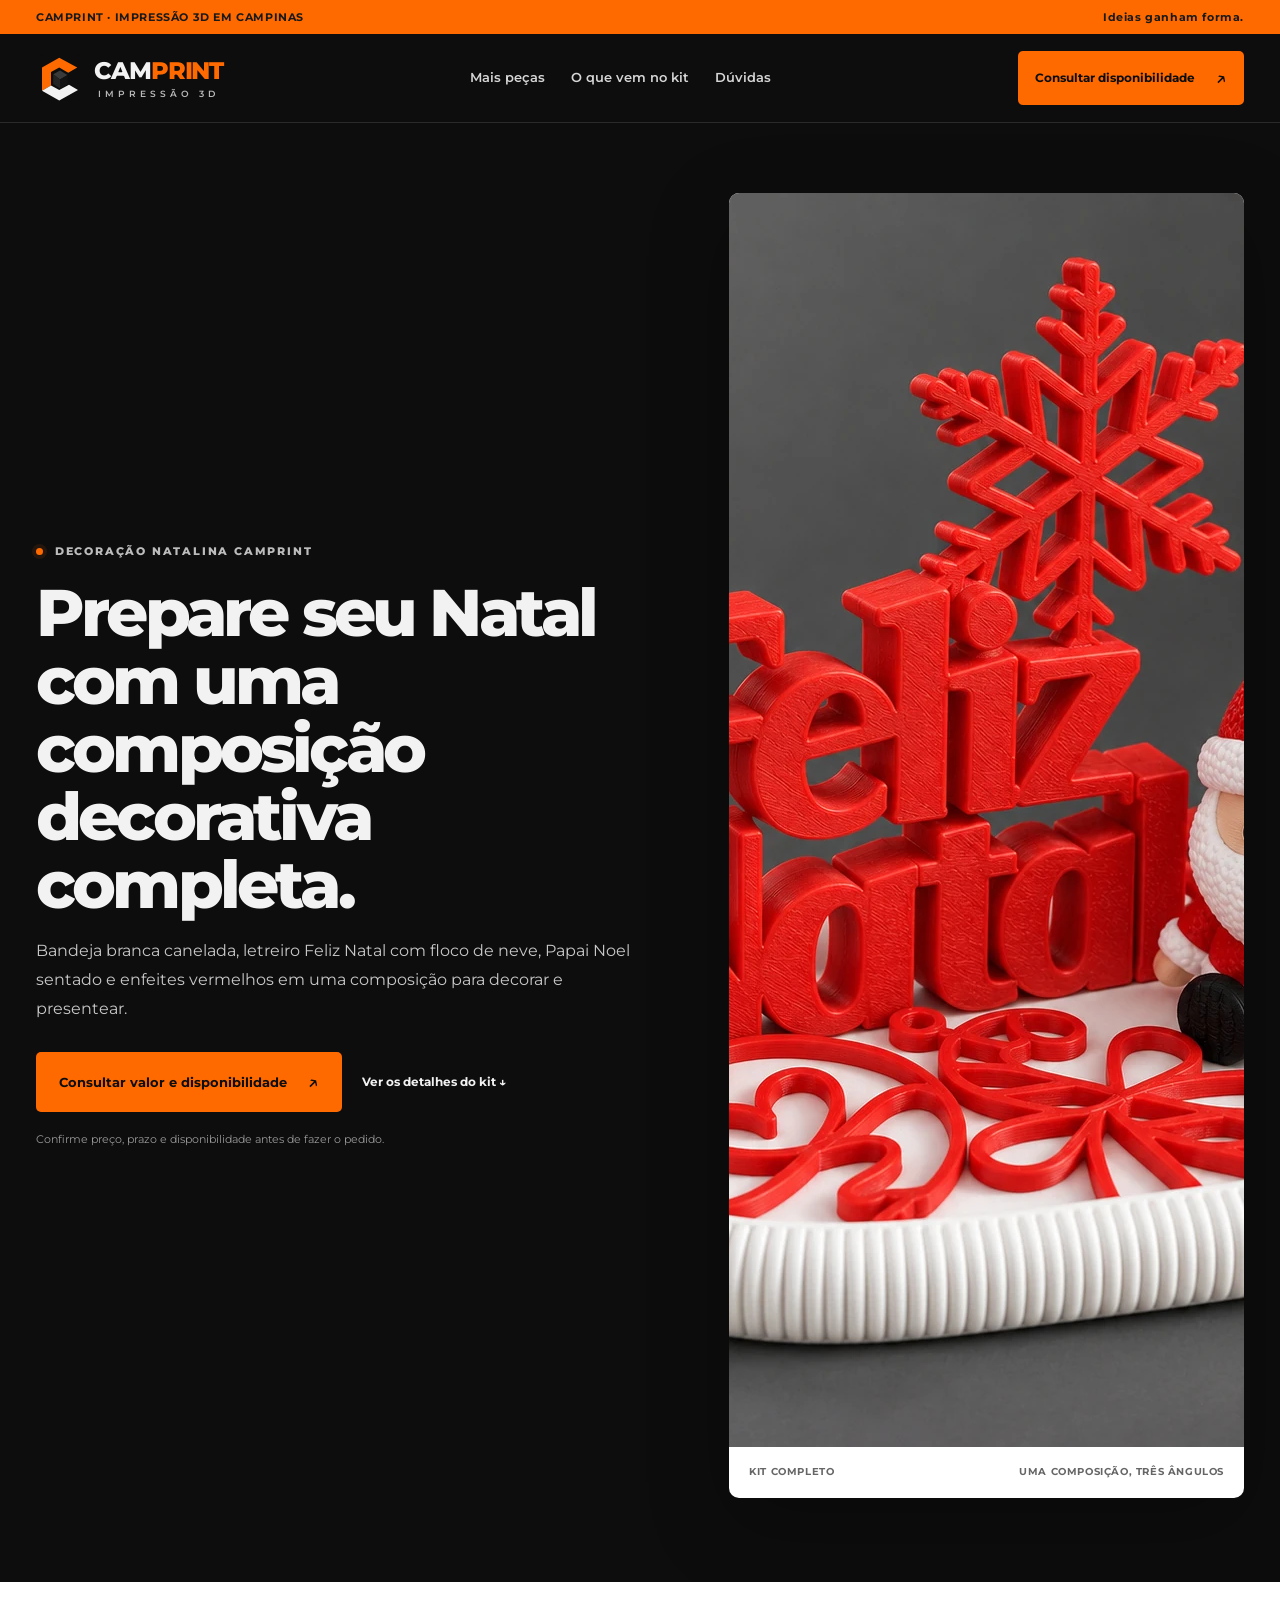
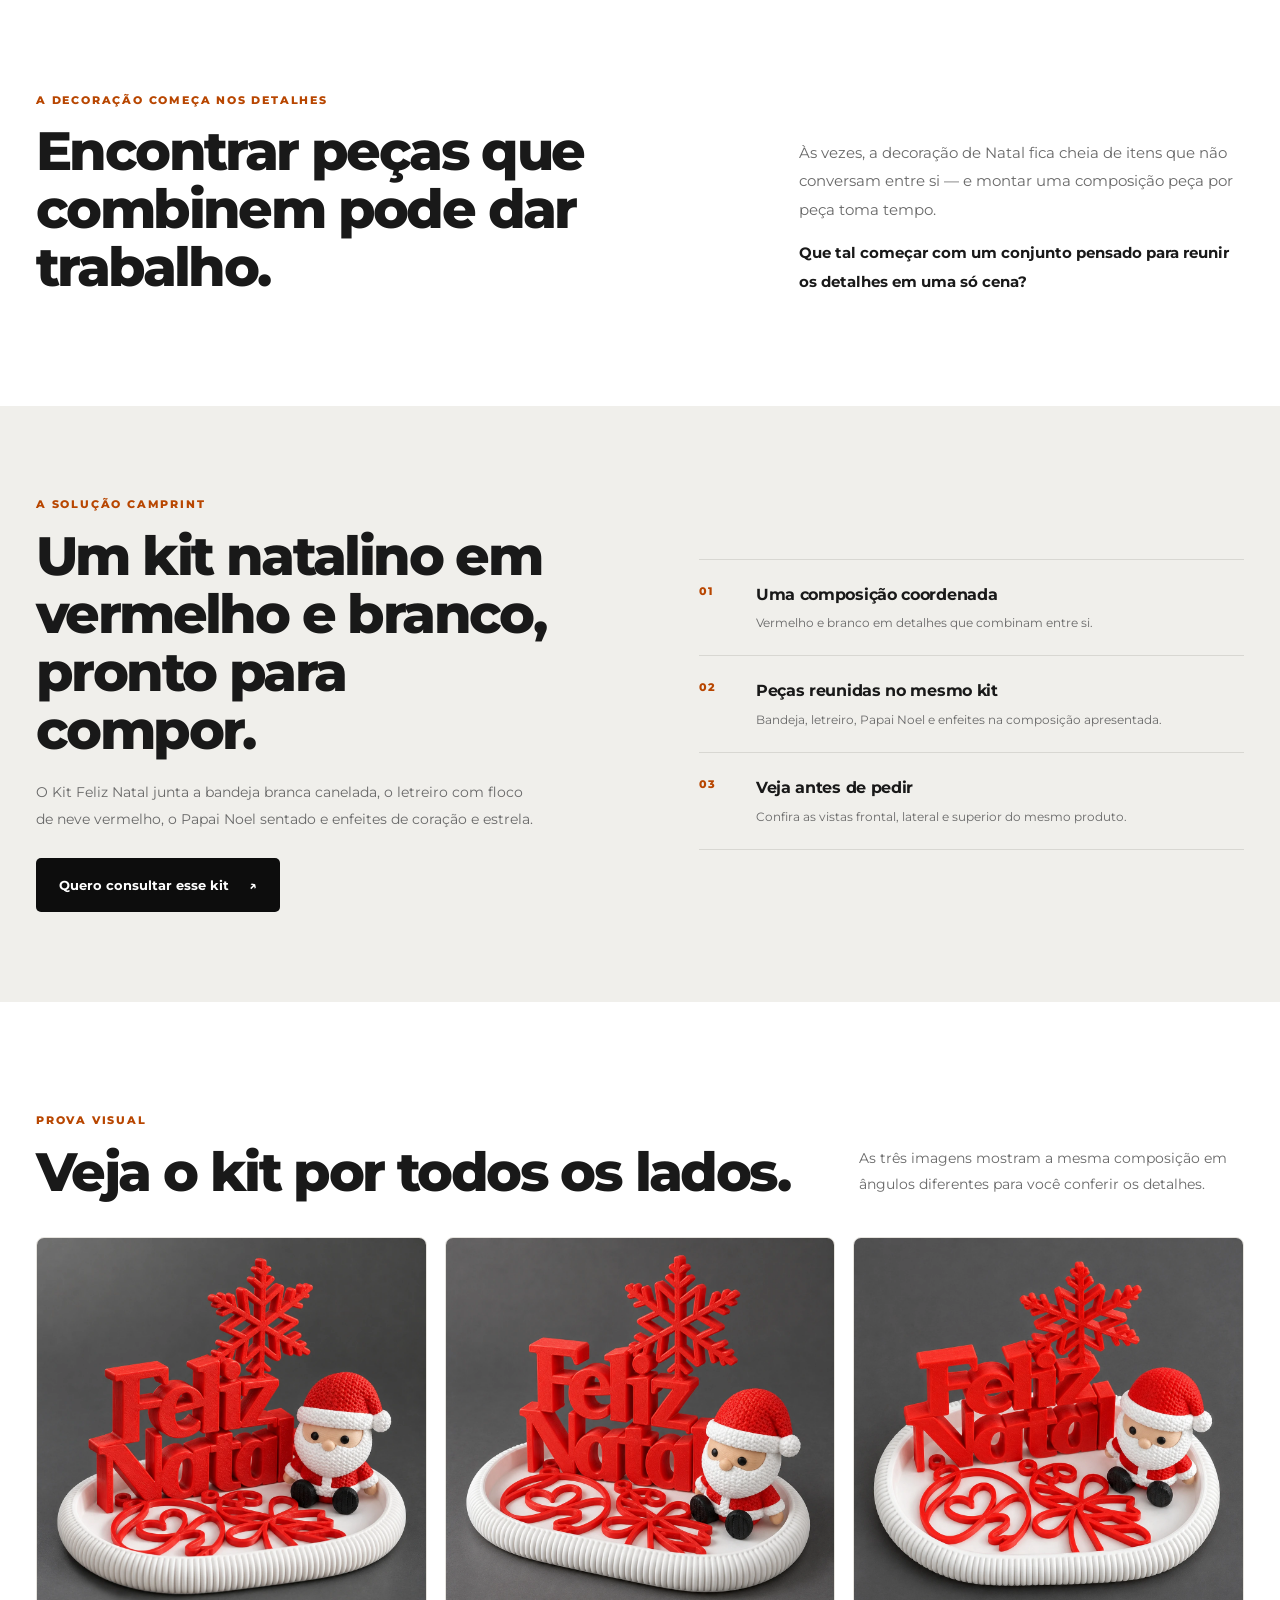
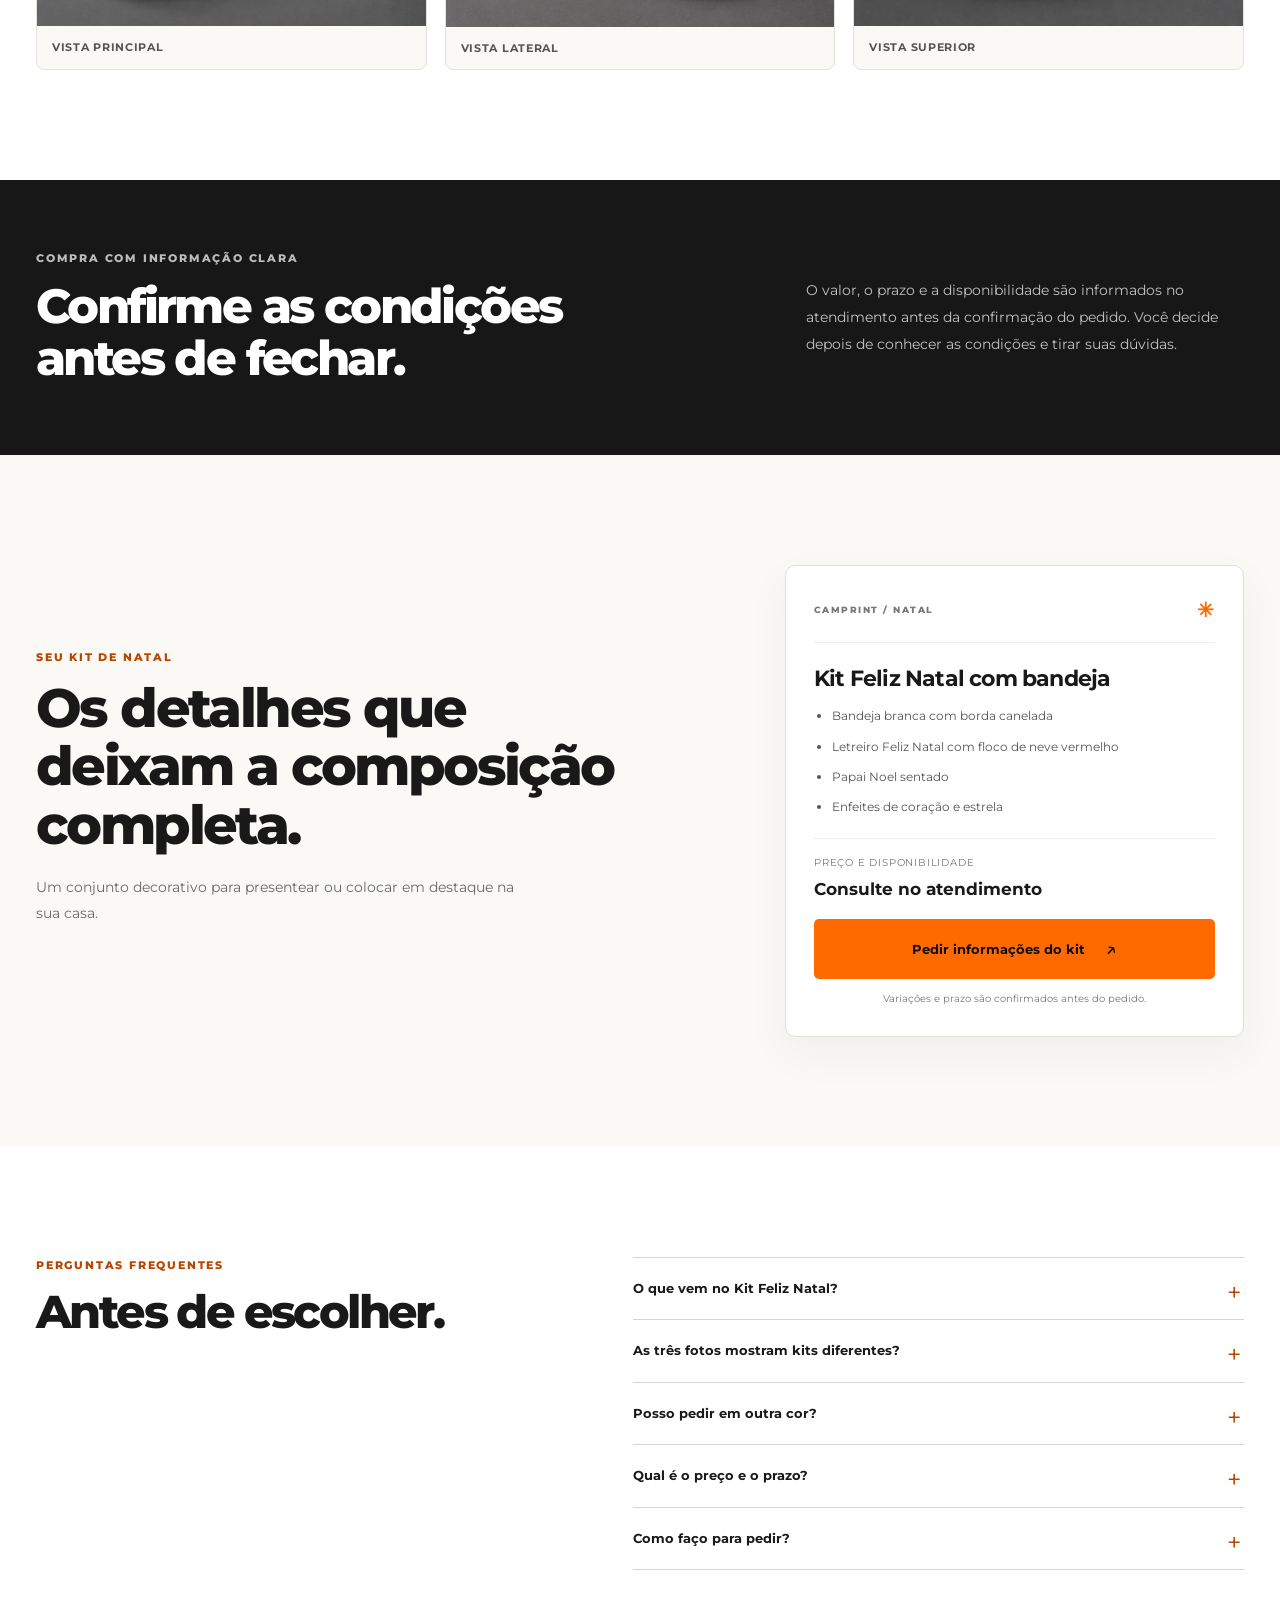
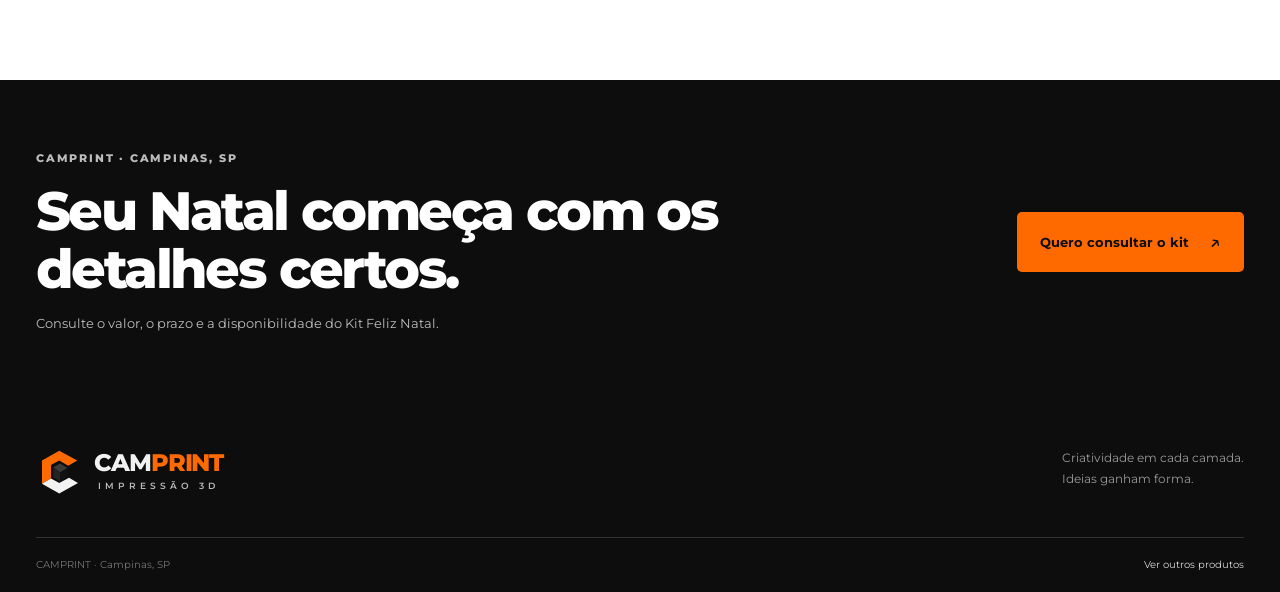
==== public/kit-feliz-natal.html @ c4108ad5 "Add CAMPRINT Christmas sales page" ====
<!doctype html>
<html lang="pt-BR">
<head>
  <meta charset="UTF-8">
  <meta name="viewport" content="width=device-width, initial-scale=1">
  <meta name="theme-color" content="#0D0D0D">
  <title>Kit Feliz Natal com bandeja | CAMPRINT</title>
  <meta name="description" content="Conheça o Kit Feliz Natal da CAMPRINT: bandeja branca canelada, letreiro natalino, Papai Noel e enfeites. Consulte valor e disponibilidade.">
  <meta property="og:title" content="Kit Feliz Natal com bandeja | CAMPRINT">
  <meta property="og:description" content="Uma composição natalina em vermelho e branco para decorar e presentear. Consulte valor e disponibilidade com a CAMPRINT.">
  <meta property="og:image" content="https://printflex-prototipo-jp.gustavodiassn.chatgpt.site/assets/kit-feliz-natal-principal.webp">
  <meta property="og:type" content="product">
  <link rel="icon" type="image/svg+xml" href="camprint-mark.svg">
  <link rel="preload" as="image" href="assets/kit-feliz-natal-principal.webp" fetchpriority="high">
  <link rel="preconnect" href="https://fonts.googleapis.com">
  <link rel="preconnect" href="https://fonts.gstatic.com" crossorigin>
  <link href="https://fonts.googleapis.com/css2?family=Montserrat:wght@400;500;600;700;800&display=swap" rel="stylesheet">
  <link rel="stylesheet" href="style.css">
  <link rel="stylesheet" href="kit-feliz-natal.css">
</head>
<body class="sales-page">
  <a class="skip-link" href="#conteudo">Ir para o conteúdo</a>
  <div class="announcement"><span>CAMPRINT · IMPRESSÃO 3D EM CAMPINAS</span><span>Ideias ganham forma.</span></div>
  <header class="site-header">
    <div class="container sales-header-inner">
      <a class="brand" href="index.html" aria-label="CAMPRINT — voltar à loja"><img src="camprint-mark.svg" alt="" width="48" height="48"><span class="brand-type"><span class="brand-word">CAM<span>PRINT</span></span><small>IMPRESSÃO 3D</small></span></a>
      <nav class="sales-nav" aria-label="Navegação da página"><a href="index.html#modelos">Mais peças</a><a href="#o-kit">O que vem no kit</a><a href="#duvidas">Dúvidas</a></nav>
      <a class="button button-orange header-cta" href="index.html?produto=kit-feliz-natal#personalizar">Consultar disponibilidade <span aria-hidden="true">↗</span></a>
    </div>
  </header>

  <main id="conteudo">
    <section class="sales-hero">
      <div class="container sales-hero-grid">
        <div class="sales-copy">
          <div class="eyebrow light"><span class="signal-dot"></span> DECORAÇÃO NATALINA CAMPRINT</div>
          <h1>Prepare seu Natal com uma composição decorativa completa.</h1>
          <p class="sales-lead">Bandeja branca canelada, letreiro Feliz Natal com floco de neve, Papai Noel sentado e enfeites vermelhos em uma composição para decorar e presentear.</p>
          <div class="sales-actions">
            <a class="button button-orange" href="index.html?produto=kit-feliz-natal#personalizar">Consultar valor e disponibilidade <span aria-hidden="true">↗</span></a>
            <a class="sales-secondary" href="#galeria">Ver os detalhes do kit <span aria-hidden="true">↓</span></a>
          </div>
          <p class="sales-note">Confirme preço, prazo e disponibilidade antes de fazer o pedido.</p>
        </div>
        <figure class="sales-hero-card">
          <img src="assets/kit-feliz-natal-principal.webp" alt="Kit Feliz Natal com bandeja branca canelada, letreiro vermelho, Papai Noel e enfeites" width="1254" height="1254" fetchpriority="high">
          <figcaption><span>Kit completo</span><span>Uma composição, três ângulos</span></figcaption>
        </figure>
      </div>
    </section>

    <section class="sales-intro section-space" id="problema">
      <div class="container sales-intro-grid">
        <div><div class="eyebrow">A DECORAÇÃO COMEÇA NOS DETALHES</div><h2>Encontrar peças que combinem pode dar trabalho.</h2></div>
        <div class="sales-problem-copy"><p>Às vezes, a decoração de Natal fica cheia de itens que não conversam entre si — e montar uma composição peça por peça toma tempo.</p><p>Que tal começar com um conjunto pensado para reunir os detalhes em uma só cena?</p></div>
      </div>
    </section>

    <section class="sales-solution" id="o-kit">
      <div class="container sales-solution-grid">
        <div class="sales-solution-copy">
          <div class="eyebrow">A SOLUÇÃO CAMPRINT</div>
          <h2>Um kit natalino em vermelho e branco, pronto para compor.</h2>
          <p>O Kit Feliz Natal junta a bandeja branca canelada, o letreiro com floco de neve vermelho, o Papai Noel sentado e enfeites de coração e estrela.</p>
          <a class="button button-dark" href="index.html?produto=kit-feliz-natal#personalizar">Quero consultar esse kit <span aria-hidden="true">↗</span></a>
        </div>
        <div class="sales-benefits">
          <article><span>01</span><div><h3>Uma composição coordenada</h3><p>Vermelho e branco em detalhes que combinam entre si.</p></div></article>
          <article><span>02</span><div><h3>Peças reunidas no mesmo kit</h3><p>Bandeja, letreiro, Papai Noel e enfeites na composição apresentada.</p></div></article>
          <article><span>03</span><div><h3>Veja antes de pedir</h3><p>Confira as vistas frontal, lateral e superior do mesmo produto.</p></div></article>
        </div>
      </div>
    </section>

    <section class="sales-gallery section-space" id="galeria">
      <div class="container">
        <div class="section-heading"><div><div class="eyebrow">PROVA VISUAL</div><h2>Veja o kit por todos os lados.</h2></div><p>As três imagens mostram a mesma composição em ângulos diferentes para você conferir os detalhes.</p></div>
        <div class="sales-gallery-grid">
          <figure><img src="assets/kit-feliz-natal-principal.webp" alt="Vista principal do Kit Feliz Natal completo" loading="lazy"><figcaption>Vista principal</figcaption></figure>
          <figure><img src="assets/kit-feliz-natal-direita.webp" alt="Vista lateral direita do mesmo Kit Feliz Natal" loading="lazy"><figcaption>Vista lateral</figcaption></figure>
          <figure><img src="assets/kit-feliz-natal-superior.webp" alt="Vista superior do mesmo Kit Feliz Natal" loading="lazy"><figcaption>Vista superior</figcaption></figure>
        </div>
      </div>
    </section>

    <section class="sales-assurance" id="seguranca">
      <div class="container sales-assurance-inner">
        <div><div class="eyebrow light">COMPRA COM INFORMAÇÃO CLARA</div><h2>Confirme as condições antes de fechar.</h2></div>
        <p>O valor, o prazo e a disponibilidade são informados no atendimento antes da confirmação do pedido. Você decide depois de conhecer as condições e tirar suas dúvidas.</p>
      </div>
    </section>

    <section class="sales-offer section-space" id="oferta">
      <div class="container sales-offer-grid">
        <div><div class="eyebrow">SEU KIT DE NATAL</div><h2>Os detalhes que deixam a composição completa.</h2><p>Um conjunto decorativo para presentear ou colocar em destaque na sua casa.</p></div>
        <div class="offer-card">
          <div class="offer-card-top"><span>CAMPRINT / NATAL</span><span class="offer-dot" aria-hidden="true">✳</span></div>
          <h3>Kit Feliz Natal com bandeja</h3>
          <ul><li>Bandeja branca com borda canelada</li><li>Letreiro Feliz Natal com floco de neve vermelho</li><li>Papai Noel sentado</li><li>Enfeites de coração e estrela</li></ul>
          <div class="offer-price"><span>Preço e disponibilidade</span><strong>Consulte no atendimento</strong></div>
          <a class="button button-orange" href="index.html?produto=kit-feliz-natal#personalizar">Pedir informações do kit <span aria-hidden="true">↗</span></a>
          <small>Variações e prazo são confirmados antes do pedido.</small>
        </div>
      </div>
    </section>

    <section class="sales-faq section-space" id="duvidas">
      <div class="container faq-grid"><div><div class="eyebrow">PERGUNTAS FREQUENTES</div><h2>Antes de escolher.</h2></div><div class="faq-list">
        <details><summary>O que vem no Kit Feliz Natal?</summary><p>O conjunto apresentado reúne a bandeja branca canelada, o letreiro Feliz Natal com floco de neve vermelho, o Papai Noel sentado e enfeites de coração e estrela.</p></details>
        <details><summary>As três fotos mostram kits diferentes?</summary><p>Não. Elas mostram o mesmo Kit Feliz Natal em vistas frontal, lateral e superior.</p></details>
        <details><summary>Posso pedir em outra cor?</summary><p>Informe sua preferência no atendimento. As opções de cor e personalização são confirmadas para esse modelo antes do pedido.</p></details>
        <details><summary>Qual é o preço e o prazo?</summary><p>O valor, a disponibilidade e o prazo são informados no atendimento antes da confirmação da compra.</p></details>
        <details><summary>Como faço para pedir?</summary><p>Toque em “Pedir informações do kit”, confira o produto selecionado e prepare uma mensagem para enviar à CAMPRINT.</p></details>
      </div></div>
    </section>

    <section class="sales-final">
      <div class="container sales-final-inner"><div><div class="eyebrow light">CAMPRINT · CAMPINAS, SP</div><h2>Seu Natal começa com os detalhes certos.</h2><p>Consulte o valor, o prazo e a disponibilidade do Kit Feliz Natal.</p></div><a class="button button-orange" href="index.html?produto=kit-feliz-natal#personalizar">Quero consultar o kit <span aria-hidden="true">↗</span></a></div>
    </section>
  </main>
  <footer class="site-footer sales-footer"><div class="container"><div class="footer-top"><a class="brand" href="index.html" aria-label="CAMPRINT — voltar à loja"><img src="camprint-mark.svg" alt="" width="48" height="48"><span class="brand-type"><span class="brand-word">CAM<span>PRINT</span></span><small>IMPRESSÃO 3D</small></span></a><p>Criatividade em cada camada.<br>Ideias ganham forma.</p></div><div class="footer-bottom"><span>CAMPRINT · Campinas, SP</span><a href="index.html#modelos">Ver outros produtos</a></div></div></footer>
</body>
</html>
---- public/style.css ----
:root{--orange:#ff6a00;--orange-deep:#b84600;--black:#0d0d0d;--ink:#191919;--muted:#696969;--paper:#faf9f6;--line:#deded9;--white:#fff}*{box-sizing:border-box}html{scroll-behavior:smooth;scroll-padding-top:105px}body{margin:0;background:var(--paper);color:var(--ink);font:16px/1.65 Montserrat,Arial,sans-serif;-webkit-font-smoothing:antialiased}body.dialog-open{overflow:hidden}button,input,select,textarea{font:inherit}a,button,select,textarea{touch-action:manipulation}button{cursor:pointer}a{color:inherit}button,a{-webkit-tap-highlight-color:transparent}img,video{max-width:100%}button:focus-visible,a:focus-visible,select:focus-visible,textarea:focus-visible,summary:focus-visible{outline:3px solid var(--orange);outline-offset:5px}.container{width:min(calc(100% - 72px),1320px);margin-inline:auto}.section-space{padding-block:110px}.skip-link{position:fixed;top:-100px;left:20px;z-index:100;background:var(--orange);padding:14px;color:#000;font-weight:700}.skip-link:focus{top:10px}.announcement{display:flex;justify-content:space-between;gap:20px;padding:8px max(36px,calc((100% - 1320px)/2));background:var(--orange);font-size:11px;font-weight:700;letter-spacing:.6px}.site-header{position:sticky;top:0;z-index:30;background:var(--black);color:white;border-bottom:1px solid #ffffff1f}.header-inner{display:flex;align-items:center;justify-content:space-between;gap:28px;min-height:92px}.brand{display:inline-flex;align-items:center;gap:10px;text-decoration:none;flex-shrink:0}.brand img{display:block;width:48px;height:48px}.brand-type{display:block;line-height:1.1}.brand-word{font-size:24px;font-weight:800;letter-spacing:-1.1px;color:#f2f2f2}.brand-word>span{color:var(--orange)}.brand-type small{display:block;margin-top:5px;text-align:center;color:#b9b9b9;font-size:9px;font-weight:600;letter-spacing:4px}.site-header nav{display:flex;gap:28px}.site-header nav a{font-size:13px;font-weight:600;text-decoration:none;color:#d5d5d5;transition:color .2s}.site-header nav a:hover{color:var(--orange)}.button{display:inline-flex;align-items:center;justify-content:center;gap:20px;min-height:54px;padding:15px 22px;border:1px solid transparent;border-radius:5px;font-size:13px;line-height:1.4;font-weight:700;text-decoration:none;transition:background .2s,transform .2s}.button:hover{transform:translateY(-2px)}.button-orange{background:var(--orange);color:var(--black)}.button-orange:hover{background:#ff8533}.button-orange>span{font-size:20px;font-weight:500}.button-dark{background:var(--black);color:#fff}.button-outline{border-color:#aaa;background:white;color:var(--ink)}.header-cta{min-height:46px;padding:12px 16px;font-size:12px}.menu-toggle{display:none}.hero{overflow:hidden;background:var(--black);color:white}.hero-grid{display:grid;grid-template-columns:1fr 1fr;gap:6%;align-items:center;padding-block:48px 48px}.eyebrow{color:var(--orange-deep);font-size:11px;line-height:1.5;font-weight:800;letter-spacing:1.8px;text-transform:uppercase}.eyebrow.light{color:#bcbcbc}.signal-dot{display:inline-block;width:7px;height:7px;margin-right:7px;border-radius:50%;background:var(--orange);box-shadow:0 0 0 4px #ff6a0018}h1,h2,h3,p{margin-top:0}h1{margin-block:22px;font-size:clamp(44px,5vw,68px);line-height:1.025;font-weight:800;letter-spacing:-4px}h1 em,h2 em{color:var(--orange);font-style:normal}.hero-copy>p{max-width:490px;margin:0 0 30px;color:#bcbcbc;font-size:16px;line-height:1.8}.hero-actions{display:flex;gap:24px;align-items:center;flex-wrap:wrap}.hero-secondary{display:inline-flex;align-items:center;gap:10px;color:#fff;font-size:12px;font-weight:600;text-decoration:none}.play-icon{display:grid;place-items:center;width:32px;height:32px;border:1px solid #555;border-radius:50%;font-size:10px}.hero-secondary:hover .play-icon{border-color:var(--orange);color:var(--orange)}.hero-footnote{display:flex;align-items:center;gap:12px;margin-top:52px;color:#888;font-size:9px;letter-spacing:1.1px;font-weight:600}.footnote-line{width:34px;height:1px;background:var(--orange)}.hero-product{position:relative;overflow:hidden;background:white;color:var(--ink);border-radius:10px;box-shadow:0 20px 70px #0002}.hero-product-top{display:flex;align-items:center;justify-content:space-between;padding:15px 22px;border-bottom:1px solid #efefef;font-size:9px;font-weight:700;letter-spacing:1.7px;color:#666}.tiny-cube{font-size:24px;line-height:1;color:var(--orange-deep)}.hero-photo{display:block;width:100%;height:auto;aspect-ratio:1.35;object-fit:cover;object-position:center 53%;background:#fff}.hero-product-bottom{display:flex;align-items:center;justify-content:space-between;padding:20px 24px;background:#f2f2ef;border-top:1px solid #e7e7e4}.hero-product-bottom small{display:block;font-size:9px;font-weight:700;letter-spacing:1.3px;color:#777}.hero-product-bottom strong{display:block;margin-top:4px;font-size:25px;line-height:1.2;font-weight:800;letter-spacing:-1px}.round-arrow{display:grid;place-items:center;width:44px;height:44px;border:1px solid var(--ink);border-radius:50%;background:transparent;font-size:25px;font-weight:400;transition:background .2s}.round-arrow:hover{background:var(--orange);border-color:var(--orange)}.media-label{position:absolute;bottom:115px;left:22px;padding:5px 9px;border-radius:3px;background:#f3f3f3e8;color:#606060;font-size:9px;line-height:1.5;font-weight:600}.category-ribbon{display:flex;justify-content:center;align-items:center;gap:40px;padding:24px 30px;border-top:1px solid #ffffff24;white-space:nowrap;font-size:15px;font-weight:700;letter-spacing:2px;color:#b0b0b0}.category-ribbon b{font-size:24px;font-weight:500;color:var(--orange)}.section-heading{display:flex;justify-content:space-between;align-items:flex-end;gap:45px;margin-bottom:36px}h2{margin:14px 0 0;font-size:clamp(36px,4.2vw,58px);font-weight:800;line-height:1.08;letter-spacing:-2.6px}.section-heading>p{max-width:385px;margin:0 0 4px;color:var(--muted);font-size:14px;line-height:1.8}.catalog-toolbar{display:flex;justify-content:space-between;align-items:center;gap:20px;padding-bottom:24px;border-bottom:1px solid var(--line);margin-bottom:30px}.filter-row{display:flex;gap:8px;overflow-x:auto;scrollbar-width:thin;padding:3px}.filter-chip{flex-shrink:0;padding:10px 15px;border:1px solid #d5d5cf;border-radius:5px;background:transparent;color:#626262;font-size:12px;line-height:1.5;font-weight:600;transition:background .2s,color .2s}.filter-chip:hover{border-color:var(--ink)}.filter-chip.is-active{background:var(--black);color:white;border-color:var(--black)}.product-count{flex-shrink:0;color:#777;font-size:10px;font-weight:600;letter-spacing:1.4px}.product-grid{display:grid;grid-template-columns:repeat(4,minmax(0,1fr));gap:22px}.product-card{min-width:0}.product-visual{position:relative;display:block;width:100%;padding:0;overflow:hidden;aspect-ratio:1;border:1px solid #e5e5e1;border-radius:7px;background:white}.product-visual img{display:block;width:100%;height:100%;object-fit:contain;transition:transform .45s}.product-visual:hover img{transform:scale(1.055)}.product-visual.portrait-photo img{object-fit:cover;object-position:50% 48%}.product-index{position:absolute;top:13px;left:14px;font-size:10px;font-weight:600;color:#6b6b6b}.product-badge{position:absolute;bottom:12px;left:12px;max-width:calc(100% - 24px);padding:6px 8px;border:1px solid #e3e3e3;border-radius:3px;background:#fffffff2;color:#444;font-size:9px;line-height:1.4;font-weight:600;text-align:left}.reference-badge{color:#666}.image-expand{position:absolute;top:10px;right:10px;display:grid;place-items:center;width:31px;height:31px;border:1px solid #ddd;border-radius:50%;background:white;font-size:20px;color:#333;transition:background .2s}.product-visual:hover .image-expand{background:var(--orange);border-color:var(--orange)}.product-info{padding:20px 1px 0}.product-category{color:var(--orange-deep);font-size:9px;font-weight:700;letter-spacing:1.4px;text-transform:uppercase}.product-info h3{margin:8px 0 9px;font-size:18px;font-weight:800;line-height:1.3;letter-spacing:-.6px}.product-info>p{min-height:72px;margin:0;color:#747474;font-size:13px;line-height:1.7}.product-link{display:flex;justify-content:space-between;align-items:center;gap:10px;width:100%;margin-top:17px;padding:13px 0;border:0;border-top:1px solid var(--line);background:none;text-align:left;color:#333;font-size:11px;font-weight:700}.product-link span{color:var(--orange-deep);font-size:21px;transition:transform .2s}.product-link:hover span{transform:translate(3px,-3px)}.catalog-custom{display:flex;align-items:center;gap:20px;margin-top:44px;padding:23px;border:1px solid var(--line);border-radius:7px;text-decoration:none;transition:border-color .2s,background .2s}.catalog-custom:hover{border-color:var(--orange);background:#fff}.custom-plus{display:grid;place-items:center;flex-shrink:0;width:40px;height:40px;border-radius:50%;background:var(--orange);font-size:27px;font-weight:400}.catalog-custom strong,.catalog-custom div>span{display:block}.catalog-custom strong{font-size:15px;font-weight:700;letter-spacing:-.3px}.catalog-custom div>span{margin-top:2px;color:var(--muted);font-size:12px}.catalog-custom-arrow{margin-left:auto;font-size:27px}.motion-section{background:#141414;color:white}.motion-grid{display:grid;grid-template-columns:.9fr 1.1fr;gap:13%;align-items:center}.motion-media{position:relative;width:min(100%,360px);margin-inline:auto;border:1px solid #333;border-radius:9px;overflow:hidden;background:#000;box-shadow:22px 22px 0 -1px #ff6a00}.motion-media video{display:block;width:100%;height:auto;max-height:620px}.video-label{position:absolute;top:14px;left:14px;right:14px;padding:8px 10px;border-radius:4px;background:#0d0d0dd9;color:#fff;font-size:8px;font-weight:600;letter-spacing:.7px;pointer-events:none}.video-label .signal-dot{width:5px;height:5px;margin-right:4px}.motion-copy h2{margin-top:18px;color:#f5f5f5;font-size:clamp(38px,4.1vw,58px)}.motion-copy>p{max-width:480px;margin:22px 0 26px;color:#aaa;font-size:14px;line-height:1.9}.detail-points{margin:0 0 32px}.detail-points>div{display:flex;align-items:flex-start;gap:17px;padding:14px 0;border-bottom:1px solid #333}.detail-points>div>span{padding-top:2px;color:var(--orange);font-size:11px;font-weight:700}.detail-points p{margin:0}.detail-points strong,.detail-points small{display:block}.detail-points strong{font-size:13px;font-weight:600;color:#f1f1f1}.detail-points small{margin-top:2px;color:#909090;font-size:11px}.editorial-section{background:#f0eee8}.editorial-grid{display:grid;grid-template-columns:1.15fr .85fr;gap:8%;align-items:center}.editorial-photo{position:relative;overflow:hidden;aspect-ratio:1.05;border-radius:8px;background:#e5d9c8}.editorial-photo img{width:100%;height:100%;display:block;object-fit:cover}.editorial-photo .media-label{left:18px;bottom:18px;background:#fffdf6e6}.editorial-copy h2{font-size:clamp(38px,4.3vw,62px)}.editorial-copy>p{margin:24px 0 0;color:#595959;font-size:15px;line-height:1.85}.editorial-copy .editorial-note{font-size:12px;color:#777}.text-link{display:inline-flex;align-items:center;justify-content:space-between;gap:35px;padding:15px 0;border:0;border-bottom:1px solid #aaa;background:transparent;color:#252525;font-size:12px;font-weight:700;text-decoration:none;margin-top:23px}.text-link span{font-size:23px;color:var(--orange-deep)}.custom-grid{display:grid;grid-template-columns:1fr 1fr;gap:12%;align-items:center}.custom-copy h2{font-size:clamp(42px,5vw,72px)}.custom-copy>p{max-width:455px;margin-top:24px;color:#6b6b6b;font-size:14px;line-height:1.9}.custom-tags{display:flex;flex-wrap:wrap;gap:8px;margin-top:24px}.custom-tags span{padding:7px 12px;border:1px solid #d5d5d0;border-radius:30px;font-size:10px;color:#666}.request-card{background:#fff;border:1px solid var(--line);border-radius:9px;padding:30px}.request-top{display:flex;justify-content:space-between;align-items:center;color:#757575;font-size:9px;font-weight:700;letter-spacing:1.8px}.request-card h3{margin:15px 0 26px;font-size:25px;font-weight:800;line-height:1.3;letter-spacing:-1px}.request-card label{display:block;margin:18px 0 7px;font-size:11px;font-weight:700}.request-card label span{font-size:10px;font-weight:500;color:#888}.request-card select,.request-card textarea{display:block;width:100%;min-height:48px;padding:11px 12px;border:1px solid #d1d1cc;border-radius:4px;background:#fff;color:#292929;font-size:12px;line-height:1.6}.request-card textarea{resize:vertical;min-height:98px}.request-submit{width:100%;margin-top:21px}.form-note{display:block;margin-top:14px;color:#777;font-size:10px;line-height:1.75}.request-result{margin-top:18px;padding:14px;border-left:3px solid var(--orange);background:#fff6ef}.request-result[hidden]{display:none}.request-result>p{margin:0;font-size:11px;color:#444;white-space:pre-wrap;line-height:1.75}.result-actions{display:flex;gap:8px;flex-wrap:wrap;margin-top:15px}.result-actions .button{min-height:43px;padding:10px 13px;font-size:11px}.request-result .request-status{margin-top:12px;color:var(--orange-deep);font-size:10px;font-weight:600}.process-section{border-block:1px solid var(--line);background:#fff}.steps{display:grid;grid-template-columns:repeat(3,1fr);gap:40px;margin-top:44px}.step{padding-top:20px;border-top:1px solid #ccc}.step-no{color:var(--orange-deep);font-size:13px;font-weight:700;letter-spacing:2px}.step h3{margin:27px 0 12px;font-size:21px;font-weight:800;letter-spacing:-.6px}.step p{max-width:350px;margin:0;color:#757575;font-size:13px;line-height:1.9}.faq-grid{display:grid;grid-template-columns:.9fr 1.1fr;gap:8%}.faq-grid h2{font-size:clamp(34px,3.6vw,49px)}.faq-list details{border-bottom:1px solid #d6d6d0}.faq-list details:first-child{border-top:1px solid #d6d6d0}.faq-list summary{position:relative;list-style:none;padding:20px 30px 20px 0;font-size:13px;font-weight:700;cursor:pointer}.faq-list summary::-webkit-details-marker{display:none}.faq-list summary::after{content:'+';position:absolute;right:3px;top:14px;font-size:25px;font-weight:400;color:var(--orange-deep)}.faq-list details[open] summary::after{content:'−'}.faq-list p{margin:0;padding:0 28px 22px 0;color:#727272;font-size:12px;line-height:1.85}.closing-cta{padding-block:68px;background:var(--black);color:#fff;border-bottom:1px solid #333}.closing-inner{display:flex;align-items:center;justify-content:space-between;gap:40px}.closing-inner h2{font-size:clamp(33px,3.8vw,51px)}.site-footer{padding:42px 0 0;background:var(--black);color:white}.footer-top{display:flex;align-items:flex-start;justify-content:space-between;gap:35px;padding-bottom:42px}.footer-top>p{margin:0;color:#999;font-size:12px;line-height:1.8}.footer-links{display:flex;gap:25px}.footer-links a{font-size:11px;color:#a0a0a0;text-decoration:none}.footer-links a:hover{color:var(--orange)}.footer-bottom{display:flex;align-items:center;justify-content:space-between;gap:20px;padding:19px 0;border-top:1px solid #333;color:#777;font-size:10px}.footer-bottom a{text-decoration:none}.mobile-bar{display:none}.product-dialog{position:fixed;width:min(1120px,calc(100% - 40px));max-height:90dvh;padding:0;border:0;border-radius:10px;background:#fff;color:var(--ink);box-shadow:0 25px 100px #0005;overflow:auto}.product-dialog::backdrop{background:#000b;backdrop-filter:blur(4px)}.dialog-close{position:sticky;float:right;top:12px;right:12px;z-index:3;display:grid;place-items:center;width:38px;height:38px;margin:12px 12px -50px 0;padding:0;border:1px solid #ddd;border-radius:50%;background:#fff;color:#151515;font-size:15px}.dialog-close:hover{background:var(--orange)}#detailBody{display:grid;grid-template-columns:1fr 1fr;min-height:550px}.detail-gallery{padding:34px 24px;background:#f3f3f0;display:flex;flex-direction:column;justify-content:center}.detail-stage{display:grid;place-items:center;aspect-ratio:1;background:#fff;overflow:hidden;border-radius:5px}.detail-stage>img{width:100%;height:100%;object-fit:contain}.detail-stage>video{width:100%;max-height:510px;object-fit:contain}.detail-stage.detail-video{background:#151515}.media-thumbs{display:flex;justify-content:center;gap:10px;margin-top:16px}.media-thumb{position:relative;width:53px;height:53px;border:1px solid #ccc;border-radius:4px;padding:3px;background:white}.media-thumb[aria-pressed=true]{border:2px solid var(--orange)}.media-thumb img{width:100%;height:100%;object-fit:cover}.media-thumb span{position:absolute;inset:0;display:grid;place-items:center;background:#0003;color:#fff;font-size:13px}.detail-copy{display:flex;flex-direction:column;justify-content:center;padding:54px 35px 36px}.detail-copy h2{margin:13px 0 17px;font-size:35px;letter-spacing:-1.4px}.detail-source{align-self:flex-start;padding:5px 8px;border:1px solid #ddd;border-radius:3px;color:#666;font-size:9px;line-height:1.5}.detail-copy>p{margin:24px 0 15px;color:#666;font-size:13px;line-height:1.85}.detail-copy ul{padding-left:18px;margin:0 0 25px;color:#555;font-size:12px;line-height:1.8}.detail-copy li{padding:4px 0}.detail-copy li::marker{color:var(--orange-deep)}.detail-request{gap:10px;text-align:left;font-size:11px}.detail-copy>small{margin-top:12px;color:#888;font-size:10px;line-height:1.7}.sr-only{position:absolute;width:1px;height:1px;padding:0;margin:-1px;overflow:hidden;clip:rect(0,0,0,0);white-space:nowrap;border:0}::selection{background:#ff6a0060;color:var(--ink)}
@media(min-width:1600px){h1{font-size:76px}}
@media(max-width:1120px){.container{width:calc(100% - 56px)}.announcement{padding-inline:28px}.site-header nav{gap:17px}.site-header nav a{font-size:11px}.brand-word{font-size:21px}.brand img{width:42px;height:42px}.hero-grid{gap:5%}h1{letter-spacing:-2.7px}.hero-actions{gap:18px}.hero-actions .button{font-size:11px;padding-inline:16px}.hero-secondary{font-size:10px}.category-ribbon{gap:25px;font-size:12px}.product-grid{gap:15px}.product-info h3{font-size:16px}.product-info>p{font-size:11px;min-height:75px}.motion-grid{gap:9%}.motion-media{max-width:315px}.custom-grid{gap:7%}.footer-links{gap:15px}.footer-links a{font-size:10px}}
@media(max-width:850px){.site-header nav{display:none}.header-inner{min-height:78px}.hero-grid{padding-block:45px;grid-template-columns:1fr 1fr;gap:5%}h1{font-size:46px;letter-spacing:-2.5px}.hero-copy>p{font-size:13px}.hero-secondary{display:none}.hero-footnote{margin-top:30px;font-size:7px}.hero-product-top{padding:12px 15px;font-size:8px}.hero-product-bottom{padding:14px 16px}.hero-product-bottom strong{font-size:20px}.hero-product-bottom small{font-size:8px}.media-label{bottom:97px;left:13px;font-size:8px}.section-space{padding-block:80px}.section-heading>p{font-size:12px;max-width:310px}.product-grid{grid-template-columns:repeat(2,minmax(0,1fr));gap:35px 22px}.product-info>p{min-height:43px;font-size:12px}.product-info h3{font-size:19px}.product-badge{font-size:9px}.motion-grid{gap:8%;grid-template-columns:.85fr 1.15fr}.motion-media{box-shadow:14px 14px 0 -1px var(--orange)}.motion-copy h2{font-size:39px}.motion-copy>p{font-size:12px}.detail-points small{font-size:10px}.detail-points strong{font-size:12px}.motion-copy>.button{font-size:10px;gap:12px}.editorial-grid{gap:6%}.editorial-copy h2{font-size:41px}.editorial-copy>p{font-size:12px}.editorial-copy .editorial-note{font-size:10px}.custom-copy h2{font-size:50px}.custom-copy>p{font-size:12px}.request-card{padding:23px}.request-card h3{font-size:21px}.steps{gap:25px}.step h3{font-size:18px}.step p{font-size:12px}.faq-grid{gap:6%}.faq-list summary{font-size:11px}.faq-list p{font-size:11px}.footer-top{flex-wrap:wrap}.footer-links{width:100%;gap:30px}.footer-links a{font-size:11px}.product-count{display:none}#detailBody{grid-template-columns:1fr 1fr;min-height:auto}.detail-copy{padding:54px 24px 30px}.detail-copy h2{font-size:29px}.detail-copy>p{font-size:11px}.detail-copy ul{font-size:10px}.detail-gallery{padding:25px 15px}}
@media(max-width:600px){html{scroll-padding-top:90px}.container{width:calc(100% - 36px)}.section-space{padding-block:62px}.announcement{padding:7px 18px;font-size:8px;letter-spacing:.4px}.announcement span:last-child{display:none}.header-inner{min-height:73px;gap:12px;position:relative}.brand-word{font-size:21px}.brand img{width:40px;height:40px}.brand-type small{font-size:7px;letter-spacing:3.5px}.header-cta{display:none}.menu-toggle{display:flex;gap:9px;align-items:center;padding:9px 10px;border:1px solid #555;border-radius:4px;background:transparent;color:#eee;font-size:11px}.menu-toggle span{font-size:15px}.site-header nav{position:absolute;right:-18px;left:-18px;top:73px;display:none;flex-direction:column;gap:0;padding:10px 18px 18px;background:var(--black);border-bottom:1px solid #444;box-shadow:0 15px 30px #0002}.site-header nav.is-open{display:flex}.site-header nav a{padding:13px 0;font-size:13px;border-top:1px solid #333}.hero-grid{grid-template-columns:1fr;gap:34px;padding-block:40px 36px}.eyebrow{font-size:9px;letter-spacing:1.5px}h1{font-size:51px;letter-spacing:-2.9px;line-height:1.045;margin:19px 0}.hero-copy>p{max-width:440px;margin-bottom:23px;font-size:14px;line-height:1.8}.hero-actions .button{font-size:12px;padding-inline:18px}.hero-secondary{display:inline-flex;font-size:10px}.hero-actions{gap:18px}.hero-footnote{display:none}.hero-product{max-width:500px;width:100%;margin-inline:auto}.hero-photo{aspect-ratio:1.45;object-position:center 52%}.hero-product-top{padding:10px 16px}.hero-product-bottom{padding:14px 18px}.hero-product-bottom strong{font-size:22px}.hero-product-bottom small{font-size:8px}.hero-product .media-label{left:15px;bottom:93px;font-size:7px;padding:3px 6px}.round-arrow{width:38px;height:38px;font-size:23px}.category-ribbon{justify-content:flex-start;gap:20px;padding:17px 18px;overflow:auto;font-size:10px;letter-spacing:1.1px;scrollbar-width:none}.category-ribbon b{font-size:20px}.section-heading{display:block;margin-bottom:24px}h2{font-size:38px;letter-spacing:-1.9px}.section-heading>p{max-width:100%;margin-top:18px;font-size:13px;line-height:1.8}.catalog-toolbar{margin-bottom:24px;padding-bottom:17px;gap:0}.filter-row{width:calc(100% + 18px);margin-right:-18px;padding-bottom:4px;gap:7px}.filter-chip{font-size:11px;padding:8px 12px;min-height:40px}.product-grid{gap:28px 12px}.product-visual{aspect-ratio:.9}.product-index{left:9px;top:9px;font-size:8px}.product-badge{left:7px;bottom:7px;max-width:calc(100% - 14px);font-size:9px;padding:5px;line-height:1.35}.image-expand{top:7px;right:7px;width:25px;height:25px;font-size:17px}.product-info{padding-top:15px}.product-category{font-size:7px;letter-spacing:1px}.product-info h3{font-size:16px;letter-spacing:-.6px;margin-block:7px}.product-info>p{min-height:64px;font-size:11px;line-height:1.7}.product-link{font-size:10px;margin-top:12px;padding:10px 0}.product-link span{font-size:19px}.catalog-custom{gap:13px;margin-top:32px;padding:17px 14px}.custom-plus{width:32px;height:32px;font-size:23px}.catalog-custom strong{font-size:12px;line-height:1.5}.catalog-custom div>span{font-size:10px;line-height:1.6;margin-top:5px}.catalog-custom-arrow{font-size:23px}.motion-grid{grid-template-columns:1fr;gap:42px}.motion-media{width:70%;max-width:300px;box-shadow:14px 14px 0 -1px var(--orange)}.motion-media video{max-height:490px}.video-label{font-size:6px;padding:7px;left:10px;right:10px;top:10px}.motion-copy h2{font-size:42px}.motion-copy>p{font-size:13px}.detail-points strong{font-size:13px}.detail-points small{font-size:11px}.motion-copy>.button{font-size:11px}.editorial-grid{grid-template-columns:1fr;gap:32px}.editorial-photo{aspect-ratio:1.1}.editorial-photo .media-label{left:12px;bottom:12px;font-size:8px}.editorial-copy h2{font-size:42px}.editorial-copy>p{font-size:14px;margin-top:20px}.editorial-copy .editorial-note{font-size:11px}.text-link{font-size:12px}.custom-grid{grid-template-columns:1fr;gap:31px}.custom-copy h2{font-size:49px}.custom-copy>p{font-size:13px}.custom-tags{margin-top:18px}.request-card{padding:23px 20px}.request-card h3{font-size:24px;margin-bottom:22px}.request-card label{font-size:12px}.request-card select,.request-card textarea{font-size:13px}.request-submit{font-size:12px}.form-note{font-size:10px}.request-result>p{font-size:12px}.steps{grid-template-columns:1fr;gap:28px;margin-top:30px}.step{padding-top:15px}.step h3{margin:15px 0 10px;font-size:22px}.step p{max-width:100%;font-size:13px}.faq-grid{grid-template-columns:1fr;gap:28px}.faq-grid h2{font-size:36px}.faq-list summary{font-size:13px;padding-block:19px}.faq-list p{font-size:12px}.closing-cta{padding-block:43px}.closing-inner{align-items:flex-start;flex-direction:column;gap:26px}.closing-inner h2{font-size:38px}.closing-inner .button{font-size:12px}.footer-top{gap:28px;padding-bottom:30px}.footer-top>p{font-size:11px}.footer-links{gap:25px}.footer-links a{font-size:11px}.footer-bottom{font-size:9px}.site-footer{padding-bottom:82px}.mobile-bar{position:fixed;right:0;bottom:0;left:0;z-index:25;display:grid;grid-template-columns:1fr 1fr;gap:8px;padding:9px 12px calc(9px + env(safe-area-inset-bottom));border-top:1px solid #333;background:var(--black)}.mobile-bar>a{display:flex;justify-content:center;align-items:center;gap:15px;min-height:44px;padding:10px 7px;border:1px solid #555;border-radius:4px;color:#fff;text-decoration:none;font-size:11px;font-weight:600}.mobile-bar>a:last-child{background:var(--orange);border-color:var(--orange);color:var(--black)}.mobile-bar>a>span{font-size:18px}.product-dialog{width:calc(100% - 22px);max-height:92dvh;border-radius:8px}.dialog-close{top:9px;right:9px;margin:9px 9px -47px 0}#detailBody{grid-template-columns:1fr}.detail-gallery{padding:20px 15px 15px}.detail-stage{aspect-ratio:1.1;max-height:380px}.detail-stage>video{max-height:370px}.detail-copy{padding:25px 22px}.detail-copy h2{font-size:31px}.detail-copy>p{font-size:13px;margin-top:18px}.detail-copy ul{font-size:12px;margin-bottom:20px}.detail-source{font-size:9px}.detail-request{font-size:11px}.detail-copy>small{font-size:10px}.media-thumbs{margin-top:12px}.media-thumb{width:46px;height:46px}}
@media(max-width:370px){h1{font-size:43px}.hero-actions{gap:13px}.hero-secondary{font-size:9px}.hero-actions .button{padding:13px;font-size:11px}.brand-word{font-size:19px}.product-info h3{font-size:14px}.product-info>p{font-size:10px}.hero-product .media-label{bottom:95px}}
@media(prefers-reduced-motion:reduce){html{scroll-behavior:auto}*,*::before,*::after{animation:none!important;transition:none!important}}
@media(min-width:851px){.hero-copy{align-self:start;padding-top:28px}}

/* Galleries keep all photos of a kit together, including on narrow screens. */
.detail-gallery{min-width:0}.media-thumbs{justify-content:flex-start;overflow-x:auto;max-width:100%;padding:3px 3px 9px;scrollbar-width:thin}.media-thumb{flex:0 0 auto}.gallery-controls{display:flex;align-items:center;justify-content:space-between;gap:12px;margin-top:14px}.gallery-controls[hidden]{display:none}.gallery-controls button{width:40px;height:36px;border:1px solid #ccc;border-radius:4px;background:#fff;color:#222;font-size:20px}.gallery-controls button:hover{border-color:var(--orange);color:var(--orange-deep)}.gallery-controls span{font-size:11px;color:#666;font-weight:600}.gallery-caption{min-height:36px;margin:12px 0 0;font-size:11px;line-height:1.6;color:#666}.hero-product:has([data-detail="kit-feliz-natal"]) .hero-photo{object-fit:contain;aspect-ratio:1;background:#454545}
---- public/kit-feliz-natal.css ----
.sales-page{background:var(--paper)}
.sales-page .site-header .sales-nav{display:flex;align-items:center;gap:26px}
.sales-header-inner{display:flex;align-items:center;justify-content:space-between;gap:24px;min-height:88px}
.sales-nav{display:flex;align-items:center;gap:26px}
.sales-nav a{color:#ddd;text-decoration:none;font-size:12px;font-weight:600}
.sales-nav a:hover{color:var(--orange)}
.sales-hero{overflow:hidden;background:var(--black);color:#f2f2f2}
.sales-hero-grid{display:grid;grid-template-columns:1.02fr .88fr;align-items:center;gap:8%;padding-block:70px 84px}
.sales-copy h1{max-width:690px;margin:20px 0 18px;font-size:clamp(42px,5.2vw,66px);line-height:1.03;letter-spacing:-3.8px}
.sales-lead{max-width:600px;margin:0;color:#c8c8c8;font-size:16px;line-height:1.8}
.sales-actions{display:flex;align-items:center;flex-wrap:wrap;gap:20px;margin-top:28px}
.sales-secondary{color:#f2f2f2;font-size:12px;font-weight:700;text-decoration:none}
.sales-secondary:hover{color:var(--orange)}
.sales-note{margin:18px 0 0;color:#999;font-size:11px}
.sales-hero-card{margin:0;overflow:hidden;border-radius:10px;background:#fff;color:var(--ink);box-shadow:0 24px 80px #0004}
.sales-hero-card img{display:block;width:100%;aspect-ratio:1 / 1;object-fit:cover}
.sales-hero-card figcaption{display:flex;justify-content:space-between;gap:15px;padding:17px 20px;color:#666;font-size:10px;font-weight:700;letter-spacing:.6px;text-transform:uppercase}
.sales-intro{background:#fff}
.sales-intro-grid{display:grid;grid-template-columns:1fr .72fr;gap:12%;align-items:end}
.sales-intro h2,.sales-solution h2,.sales-offer h2,.sales-faq h2{max-width:650px}
.sales-problem-copy{color:var(--muted);font-size:15px;line-height:1.9}
.sales-problem-copy p:last-child{margin-bottom:0;color:var(--ink);font-weight:700}
.sales-solution{padding-block:90px;background:#f0efeb}
.sales-solution-grid{display:grid;grid-template-columns:.95fr 1fr;gap:12%;align-items:center}
.sales-solution-copy>p,.sales-offer-grid>div:first-child>p{max-width:500px;margin:20px 0 26px;color:var(--muted);font-size:14px;line-height:1.9}
.sales-benefits{border-top:1px solid #d8d7d2}
.sales-benefits article{display:grid;grid-template-columns:42px 1fr;gap:15px;padding:22px 0;border-bottom:1px solid #d8d7d2}
.sales-benefits article>span{color:var(--orange-deep);font-size:11px;font-weight:800;letter-spacing:1px}
.sales-benefits h3{margin:0 0 5px;font-size:16px;letter-spacing:-.3px}
.sales-benefits p{margin:0;color:var(--muted);font-size:12px;line-height:1.7}
.sales-gallery{background:#fff}
.sales-gallery-grid{display:grid;grid-template-columns:repeat(3,minmax(0,1fr));gap:18px}
.sales-gallery-grid figure{margin:0;overflow:hidden;border:1px solid #e5e3de;border-radius:8px;background:#faf9f6}
.sales-gallery-grid img{display:block;width:100%;aspect-ratio:1 / 1;object-fit:cover}
.sales-gallery-grid figcaption{padding:12px 15px;color:#555;font-size:11px;font-weight:700;letter-spacing:.7px;text-transform:uppercase}
.sales-assurance{padding-block:70px;background:#171717;color:white}
.sales-assurance-inner{display:grid;grid-template-columns:1fr .7fr;gap:12%;align-items:center}
.sales-assurance h2{max-width:600px;margin-top:15px;font-size:clamp(32px,4vw,48px)}
.sales-assurance-inner>p{margin:0;color:#c3c3c3;font-size:14px;line-height:1.9}
.sales-offer{background:var(--paper)}
.sales-offer-grid{display:grid;grid-template-columns:1fr .76fr;gap:12%;align-items:center}
.offer-card{padding:28px;border:1px solid #e3e0d9;border-radius:10px;background:#fff;box-shadow:0 16px 45px #1515150c}
.offer-card-top{display:flex;align-items:center;justify-content:space-between;padding-bottom:15px;border-bottom:1px solid #eee;color:#777;font-size:9px;font-weight:800;letter-spacing:1.5px}
.offer-dot{color:var(--orange);font-size:20px}
.offer-card h3{margin:22px 0 14px;font-size:22px;line-height:1.25;letter-spacing:-.8px}
.offer-card ul{display:grid;gap:10px;margin:0;padding:0 0 20px 18px;color:#555;font-size:12px;line-height:1.7}
.offer-price{display:grid;gap:4px;padding:16px 0;border-top:1px solid #eee}
.offer-price span{color:#777;font-size:10px;text-transform:uppercase;letter-spacing:.8px}
.offer-price strong{font-size:17px}
.offer-card .button{width:100%}
.offer-card>small{display:block;margin-top:12px;color:#777;font-size:10px;text-align:center}
.sales-faq{background:#fff}
.sales-final{padding-block:70px;background:var(--black);color:#fff}
.sales-final-inner{display:flex;align-items:center;justify-content:space-between;gap:30px}
.sales-final h2{max-width:720px;margin:15px 0;font-size:clamp(34px,4.3vw,54px)}
.sales-final p{margin:0;color:#bcbcbc;font-size:13px}
.sales-final .button{flex-shrink:0}
.sales-footer .footer-bottom a{color:#d8d8d8}
@media(max-width:900px){
  .sales-header-inner{min-height:78px}
  .sales-nav{gap:14px}
  .sales-nav a{font-size:10px}
  .sales-hero-grid{grid-template-columns:1fr 1fr;gap:5%;padding-block:54px 64px}
  .sales-copy h1{font-size:clamp(38px,6vw,54px);letter-spacing:-2.8px}
  .sales-intro-grid,.sales-solution-grid,.sales-assurance-inner,.sales-offer-grid{gap:7%}
  .sales-gallery{padding-block:78px}
}
@media(max-width:680px){
  .sales-header-inner{flex-wrap:wrap;padding-block:14px}
  .sales-page .site-header .sales-nav{order:3;width:100%;justify-content:space-between;gap:10px;padding:4px 0}
  .sales-page .site-header .sales-nav a{font-size:11px}
  .sales-header-inner>.header-cta{min-height:40px;padding:9px 11px;font-size:10px}
  .sales-hero-grid,.sales-intro-grid,.sales-solution-grid,.sales-assurance-inner,.sales-offer-grid{grid-template-columns:1fr;gap:34px}
  .sales-hero-grid{padding-block:46px 54px}
  .sales-copy h1{max-width:520px;font-size:clamp(38px,11vw,52px);letter-spacing:-2.5px}
  .sales-lead{font-size:14px}
  .sales-hero-card{max-width:520px}
  .sales-intro-grid,.sales-gallery{padding-block:66px}
  .sales-solution{padding-block:66px}
  .sales-gallery-grid{grid-template-columns:1fr 1fr;gap:10px}
  .sales-gallery-grid figure:first-child{grid-column:1 / -1}
  .sales-gallery-grid figure:first-child img{aspect-ratio:1.25 / 1}
  .sales-gallery-grid figcaption{padding:10px;font-size:9px}
  .sales-assurance{padding-block:56px}
  .sales-offer{padding-block:66px}
  .offer-card{padding:22px}
  .sales-final{padding-block:58px}
  .sales-final-inner{align-items:flex-start;flex-direction:column}
  .sales-final .button{width:100%}
}
@media(prefers-reduced-motion:reduce){.sales-page{scroll-behavior:auto}.sales-page *{transition:none!important}}
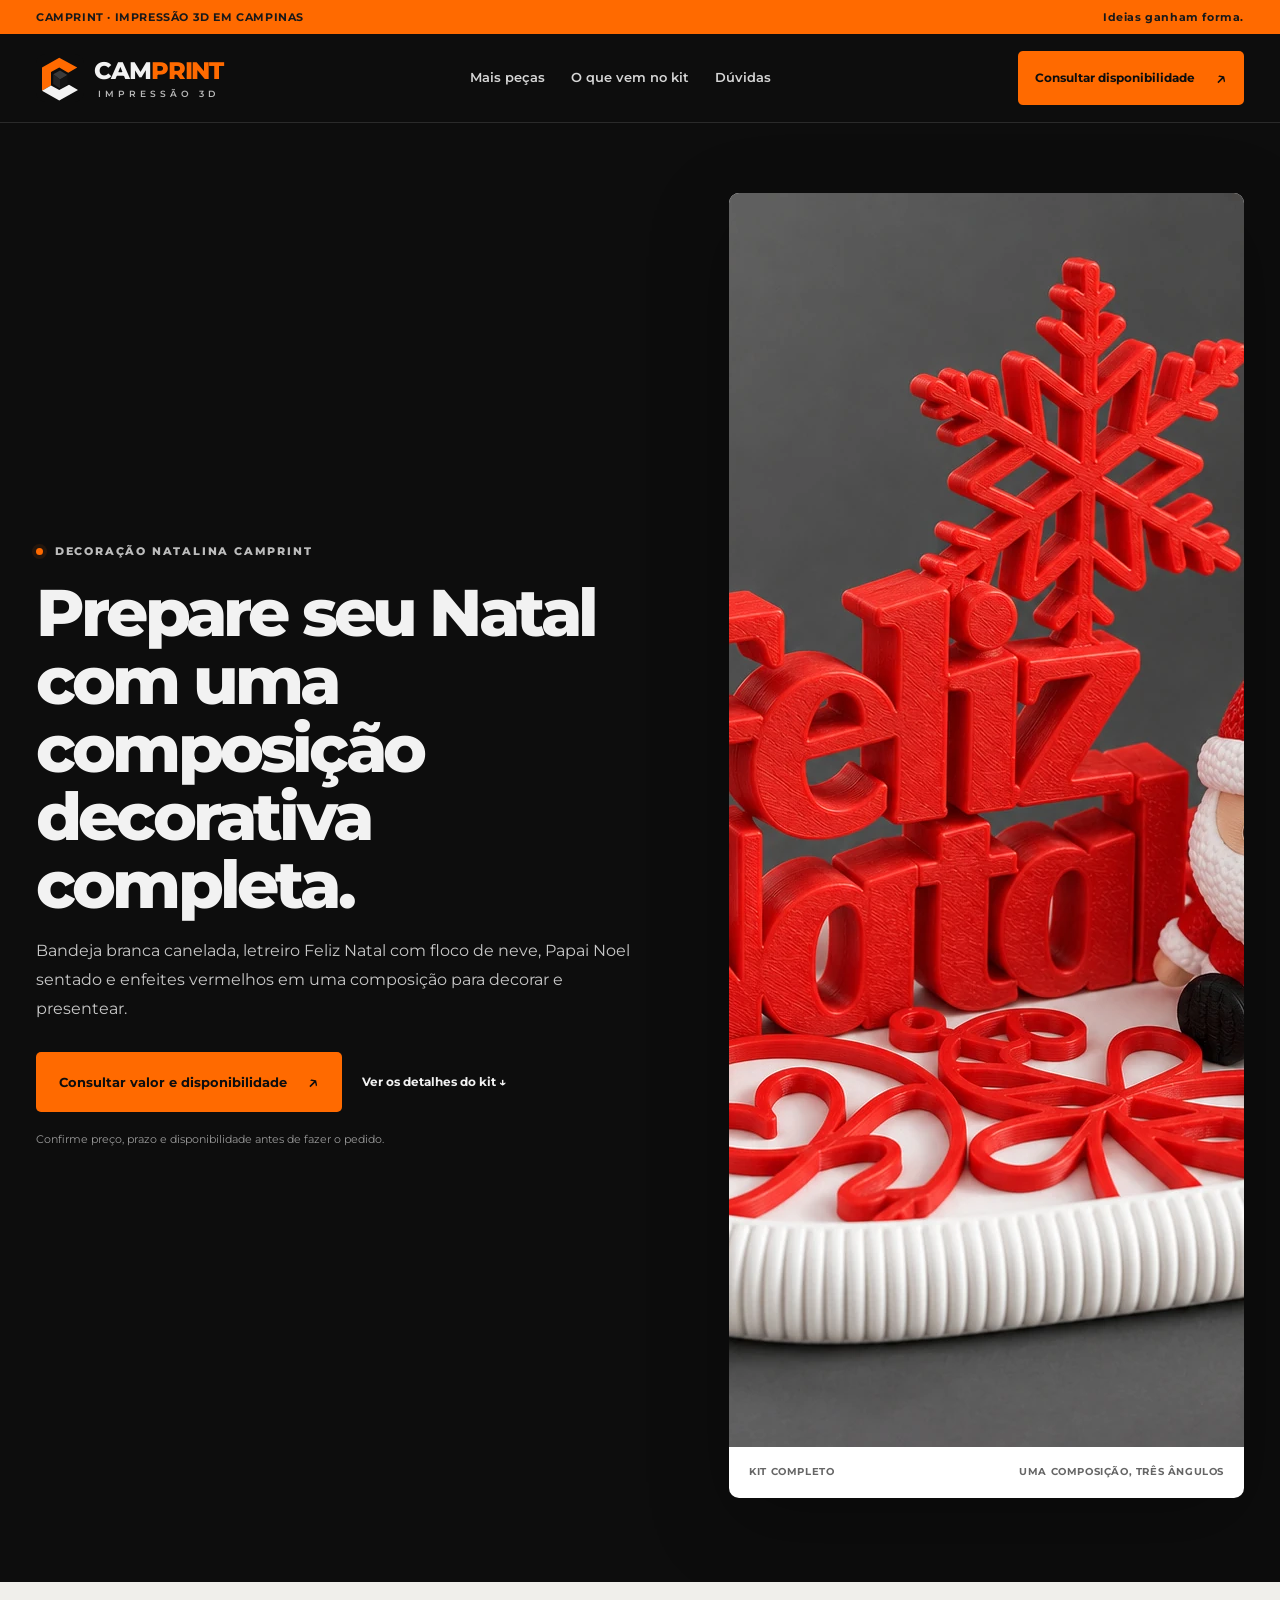
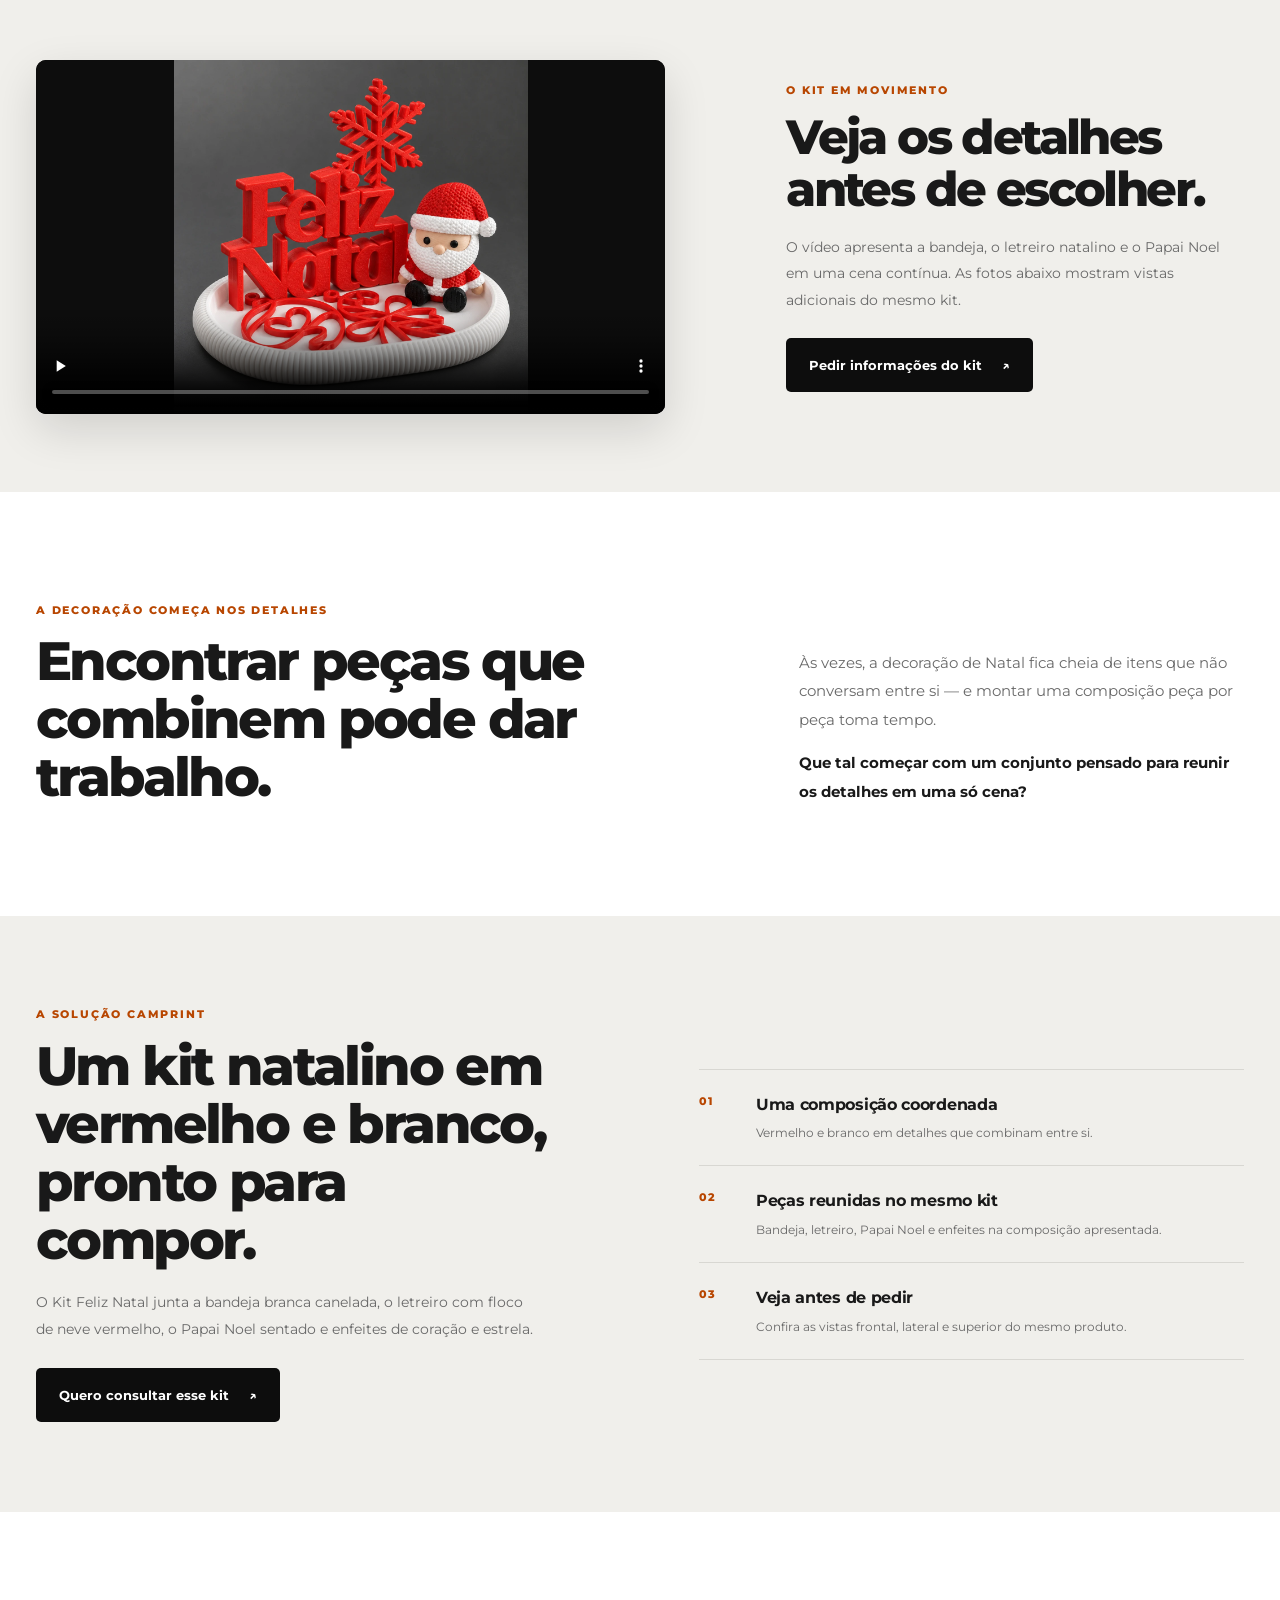
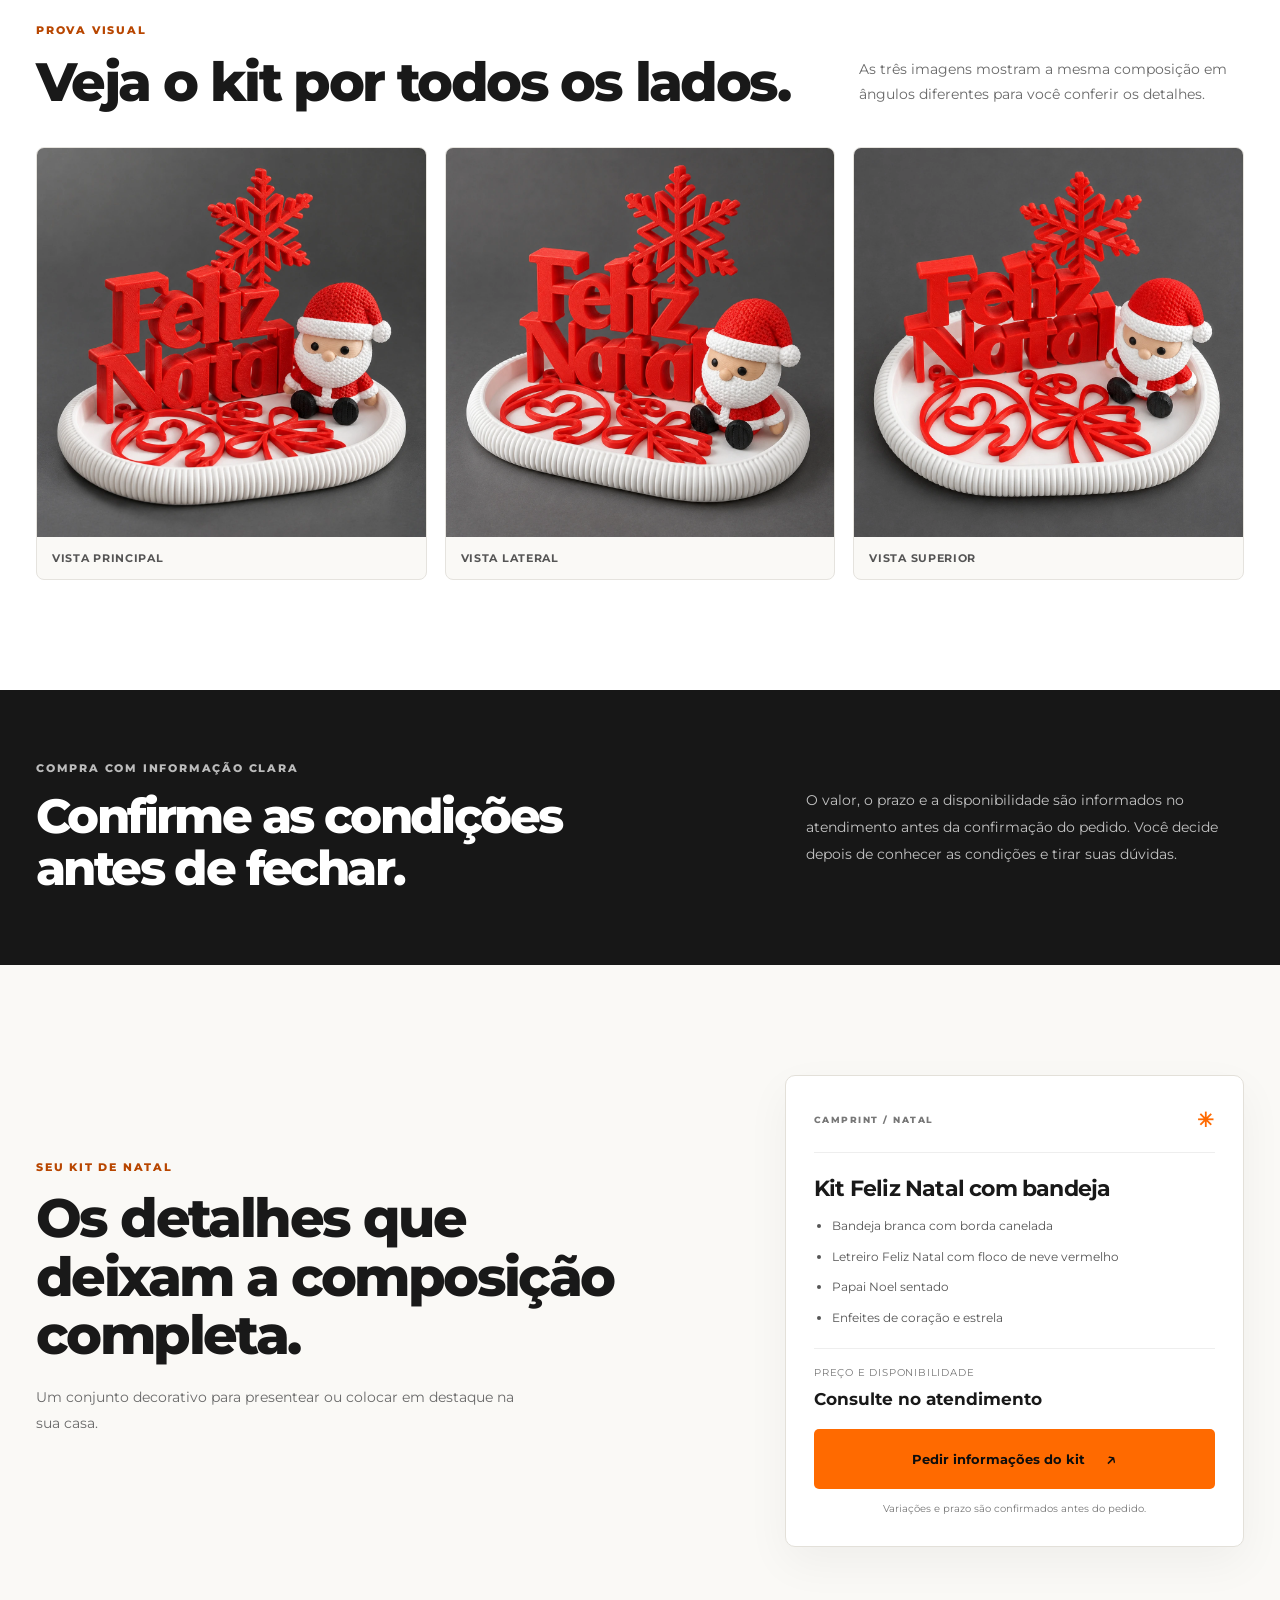
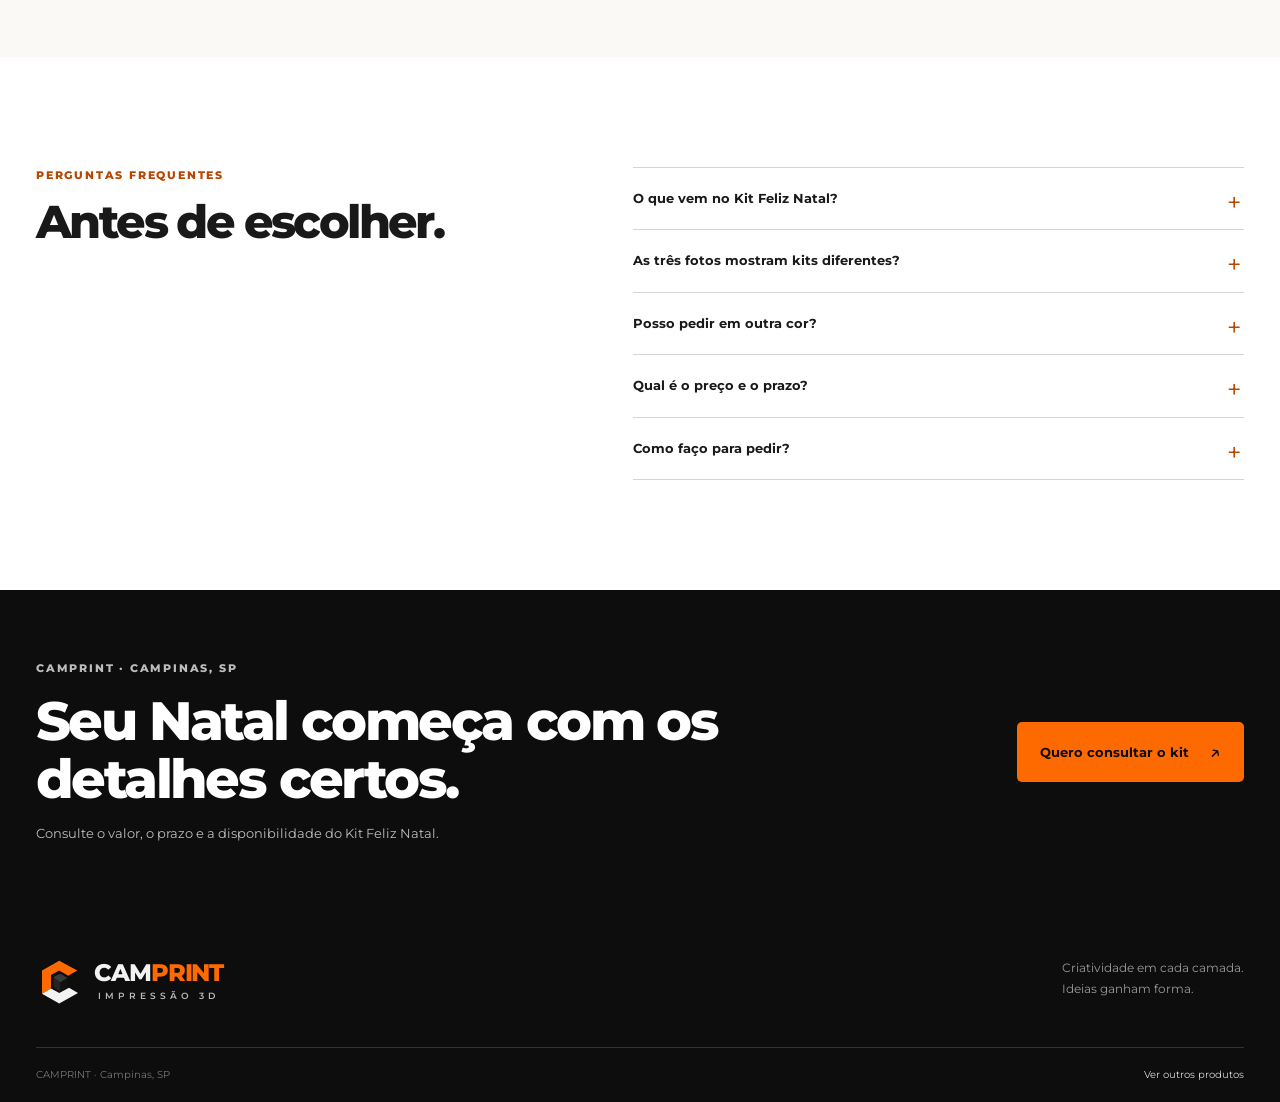
==== commit d35e43e0: "Add product videos to CAMPRINT site" ====
--- a/public/kit-feliz-natal.html
+++ b/public/kit-feliz-natal.html
@@ -46,6 +46,13 @@
           <img src="assets/kit-feliz-natal-principal.webp" alt="Kit Feliz Natal com bandeja branca canelada, letreiro vermelho, Papai Noel e enfeites" width="1254" height="1254" fetchpriority="high">
           <figcaption><span>Kit completo</span><span>Uma composição, três ângulos</span></figcaption>
         </figure>
+      </div>
+    </section>
+
+    <section class="sales-video-section" id="video-do-kit">
+      <div class="container sales-video-grid">
+        <div class="sales-video-frame"><video controls playsinline preload="none" poster="assets/kit-feliz-natal-principal.webp" width="640" height="360" aria-label="Vídeo do Kit Feliz Natal com bandeja em movimento"><source src="assets/video-kit-feliz-natal.mp4" type="video/mp4">Seu navegador não reproduz este vídeo.</video></div>
+        <div class="sales-video-copy"><div class="eyebrow">O KIT EM MOVIMENTO</div><h2>Veja os detalhes antes de escolher.</h2><p>O vídeo apresenta a bandeja, o letreiro natalino e o Papai Noel em uma cena contínua. As fotos abaixo mostram vistas adicionais do mesmo kit.</p><a class="button button-dark" href="index.html?produto=kit-feliz-natal#personalizar">Pedir informações do kit <span aria-hidden="true">↗</span></a></div>
       </div>
     </section>
 
--- a/public/kit-feliz-natal.css
+++ b/public/kit-feliz-natal.css
@@ -15,6 +15,12 @@
 .sales-hero-card{margin:0;overflow:hidden;border-radius:10px;background:#fff;color:var(--ink);box-shadow:0 24px 80px #0004}
 .sales-hero-card img{display:block;width:100%;aspect-ratio:1 / 1;object-fit:cover}
 .sales-hero-card figcaption{display:flex;justify-content:space-between;gap:15px;padding:17px 20px;color:#666;font-size:10px;font-weight:700;letter-spacing:.6px;text-transform:uppercase}
+.sales-video-section{padding-block:78px;background:#f0efeb}
+.sales-video-grid{display:grid;grid-template-columns:1.1fr .8fr;gap:10%;align-items:center}
+.sales-video-frame{overflow:hidden;border-radius:10px;background:#0d0d0d;box-shadow:0 16px 45px #0002}
+.sales-video-frame video{display:block;width:100%;height:auto;aspect-ratio:16 / 9;background:#0d0d0d}
+.sales-video-copy h2{max-width:530px;margin:14px 0 18px;font-size:clamp(34px,4vw,48px)}
+.sales-video-copy p{max-width:500px;margin:0 0 24px;color:var(--muted);font-size:14px;line-height:1.9}
 .sales-intro{background:#fff}
 .sales-intro-grid{display:grid;grid-template-columns:1fr .72fr;gap:12%;align-items:end}
 .sales-intro h2,.sales-solution h2,.sales-offer h2,.sales-faq h2{max-width:650px}
@@ -70,11 +76,12 @@
   .sales-page .site-header .sales-nav{order:3;width:100%;justify-content:space-between;gap:10px;padding:4px 0}
   .sales-page .site-header .sales-nav a{font-size:11px}
   .sales-header-inner>.header-cta{min-height:40px;padding:9px 11px;font-size:10px}
-  .sales-hero-grid,.sales-intro-grid,.sales-solution-grid,.sales-assurance-inner,.sales-offer-grid{grid-template-columns:1fr;gap:34px}
+  .sales-hero-grid,.sales-video-grid,.sales-intro-grid,.sales-solution-grid,.sales-assurance-inner,.sales-offer-grid{grid-template-columns:1fr;gap:34px}
   .sales-hero-grid{padding-block:46px 54px}
   .sales-copy h1{max-width:520px;font-size:clamp(38px,11vw,52px);letter-spacing:-2.5px}
   .sales-lead{font-size:14px}
   .sales-hero-card{max-width:520px}
+  .sales-video-section{padding-block:58px}
   .sales-intro-grid,.sales-gallery{padding-block:66px}
   .sales-solution{padding-block:66px}
   .sales-gallery-grid{grid-template-columns:1fr 1fr;gap:10px}
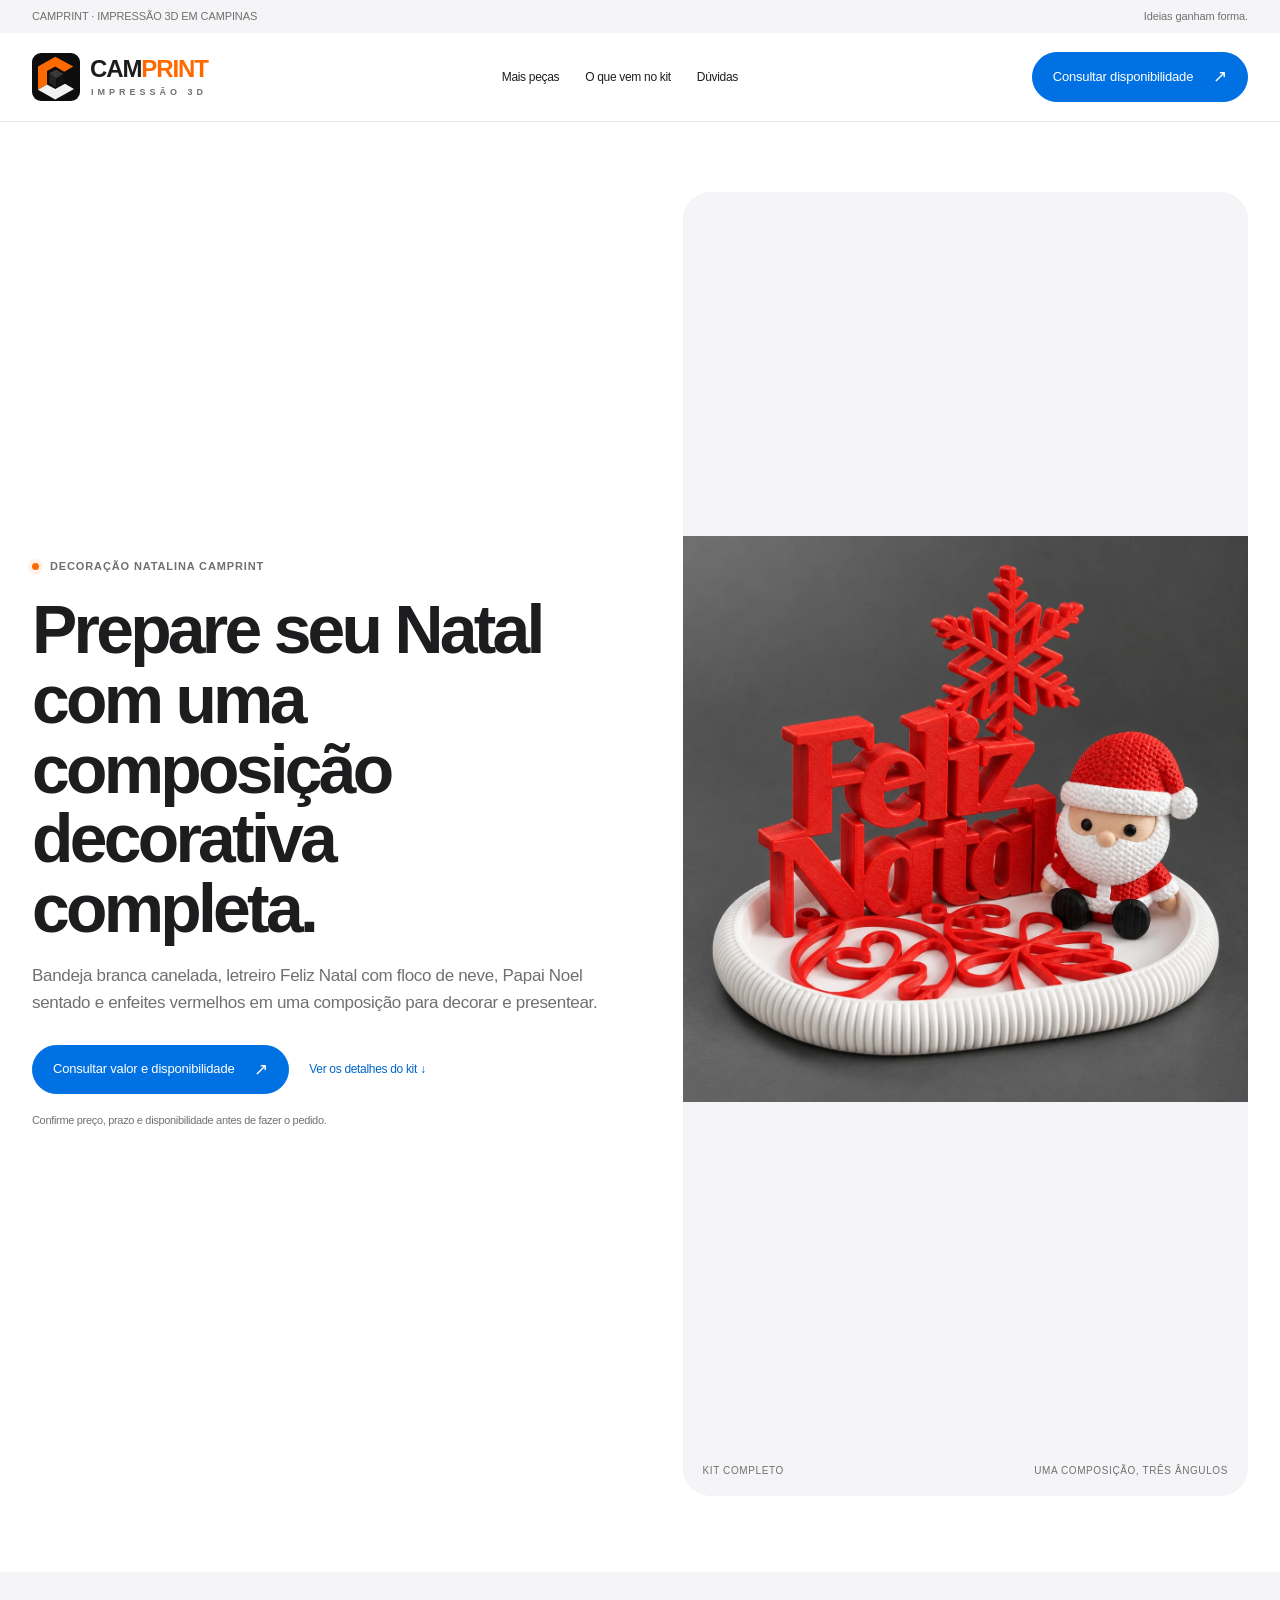
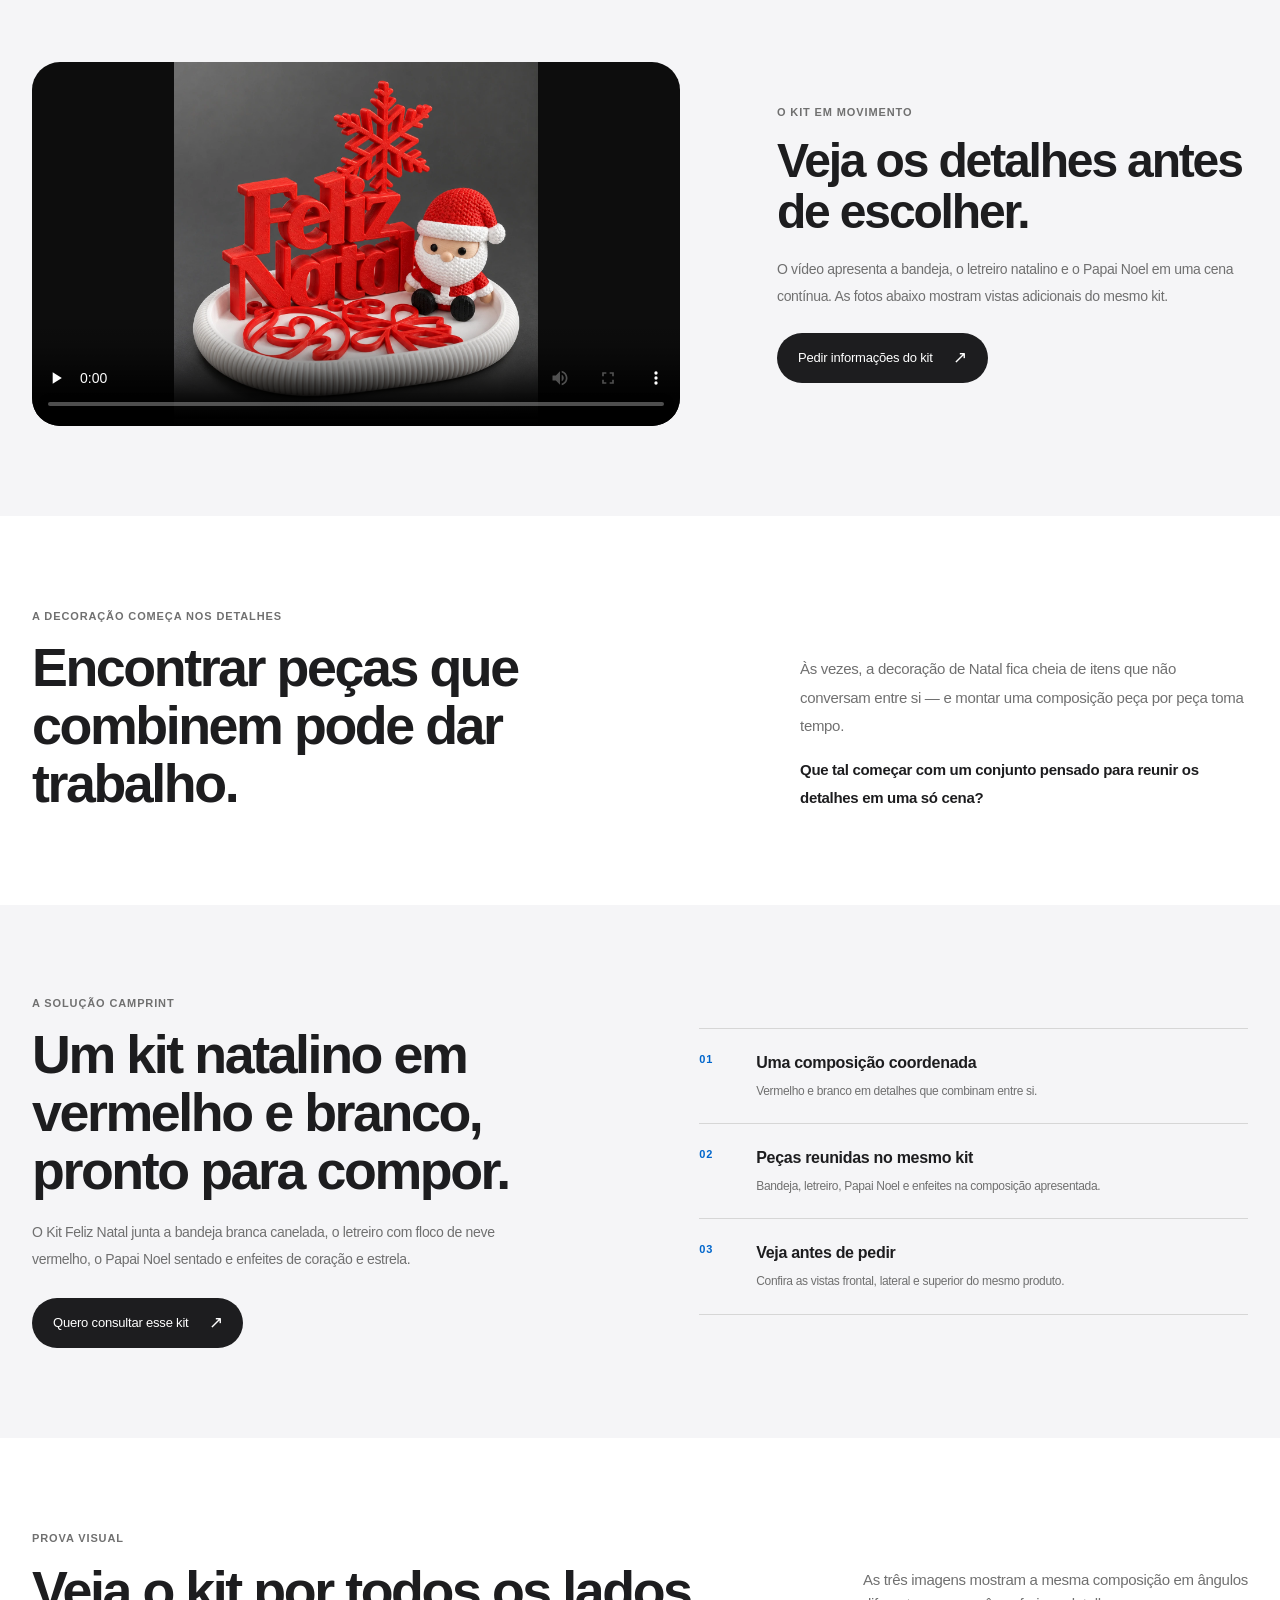
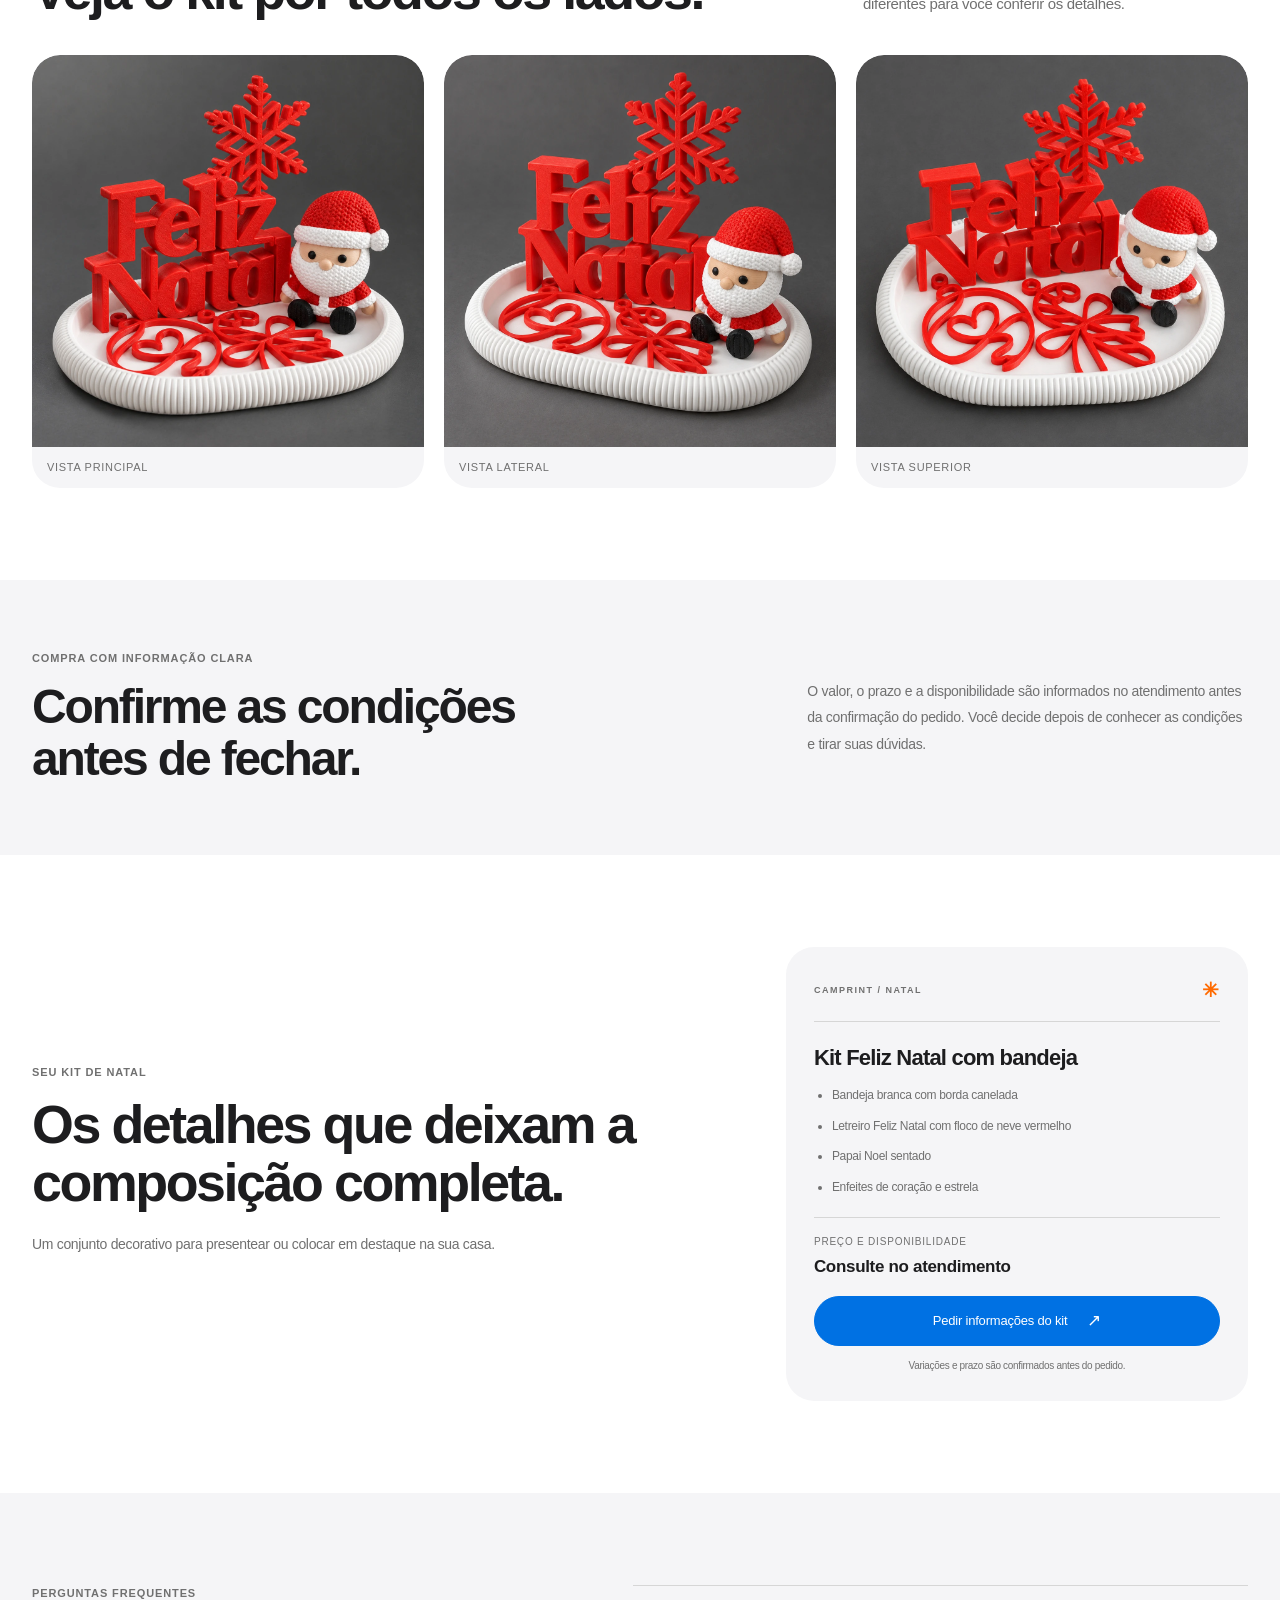
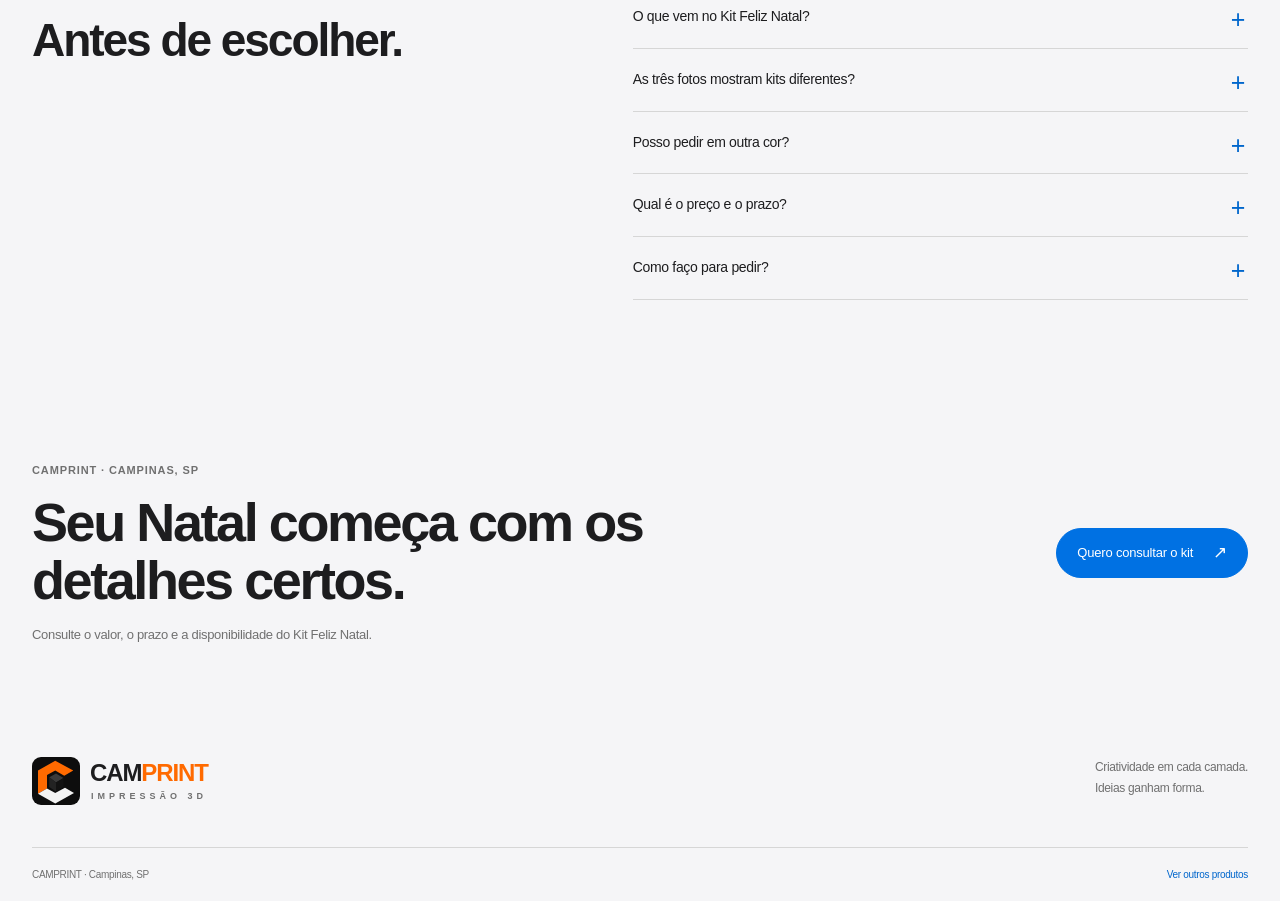
==== commit 036303c6: "Apply CAMPRINT light showroom design" ====
--- a/public/kit-feliz-natal.html
+++ b/public/kit-feliz-natal.html
@@ -3,7 +3,7 @@
 <head>
   <meta charset="UTF-8">
   <meta name="viewport" content="width=device-width, initial-scale=1">
-  <meta name="theme-color" content="#0D0D0D">
+  <meta name="theme-color" content="#ffffff">
   <title>Kit Feliz Natal com bandeja | CAMPRINT</title>
   <meta name="description" content="Conheça o Kit Feliz Natal da CAMPRINT: bandeja branca canelada, letreiro natalino, Papai Noel e enfeites. Consulte valor e disponibilidade.">
   <meta property="og:title" content="Kit Feliz Natal com bandeja | CAMPRINT">
@@ -12,11 +12,9 @@
   <meta property="og:type" content="product">
   <link rel="icon" type="image/svg+xml" href="camprint-mark.svg">
   <link rel="preload" as="image" href="assets/kit-feliz-natal-principal.webp" fetchpriority="high">
-  <link rel="preconnect" href="https://fonts.googleapis.com">
-  <link rel="preconnect" href="https://fonts.gstatic.com" crossorigin>
-  <link href="https://fonts.googleapis.com/css2?family=Montserrat:wght@400;500;600;700;800&display=swap" rel="stylesheet">
   <link rel="stylesheet" href="style.css">
   <link rel="stylesheet" href="kit-feliz-natal.css">
+  <link rel="stylesheet" href="design-refresh.css">
 </head>
 <body class="sales-page">
   <a class="skip-link" href="#conteudo">Ir para o conteúdo</a>
--- a/public/design-refresh.css
+++ b/public/design-refresh.css
@@ -0,0 +1,456 @@
+/* CAMPRINT showroom refresh — quiet surfaces, large product imagery, clear actions. */
+:root {
+  --gallery-white: #fff;
+  --studio-mist: #f5f5f7;
+  --paper-frost: #fafafc;
+  --hairline-silver: #d6d6d6;
+  --control-gray: #e6e6e8;
+  --ink: #1d1d1f;
+  --muted: #707070;
+  --steel: #86868b;
+  --link-blue: #0066cc;
+  --action-blue: #0071e3;
+  --orange: #ff6a00;
+  --orange-deep: #b84600;
+  --black: #1d1d1f;
+  --paper: #fff;
+  --line: #d6d6d6;
+  --white: #fff;
+  --radius-card: 28px;
+  --font-display: -apple-system, BlinkMacSystemFont, "Segoe UI", Roboto, Helvetica, Arial, sans-serif;
+}
+
+html { scroll-padding-top: 100px; }
+body,
+.sales-page {
+  background: var(--gallery-white);
+  color: var(--ink);
+  font-family: var(--font-display);
+  letter-spacing: -0.02em;
+}
+body { font-size: 16px; line-height: 1.55; }
+button, input, select, textarea { font-family: inherit; }
+button:focus-visible, a:focus-visible, select:focus-visible, textarea:focus-visible {
+  outline: 3px solid #0071e366;
+  outline-offset: 3px;
+}
+
+.container { width: min(calc(100% - 64px), 1240px); }
+.announcement {
+  padding: 8px max(32px, calc((100% - 1240px) / 2));
+  background: var(--studio-mist);
+  color: var(--muted);
+  font-size: 11px;
+  font-weight: 500;
+  letter-spacing: -0.01em;
+}
+.site-header {
+  color: var(--ink);
+  background: #ffffffed;
+  border-bottom: 1px solid #d6d6d680;
+  backdrop-filter: saturate(180%) blur(20px);
+  -webkit-backdrop-filter: saturate(180%) blur(20px);
+}
+.brand-word { color: var(--ink); }
+.brand-word > span { color: var(--orange); }
+.brand-type small { color: var(--muted); }
+.site-header nav a,
+.sales-nav a { color: var(--ink); font-size: 12px; font-weight: 500; }
+.site-header nav a:hover,
+.sales-nav a:hover,
+.text-link:hover,
+.video-card-link:hover { color: var(--link-blue); }
+.header-cta { min-height: 40px; padding: 10px 17px; font-size: 12px; }
+.menu-toggle {
+  border-color: var(--hairline-silver);
+  border-radius: 9999px;
+  color: var(--ink);
+}
+
+.button {
+  min-height: 46px;
+  padding: 12px 20px;
+  border-radius: 9999px;
+  font-size: 13px;
+  font-weight: 500;
+  letter-spacing: -0.015em;
+  transition: background .18s ease, color .18s ease, transform .18s ease;
+}
+.button-orange,
+.mobile-bar > a:last-child {
+  border-color: var(--action-blue);
+  background: var(--action-blue);
+  color: #fff;
+}
+.button-orange:hover,
+.mobile-bar > a:last-child:hover { background: #0066cc; }
+.button-dark { background: var(--ink); color: #fff; }
+.button-dark:hover { background: #333336; }
+.button-outline { border-color: var(--steel); border-radius: 9999px; }
+.button-orange > span,
+.button-dark > span { font-size: 17px; }
+
+h1, h2, h3 { color: var(--ink); font-family: var(--font-display); }
+h1 { font-weight: 600; letter-spacing: -0.055em; line-height: 1.04; }
+h2 { font-weight: 600; letter-spacing: -0.045em; line-height: 1.08; }
+h1 em, h2 em { color: var(--ink); font-weight: 500; }
+.eyebrow,
+.eyebrow.light { color: var(--muted); font-size: 11px; font-weight: 600; letter-spacing: .08em; }
+.section-space { padding-block: 92px; }
+.section-heading { align-items: flex-end; margin-bottom: 36px; }
+.section-heading > p { color: var(--muted); font-size: 15px; line-height: 1.55; }
+
+.hero { overflow: hidden; background: var(--gallery-white); color: var(--ink); }
+.hero-grid {
+  grid-template-columns: .92fr 1.08fr;
+  gap: 7%;
+  align-items: center;
+  padding-block: 64px 58px;
+}
+.hero-copy > p { max-width: 500px; color: var(--muted); font-size: 17px; line-height: 1.55; }
+.hero-secondary { color: var(--link-blue); font-size: 13px; font-weight: 500; }
+.hero-secondary:hover .play-icon { border-color: var(--link-blue); color: var(--link-blue); }
+.play-icon { border-color: var(--hairline-silver); color: var(--link-blue); }
+.hero-footnote { color: var(--muted); }
+.footnote-line { background: var(--hairline-silver); }
+.hero-product {
+  border-radius: var(--radius-card);
+  background: var(--studio-mist);
+  box-shadow: none;
+}
+.hero-product-top { display: none; }
+.hero-photo {
+  aspect-ratio: 1.18 / 1;
+  object-fit: contain;
+  background: var(--studio-mist);
+}
+.hero-product-bottom {
+  padding: 18px 24px;
+  border-color: transparent;
+  background: var(--studio-mist);
+}
+.hero-product-bottom small { color: var(--muted); font-size: 10px; letter-spacing: .04em; }
+.hero-product-bottom strong { color: var(--ink); font-size: 21px; font-weight: 600; letter-spacing: -.04em; }
+.round-arrow { border-color: var(--hairline-silver); color: var(--link-blue); }
+.round-arrow:hover { border-color: var(--action-blue); background: var(--action-blue); color: #fff; }
+.media-label {
+  border: 1px solid #d6d6d680;
+  border-radius: 9999px;
+  background: #ffffffeb;
+  color: var(--muted);
+  font-size: 10px;
+}
+.category-ribbon {
+  justify-content: center;
+  gap: clamp(20px, 4vw, 58px);
+  border-color: var(--hairline-silver);
+  color: var(--muted);
+  font-size: 11px;
+  letter-spacing: .07em;
+}
+.category-ribbon b { color: var(--steel); }
+
+.process-section { border-color: var(--hairline-silver); background: var(--gallery-white); }
+.step { border-color: var(--hairline-silver); }
+.step-no { color: var(--link-blue); }
+.step h3 { font-size: 20px; font-weight: 600; letter-spacing: -.03em; }
+.step p { color: var(--muted); }
+.catalog-section,
+.product-videos,
+.custom-section,
+.sales-video-section,
+.sales-solution,
+.sales-assurance,
+.sales-final { background: var(--studio-mist); }
+.catalog-toolbar { border-color: var(--hairline-silver); }
+.filter-chip {
+  border-color: transparent;
+  border-radius: 9999px;
+  background: transparent;
+  color: var(--ink);
+}
+.filter-chip:hover { border-color: var(--hairline-silver); background: #fff; }
+.filter-chip.is-active { border-color: var(--action-blue); background: var(--action-blue); color: #fff; }
+.product-grid { gap: 28px 22px; }
+.product-visual {
+  border: 0;
+  border-radius: var(--radius-card);
+  background: #fff;
+}
+.product-visual img { border-radius: inherit; }
+.product-visual:hover img { transform: scale(1.035); }
+.image-expand { border: 1px solid var(--hairline-silver); border-radius: 50%; background: #ffffffed; color: var(--ink); }
+.product-visual:hover .image-expand { border-color: var(--action-blue); background: var(--action-blue); }
+.product-info { padding: 19px 4px 0; }
+.product-category { color: var(--muted); }
+.product-info h3 { font-size: 18px; font-weight: 600; letter-spacing: -.035em; }
+.product-info > p { color: var(--muted); }
+.product-link,
+.text-link,
+.video-card-link { color: var(--link-blue); font-size: 12px; font-weight: 500; }
+.product-link { border-color: var(--hairline-silver); }
+.product-link span,
+.text-link span,
+.video-card-link span { color: var(--link-blue); }
+.product-badge { border-radius: 9999px; background: #ffffffed; color: var(--ink); }
+.catalog-custom {
+  border: 0;
+  border-radius: var(--radius-card);
+  background: #fff;
+}
+.catalog-custom:hover { background: #fafafc; }
+.custom-plus { border-radius: 50%; background: var(--studio-mist); color: var(--link-blue); }
+.catalog-custom strong { font-weight: 600; }
+.catalog-custom div > span { color: var(--muted); }
+.catalog-custom-arrow { color: var(--link-blue); }
+
+.product-videos { padding-block: 90px; }
+.product-video-grid { grid-template-columns: repeat(2, minmax(0, 1fr)); gap: 22px; }
+.product-video-card { border: 0; border-radius: var(--radius-card); background: #fff; }
+.product-video-frame { aspect-ratio: 16 / 9; background: #1d1d1f; }
+.product-video-frame:first-child { border-radius: var(--radius-card) var(--radius-card) 0 0; }
+.product-video-copy { padding: 22px 24px 24px; }
+.video-kicker { color: var(--muted); font-size: 10px; letter-spacing: .07em; }
+.product-video-copy h3 { font-size: 19px; font-weight: 600; letter-spacing: -.035em; }
+.product-video-copy p { color: var(--muted); font-size: 13px; }
+
+.motion-section { background: var(--studio-mist); color: var(--ink); }
+.motion-grid { align-items: center; }
+.motion-media { overflow: hidden; border-radius: var(--radius-card); background: #1d1d1f; box-shadow: none; }
+.motion-media video { display: block; }
+.video-label { border-radius: 9999px; background: #ffffffed; color: var(--ink); }
+.motion-copy h2 { color: var(--ink); font-size: clamp(40px, 4.4vw, 58px); }
+.motion-copy > p { color: var(--muted); }
+.detail-points > div { border-color: var(--hairline-silver); }
+.detail-points > div > span { color: var(--link-blue); }
+.detail-points strong { color: var(--ink); }
+.detail-points small { color: var(--muted); }
+
+.editorial-section { background: var(--gallery-white); }
+.editorial-grid { gap: 8%; }
+.editorial-photo { border-radius: var(--radius-card); background: var(--studio-mist); }
+.editorial-copy > p { color: var(--muted); }
+.editorial-copy .editorial-note { color: var(--muted); }
+.custom-grid { gap: 8%; }
+.custom-copy > p { color: var(--muted); }
+.custom-tags span { border-color: var(--hairline-silver); border-radius: 9999px; color: var(--muted); }
+.request-card { border: 0; border-radius: var(--radius-card); background: #fff; padding: 32px; }
+.request-card h3 { font-size: 26px; font-weight: 600; letter-spacing: -.04em; }
+.request-card label { font-size: 12px; font-weight: 500; }
+.request-card select,
+.request-card textarea { border-color: var(--hairline-silver); border-radius: 14px; color: var(--ink); font-size: 14px; }
+.request-card select { border-radius: 9999px; }
+.request-card select:focus,
+.request-card textarea:focus { border-color: var(--action-blue); outline: 3px solid #0071e333; }
+.request-result { border: 0; border-radius: 16px; background: var(--studio-mist); }
+.request-result .request-status { color: var(--link-blue); }
+.form-note { color: var(--muted); font-size: 11px; }
+
+.faq-section { background: var(--gallery-white); }
+.faq-list details,
+.faq-list details:first-child { border-color: var(--hairline-silver); }
+.faq-list summary { font-size: 14px; font-weight: 500; }
+.faq-list summary::after { color: var(--link-blue); }
+.faq-list p { color: var(--muted); font-size: 13px; }
+.closing-cta { border: 0; background: var(--studio-mist); color: var(--ink); }
+.closing-inner h2 { color: var(--ink); }
+.site-footer { background: var(--studio-mist); color: var(--ink); }
+.footer-top > p,
+.footer-links a { color: var(--muted); }
+.footer-bottom { border-color: var(--hairline-silver); color: var(--muted); }
+.footer-bottom a { color: var(--link-blue); }
+.mobile-bar {
+  border-color: var(--hairline-silver);
+  background: #ffffffed;
+  backdrop-filter: saturate(180%) blur(20px);
+  -webkit-backdrop-filter: saturate(180%) blur(20px);
+}
+.mobile-bar > a { border-color: var(--hairline-silver); border-radius: 9999px; color: var(--ink); }
+.product-dialog { border-radius: var(--radius-card); box-shadow: 0 16px 60px #0002; }
+.product-dialog::backdrop { background: #1d1d1f88; backdrop-filter: blur(8px); }
+.dialog-close { border-color: var(--hairline-silver); border-radius: 50%; }
+.detail-gallery { background: var(--studio-mist); }
+.detail-stage { border-radius: 20px; }
+.media-thumb { border-color: var(--hairline-silver); border-radius: 12px; }
+.media-thumb[aria-pressed=true] { border-color: var(--action-blue); }
+.gallery-controls button { border-color: var(--hairline-silver); border-radius: 9999px; }
+.gallery-controls button:hover { border-color: var(--action-blue); color: var(--link-blue); }
+.detail-copy h2 { font-weight: 600; letter-spacing: -.04em; }
+.detail-copy > p,
+.detail-copy ul,
+.detail-copy > small { color: var(--muted); }
+.detail-copy li::marker { color: var(--link-blue); }
+
+/* The product page follows the same white-gallery language. */
+.sales-page .site-header { color: var(--ink); }
+.sales-page .sales-hero { background: var(--gallery-white); color: var(--ink); }
+.sales-hero-grid { grid-template-columns: 1fr 1fr; gap: 7%; padding-block: 70px 76px; }
+.sales-copy h1 { color: var(--ink); font-size: clamp(44px, 5.3vw, 68px); font-weight: 600; letter-spacing: -.055em; }
+.sales-lead { color: var(--muted); font-size: 17px; line-height: 1.6; }
+.sales-secondary { color: var(--link-blue); font-weight: 500; }
+.sales-note { color: var(--muted); }
+.sales-hero-card { border-radius: var(--radius-card); background: var(--studio-mist); box-shadow: none; }
+.sales-hero-card img { aspect-ratio: 1 / 1; object-fit: contain; background: var(--studio-mist); }
+.sales-hero-card figcaption { background: var(--studio-mist); color: var(--muted); font-size: 10px; font-weight: 500; }
+.sales-video-section { padding-block: 90px; }
+.sales-video-grid { gap: 8%; }
+.sales-video-frame { border-radius: var(--radius-card); box-shadow: none; }
+.sales-video-frame video { display: block; }
+.sales-video-copy h2 { font-size: clamp(36px, 4vw, 48px); }
+.sales-video-copy p,
+.sales-problem-copy,
+.sales-solution-copy > p,
+.sales-offer-grid > div:first-child > p { color: var(--muted); }
+.sales-intro { background: var(--gallery-white); }
+.sales-solution { padding-block: 90px; }
+.sales-benefits { border-color: var(--hairline-silver); }
+.sales-benefits article { border-color: var(--hairline-silver); }
+.sales-benefits article > span { color: var(--link-blue); }
+.sales-benefits p { color: var(--muted); }
+.sales-gallery { background: var(--gallery-white); }
+.sales-gallery-grid { gap: 20px; }
+.sales-gallery-grid figure { border: 0; border-radius: var(--radius-card); background: var(--studio-mist); }
+.sales-gallery-grid img { object-fit: contain; border-radius: var(--radius-card) var(--radius-card) 0 0; background: var(--studio-mist); }
+.sales-gallery-grid figcaption { color: var(--muted); font-size: 11px; font-weight: 500; }
+.sales-assurance { color: var(--ink); }
+.sales-assurance-inner > p { color: var(--muted); }
+.sales-offer { background: var(--gallery-white); }
+.offer-card { border: 0; border-radius: var(--radius-card); background: var(--studio-mist); box-shadow: none; }
+.offer-card-top { border-color: var(--hairline-silver); color: var(--muted); }
+.offer-dot { color: var(--orange); }
+.offer-card h3 { font-weight: 600; }
+.offer-card ul { color: var(--muted); }
+.offer-price { border-color: var(--hairline-silver); }
+.offer-price span,
+.offer-card > small { color: var(--muted); }
+.sales-faq { background: var(--studio-mist); }
+.sales-final { color: var(--ink); }
+.sales-final h2 { color: var(--ink); }
+.sales-final p { color: var(--muted); }
+.sales-footer { background: var(--studio-mist); }
+.sales-footer .footer-bottom a { color: var(--link-blue); }
+
+@media (max-width: 900px) {
+  .container { width: calc(100% - 48px); }
+  .hero-grid { gap: 5%; }
+  .product-grid { gap: 26px 18px; }
+  .sales-header-inner { min-height: 76px; }
+  .sales-hero-grid { grid-template-columns: 1fr 1fr; gap: 5%; padding-block: 54px 60px; }
+  .sales-copy h1 { font-size: clamp(38px, 5.8vw, 54px); }
+  .sales-page .site-header .sales-nav { order: initial; width: auto; padding: 0; }
+}
+@media (max-width: 760px) {
+  .section-space { padding-block: 72px; }
+  .site-header .menu-toggle { display: inline-flex; }
+  .site-header nav { display: none; }
+  .sales-header-inner { flex-wrap: wrap; padding-block: 12px; }
+  .sales-page .site-header .sales-nav {
+    order: 3;
+    width: 100%;
+    justify-content: space-between;
+    gap: 10px;
+    padding: 8px 0 2px;
+  }
+  .hero-grid { grid-template-columns: 1fr 1fr; padding-block: 48px; }
+  .hero-copy > p { font-size: 15px; }
+  .product-grid { grid-template-columns: repeat(2, minmax(0, 1fr)); }
+  .motion-grid { gap: 7%; }
+  .sales-hero-grid,
+  .sales-video-grid,
+  .sales-intro-grid,
+  .sales-solution-grid,
+  .sales-assurance-inner,
+  .sales-offer-grid { grid-template-columns: 1fr; gap: 30px; }
+  .sales-hero-grid { padding-block: 48px 56px; }
+  .sales-copy h1 { max-width: 620px; font-size: clamp(40px, 8vw, 58px); }
+  .sales-hero-card { max-width: 620px; }
+  .sales-video-section,
+  .sales-solution { padding-block: 70px; }
+  .sales-gallery { padding-block: 70px; }
+}
+@media (max-width: 600px) {
+  html { scroll-padding-top: 88px; }
+  .container { width: calc(100% - 36px); }
+  .announcement { padding: 7px 18px; font-size: 9px; }
+  .site-header .header-inner { min-height: 70px; }
+  .site-header nav {
+    position: absolute;
+    top: 70px;
+    right: -18px;
+    left: -18px;
+    display: none;
+    flex-direction: column;
+    gap: 0;
+    padding: 10px 18px 18px;
+    border-bottom: 1px solid var(--hairline-silver);
+    background: #fff;
+    box-shadow: 0 14px 28px #0000000d;
+  }
+  .site-header nav.is-open { display: flex; }
+  .site-header nav a { padding: 13px 0; border-top: 1px solid var(--hairline-silver); font-size: 14px; }
+  .sales-header-inner { gap: 10px; }
+  .sales-page .site-header .sales-nav a { font-size: 10px; }
+  .header-cta { font-size: 11px; }
+  .section-space { padding-block: 62px; }
+  .hero-grid { grid-template-columns: 1fr; gap: 30px; padding-block: 40px 34px; }
+  .hero-copy { padding-top: 0; }
+  h1 { font-size: clamp(42px, 11vw, 52px); }
+  .hero-copy > p { font-size: 15px; }
+  .hero-product { max-width: 520px; }
+  .hero-photo { aspect-ratio: 1 / 1; }
+  .hero-product-bottom { padding: 14px 17px; }
+  .hero-product-bottom strong { font-size: 20px; }
+  .hero-product .media-label { bottom: 84px; left: 14px; }
+  .category-ribbon { justify-content: flex-start; gap: 20px; padding: 17px 18px; overflow-x: auto; scrollbar-width: none; }
+  .category-ribbon::-webkit-scrollbar { display: none; }
+  .section-heading { display: block; margin-bottom: 26px; }
+  h2 { font-size: clamp(34px, 9vw, 42px); }
+  .section-heading > p { max-width: 100%; margin-top: 16px; font-size: 14px; }
+  .catalog-toolbar { margin-bottom: 24px; }
+  .filter-row { width: calc(100% + 18px); margin-right: -18px; padding-bottom: 4px; }
+  .product-grid { gap: 27px 12px; }
+  .product-visual { aspect-ratio: .92; }
+  .product-info { padding: 14px 2px 0; }
+  .product-info h3 { font-size: 15px; }
+  .product-info > p { min-height: 58px; font-size: 11px; }
+  .product-videos { padding-block: 62px; }
+  .product-video-grid { grid-template-columns: 1fr; gap: 16px; }
+  .product-video-copy { padding: 18px 18px 20px; }
+  .motion-grid,
+  .editorial-grid,
+  .custom-grid { grid-template-columns: 1fr; gap: 34px; }
+  .motion-media { width: min(76%, 310px); margin-inline: auto; }
+  .motion-copy h2 { font-size: 42px; }
+  .request-card { padding: 25px 21px; }
+  .steps { grid-template-columns: 1fr; gap: 26px; }
+  .step h3 { margin: 15px 0 9px; font-size: 21px; }
+  .faq-grid { grid-template-columns: 1fr; gap: 26px; }
+  .closing-inner { align-items: flex-start; flex-direction: column; gap: 26px; }
+  .closing-inner h2 { font-size: 37px; }
+  .mobile-bar { padding: 8px 12px calc(8px + env(safe-area-inset-bottom)); }
+  .mobile-bar > a { min-height: 44px; font-size: 11px; }
+  .sales-header-inner { min-height: auto; }
+  .sales-hero-grid { padding-block: 40px 48px; }
+  .sales-copy h1 { font-size: clamp(39px, 10.5vw, 50px); }
+  .sales-lead { font-size: 15px; }
+  .sales-actions { gap: 16px; }
+  .sales-actions .button { width: 100%; }
+  .sales-hero-card figcaption { padding: 14px 15px; font-size: 9px; }
+  .sales-video-section,
+  .sales-solution,
+  .sales-gallery,
+  .sales-assurance,
+  .sales-offer { padding-block: 62px; }
+  .sales-gallery-grid { grid-template-columns: 1fr 1fr; gap: 10px; }
+  .sales-gallery-grid figure:first-child { grid-column: 1 / -1; }
+  .sales-gallery-grid figure:first-child img { aspect-ratio: 1.15 / 1; }
+  .sales-gallery-grid figcaption { padding: 10px; font-size: 9px; }
+  .offer-card { padding: 23px 19px; }
+  .sales-final { padding-block: 54px; }
+  .sales-final-inner { align-items: flex-start; flex-direction: column; gap: 24px; }
+  .sales-final .button { width: 100%; }
+}
+
+@media (prefers-reduced-motion: reduce) {
+  *, *::before, *::after { scroll-behavior: auto !important; transition-duration: .01ms !important; }
+}
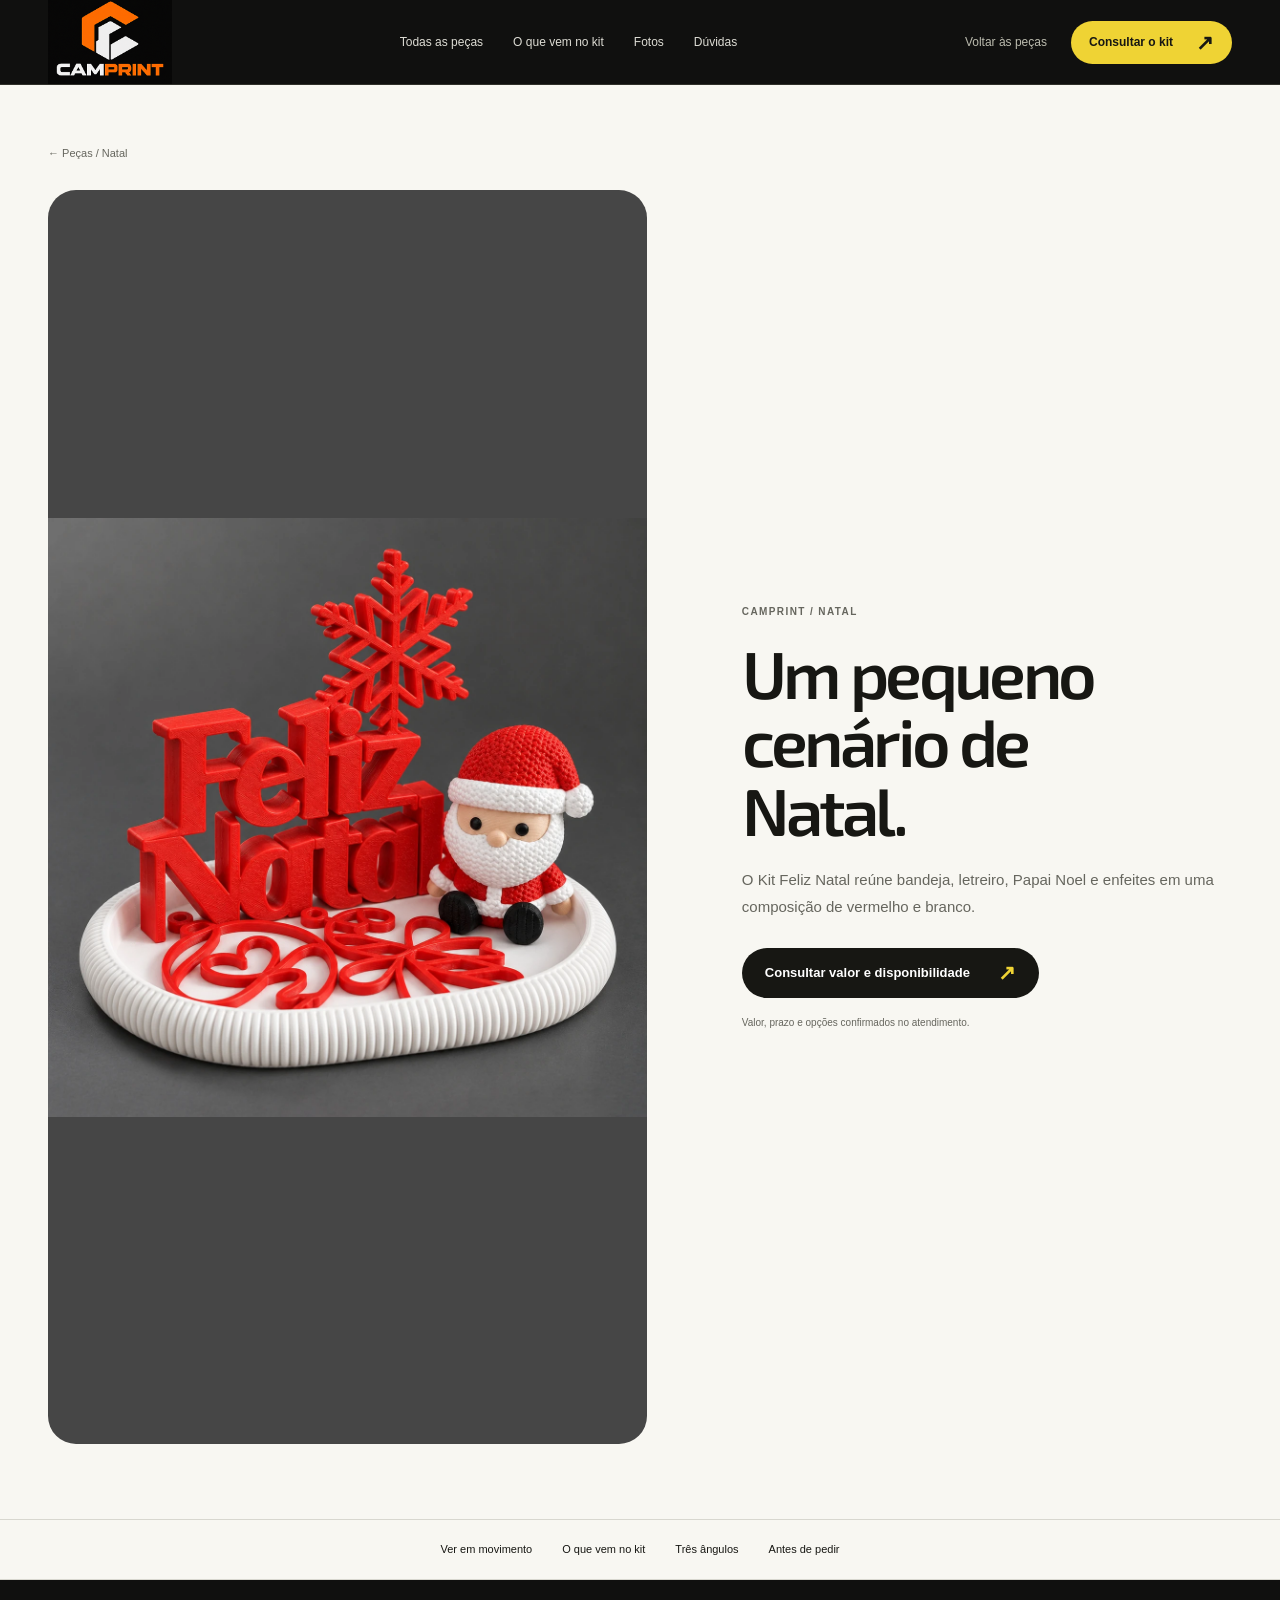
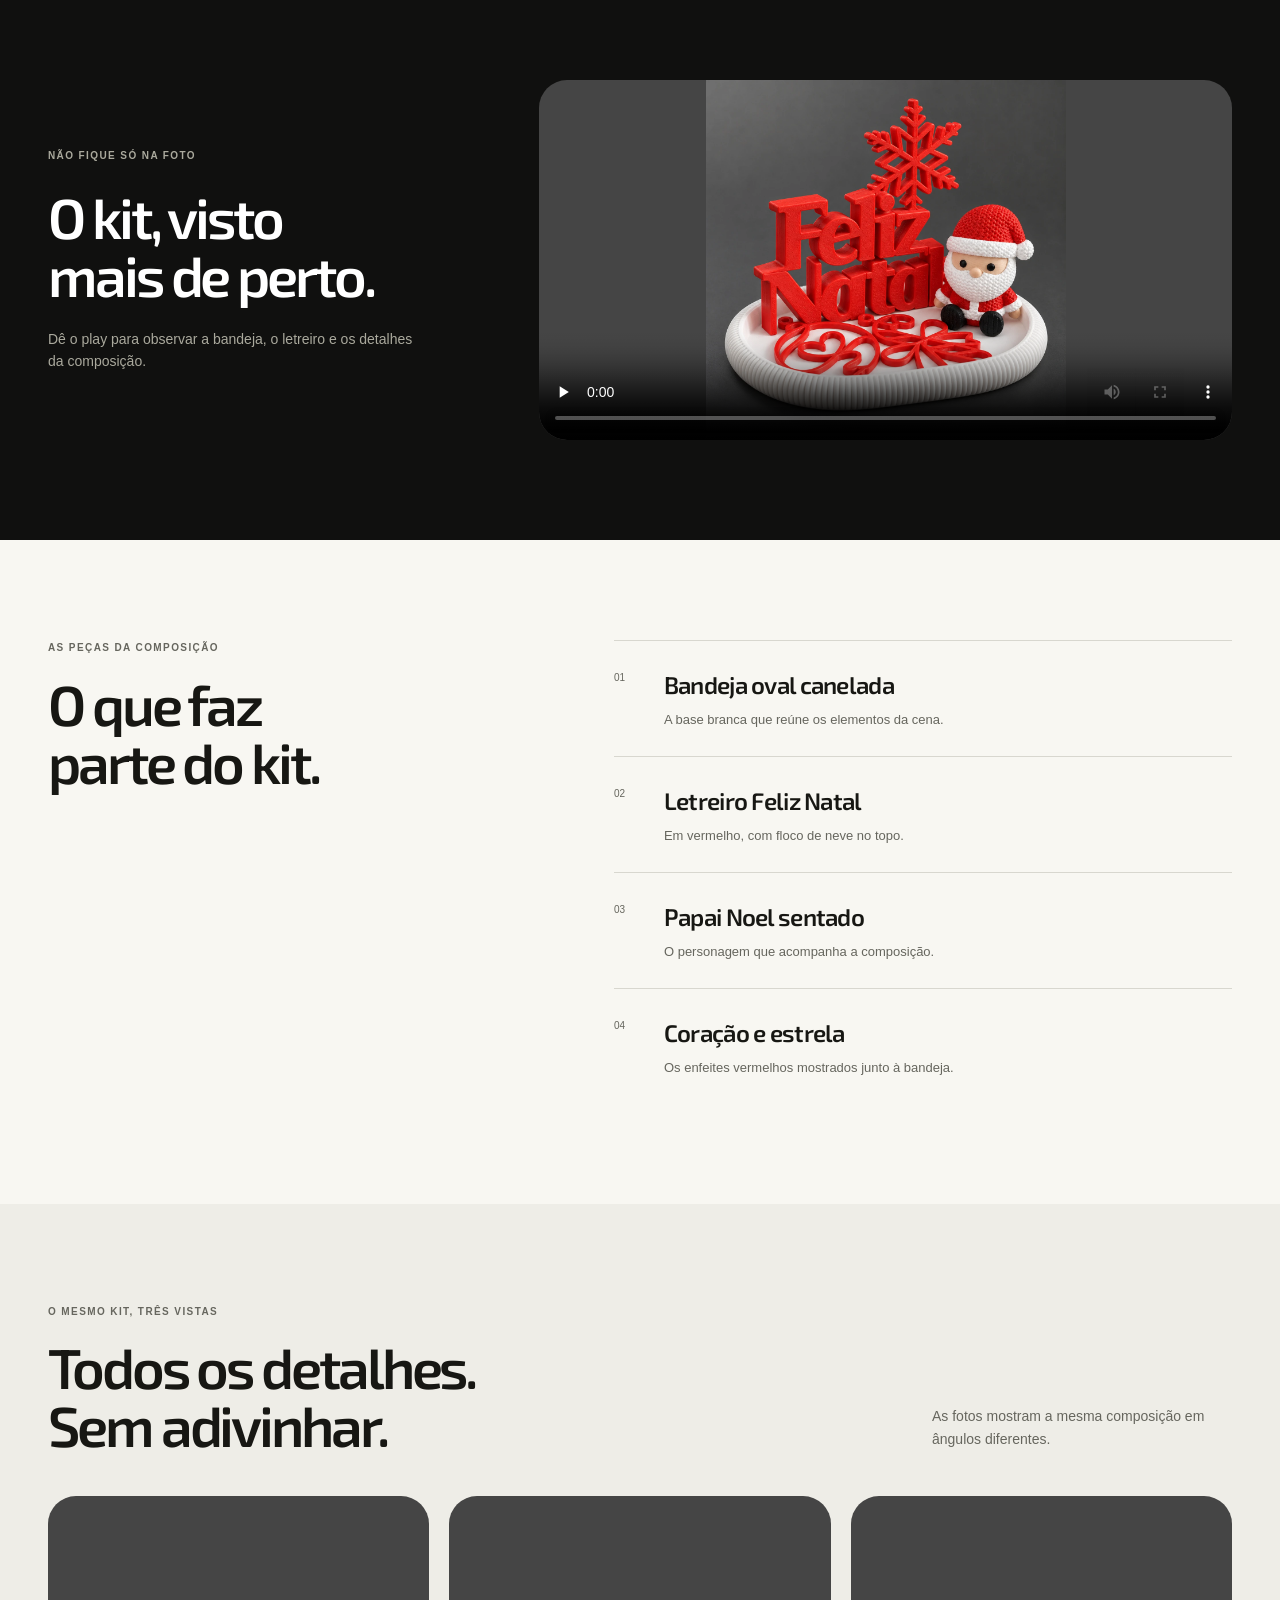
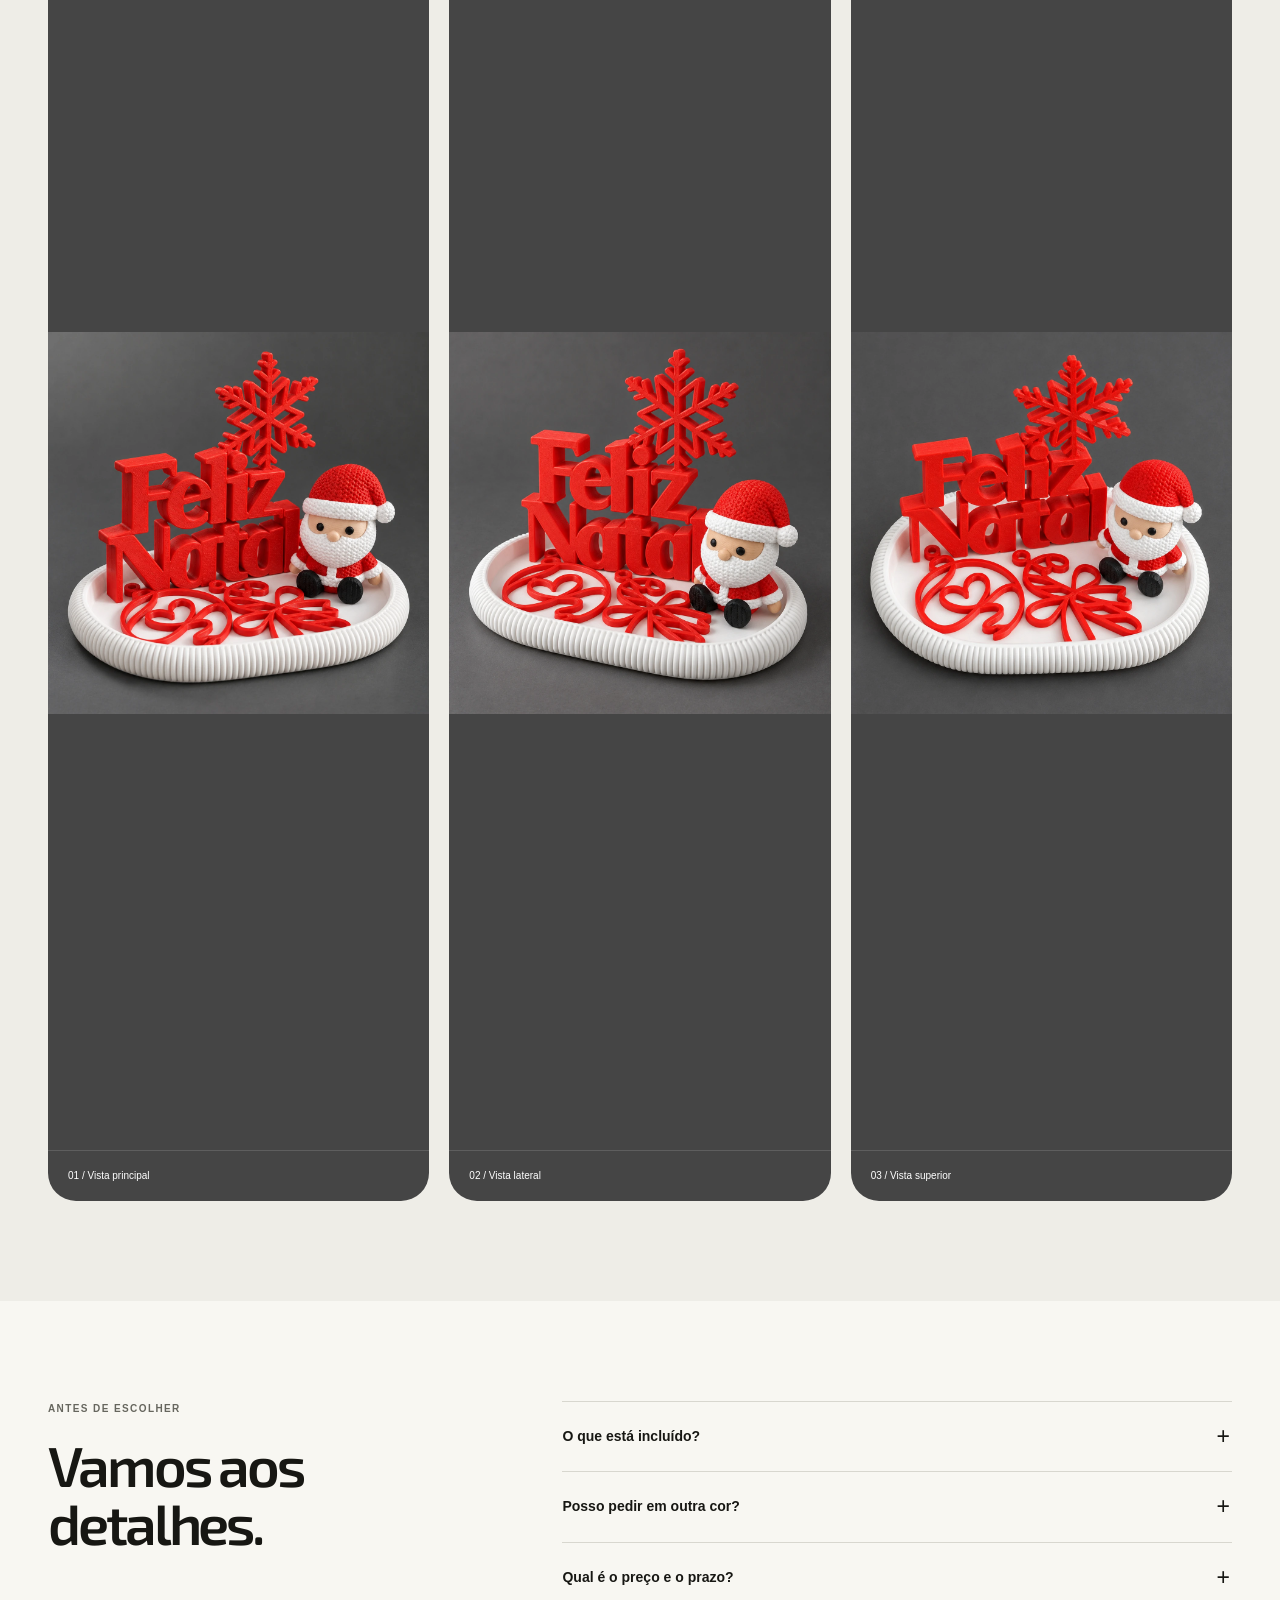
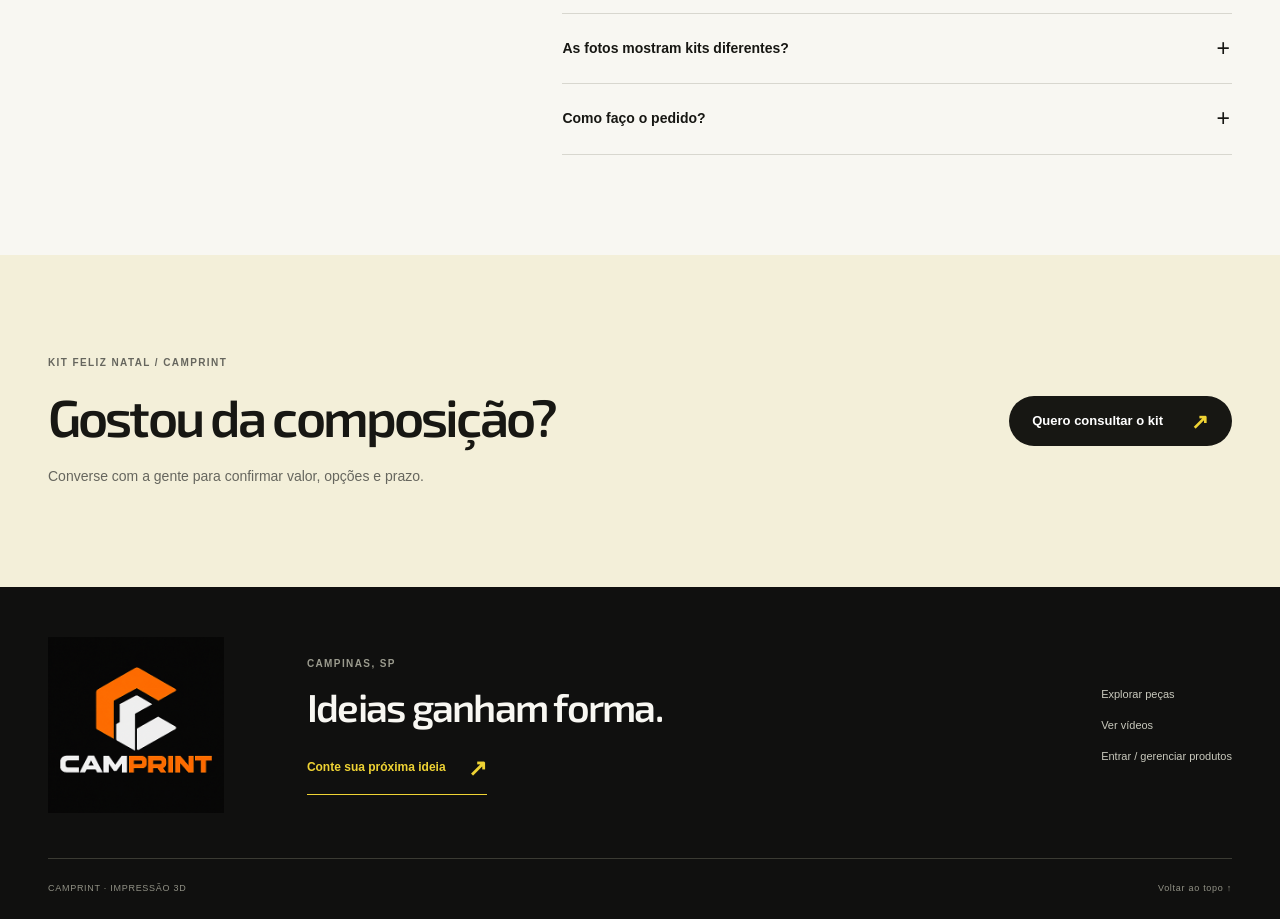
==== commit 171ad158: "Redesign CAMPRINT with original brand assets and interactive product experience" ====
--- a/public/kit-feliz-natal.html
+++ b/public/kit-feliz-natal.html
@@ -1,128 +1,20 @@
 <!doctype html>
-<html lang="pt-BR">
-<head>
-  <meta charset="UTF-8">
-  <meta name="viewport" content="width=device-width, initial-scale=1">
-  <meta name="theme-color" content="#ffffff">
-  <title>Kit Feliz Natal com bandeja | CAMPRINT</title>
-  <meta name="description" content="Conheça o Kit Feliz Natal da CAMPRINT: bandeja branca canelada, letreiro natalino, Papai Noel e enfeites. Consulte valor e disponibilidade.">
-  <meta property="og:title" content="Kit Feliz Natal com bandeja | CAMPRINT">
-  <meta property="og:description" content="Uma composição natalina em vermelho e branco para decorar e presentear. Consulte valor e disponibilidade com a CAMPRINT.">
-  <meta property="og:image" content="https://printflex-prototipo-jp.gustavodiassn.chatgpt.site/assets/kit-feliz-natal-principal.webp">
-  <meta property="og:type" content="product">
-  <link rel="icon" type="image/svg+xml" href="camprint-mark.svg">
-  <link rel="preload" as="image" href="assets/kit-feliz-natal-principal.webp" fetchpriority="high">
-  <link rel="stylesheet" href="style.css">
-  <link rel="stylesheet" href="kit-feliz-natal.css">
-  <link rel="stylesheet" href="design-refresh.css">
-</head>
-<body class="sales-page">
-  <a class="skip-link" href="#conteudo">Ir para o conteúdo</a>
-  <div class="announcement"><span>CAMPRINT · IMPRESSÃO 3D EM CAMPINAS</span><span>Ideias ganham forma.</span></div>
-  <header class="site-header">
-    <div class="container sales-header-inner">
-      <a class="brand" href="index.html" aria-label="CAMPRINT — voltar à loja"><img src="camprint-mark.svg" alt="" width="48" height="48"><span class="brand-type"><span class="brand-word">CAM<span>PRINT</span></span><small>IMPRESSÃO 3D</small></span></a>
-      <nav class="sales-nav" aria-label="Navegação da página"><a href="index.html#modelos">Mais peças</a><a href="#o-kit">O que vem no kit</a><a href="#duvidas">Dúvidas</a></nav>
-      <a class="button button-orange header-cta" href="index.html?produto=kit-feliz-natal#personalizar">Consultar disponibilidade <span aria-hidden="true">↗</span></a>
-    </div>
-  </header>
-
-  <main id="conteudo">
-    <section class="sales-hero">
-      <div class="container sales-hero-grid">
-        <div class="sales-copy">
-          <div class="eyebrow light"><span class="signal-dot"></span> DECORAÇÃO NATALINA CAMPRINT</div>
-          <h1>Prepare seu Natal com uma composição decorativa completa.</h1>
-          <p class="sales-lead">Bandeja branca canelada, letreiro Feliz Natal com floco de neve, Papai Noel sentado e enfeites vermelhos em uma composição para decorar e presentear.</p>
-          <div class="sales-actions">
-            <a class="button button-orange" href="index.html?produto=kit-feliz-natal#personalizar">Consultar valor e disponibilidade <span aria-hidden="true">↗</span></a>
-            <a class="sales-secondary" href="#galeria">Ver os detalhes do kit <span aria-hidden="true">↓</span></a>
-          </div>
-          <p class="sales-note">Confirme preço, prazo e disponibilidade antes de fazer o pedido.</p>
-        </div>
-        <figure class="sales-hero-card">
-          <img src="assets/kit-feliz-natal-principal.webp" alt="Kit Feliz Natal com bandeja branca canelada, letreiro vermelho, Papai Noel e enfeites" width="1254" height="1254" fetchpriority="high">
-          <figcaption><span>Kit completo</span><span>Uma composição, três ângulos</span></figcaption>
-        </figure>
-      </div>
-    </section>
-
-    <section class="sales-video-section" id="video-do-kit">
-      <div class="container sales-video-grid">
-        <div class="sales-video-frame"><video controls playsinline preload="none" poster="assets/kit-feliz-natal-principal.webp" width="640" height="360" aria-label="Vídeo do Kit Feliz Natal com bandeja em movimento"><source src="assets/video-kit-feliz-natal.mp4" type="video/mp4">Seu navegador não reproduz este vídeo.</video></div>
-        <div class="sales-video-copy"><div class="eyebrow">O KIT EM MOVIMENTO</div><h2>Veja os detalhes antes de escolher.</h2><p>O vídeo apresenta a bandeja, o letreiro natalino e o Papai Noel em uma cena contínua. As fotos abaixo mostram vistas adicionais do mesmo kit.</p><a class="button button-dark" href="index.html?produto=kit-feliz-natal#personalizar">Pedir informações do kit <span aria-hidden="true">↗</span></a></div>
-      </div>
-    </section>
-
-    <section class="sales-intro section-space" id="problema">
-      <div class="container sales-intro-grid">
-        <div><div class="eyebrow">A DECORAÇÃO COMEÇA NOS DETALHES</div><h2>Encontrar peças que combinem pode dar trabalho.</h2></div>
-        <div class="sales-problem-copy"><p>Às vezes, a decoração de Natal fica cheia de itens que não conversam entre si — e montar uma composição peça por peça toma tempo.</p><p>Que tal começar com um conjunto pensado para reunir os detalhes em uma só cena?</p></div>
-      </div>
-    </section>
-
-    <section class="sales-solution" id="o-kit">
-      <div class="container sales-solution-grid">
-        <div class="sales-solution-copy">
-          <div class="eyebrow">A SOLUÇÃO CAMPRINT</div>
-          <h2>Um kit natalino em vermelho e branco, pronto para compor.</h2>
-          <p>O Kit Feliz Natal junta a bandeja branca canelada, o letreiro com floco de neve vermelho, o Papai Noel sentado e enfeites de coração e estrela.</p>
-          <a class="button button-dark" href="index.html?produto=kit-feliz-natal#personalizar">Quero consultar esse kit <span aria-hidden="true">↗</span></a>
-        </div>
-        <div class="sales-benefits">
-          <article><span>01</span><div><h3>Uma composição coordenada</h3><p>Vermelho e branco em detalhes que combinam entre si.</p></div></article>
-          <article><span>02</span><div><h3>Peças reunidas no mesmo kit</h3><p>Bandeja, letreiro, Papai Noel e enfeites na composição apresentada.</p></div></article>
-          <article><span>03</span><div><h3>Veja antes de pedir</h3><p>Confira as vistas frontal, lateral e superior do mesmo produto.</p></div></article>
-        </div>
-      </div>
-    </section>
-
-    <section class="sales-gallery section-space" id="galeria">
-      <div class="container">
-        <div class="section-heading"><div><div class="eyebrow">PROVA VISUAL</div><h2>Veja o kit por todos os lados.</h2></div><p>As três imagens mostram a mesma composição em ângulos diferentes para você conferir os detalhes.</p></div>
-        <div class="sales-gallery-grid">
-          <figure><img src="assets/kit-feliz-natal-principal.webp" alt="Vista principal do Kit Feliz Natal completo" loading="lazy"><figcaption>Vista principal</figcaption></figure>
-          <figure><img src="assets/kit-feliz-natal-direita.webp" alt="Vista lateral direita do mesmo Kit Feliz Natal" loading="lazy"><figcaption>Vista lateral</figcaption></figure>
-          <figure><img src="assets/kit-feliz-natal-superior.webp" alt="Vista superior do mesmo Kit Feliz Natal" loading="lazy"><figcaption>Vista superior</figcaption></figure>
-        </div>
-      </div>
-    </section>
-
-    <section class="sales-assurance" id="seguranca">
-      <div class="container sales-assurance-inner">
-        <div><div class="eyebrow light">COMPRA COM INFORMAÇÃO CLARA</div><h2>Confirme as condições antes de fechar.</h2></div>
-        <p>O valor, o prazo e a disponibilidade são informados no atendimento antes da confirmação do pedido. Você decide depois de conhecer as condições e tirar suas dúvidas.</p>
-      </div>
-    </section>
-
-    <section class="sales-offer section-space" id="oferta">
-      <div class="container sales-offer-grid">
-        <div><div class="eyebrow">SEU KIT DE NATAL</div><h2>Os detalhes que deixam a composição completa.</h2><p>Um conjunto decorativo para presentear ou colocar em destaque na sua casa.</p></div>
-        <div class="offer-card">
-          <div class="offer-card-top"><span>CAMPRINT / NATAL</span><span class="offer-dot" aria-hidden="true">✳</span></div>
-          <h3>Kit Feliz Natal com bandeja</h3>
-          <ul><li>Bandeja branca com borda canelada</li><li>Letreiro Feliz Natal com floco de neve vermelho</li><li>Papai Noel sentado</li><li>Enfeites de coração e estrela</li></ul>
-          <div class="offer-price"><span>Preço e disponibilidade</span><strong>Consulte no atendimento</strong></div>
-          <a class="button button-orange" href="index.html?produto=kit-feliz-natal#personalizar">Pedir informações do kit <span aria-hidden="true">↗</span></a>
-          <small>Variações e prazo são confirmados antes do pedido.</small>
-        </div>
-      </div>
-    </section>
-
-    <section class="sales-faq section-space" id="duvidas">
-      <div class="container faq-grid"><div><div class="eyebrow">PERGUNTAS FREQUENTES</div><h2>Antes de escolher.</h2></div><div class="faq-list">
-        <details><summary>O que vem no Kit Feliz Natal?</summary><p>O conjunto apresentado reúne a bandeja branca canelada, o letreiro Feliz Natal com floco de neve vermelho, o Papai Noel sentado e enfeites de coração e estrela.</p></details>
-        <details><summary>As três fotos mostram kits diferentes?</summary><p>Não. Elas mostram o mesmo Kit Feliz Natal em vistas frontal, lateral e superior.</p></details>
-        <details><summary>Posso pedir em outra cor?</summary><p>Informe sua preferência no atendimento. As opções de cor e personalização são confirmadas para esse modelo antes do pedido.</p></details>
-        <details><summary>Qual é o preço e o prazo?</summary><p>O valor, a disponibilidade e o prazo são informados no atendimento antes da confirmação da compra.</p></details>
-        <details><summary>Como faço para pedir?</summary><p>Toque em “Pedir informações do kit”, confira o produto selecionado e prepare uma mensagem para enviar à CAMPRINT.</p></details>
-      </div></div>
-    </section>
-
-    <section class="sales-final">
-      <div class="container sales-final-inner"><div><div class="eyebrow light">CAMPRINT · CAMPINAS, SP</div><h2>Seu Natal começa com os detalhes certos.</h2><p>Consulte o valor, o prazo e a disponibilidade do Kit Feliz Natal.</p></div><a class="button button-orange" href="index.html?produto=kit-feliz-natal#personalizar">Quero consultar o kit <span aria-hidden="true">↗</span></a></div>
-    </section>
-  </main>
-  <footer class="site-footer sales-footer"><div class="container"><div class="footer-top"><a class="brand" href="index.html" aria-label="CAMPRINT — voltar à loja"><img src="camprint-mark.svg" alt="" width="48" height="48"><span class="brand-type"><span class="brand-word">CAM<span>PRINT</span></span><small>IMPRESSÃO 3D</small></span></a><p>Criatividade em cada camada.<br>Ideias ganham forma.</p></div><div class="footer-bottom"><span>CAMPRINT · Campinas, SP</span><a href="index.html#modelos">Ver outros produtos</a></div></div></footer>
-</body>
-</html>
+<html lang="pt-BR"><head>
+<meta charset="UTF-8"><meta name="viewport" content="width=device-width, initial-scale=1"><meta name="theme-color" content="#11110f">
+<title>Kit Feliz Natal com bandeja — CAMPRINT</title><meta name="description" content="Bandeja canelada, letreiro Feliz Natal, Papai Noel e enfeites. Veja fotos e vídeo do kit CAMPRINT e consulte valor e disponibilidade.">
+<meta property="og:title" content="Kit Feliz Natal — CAMPRINT"><meta property="og:description" content="Uma composição em vermelho e branco. Veja todos os detalhes antes de pedir."><meta property="og:image" content="https://printflex-prototipo-jp.gustavodiassn.chatgpt.site/assets/kit-feliz-natal-principal.webp"><meta property="og:type" content="product">
+<link rel="icon" type="image/svg+xml" href="camprint-mark.svg"><link rel="preload" as="font" href="assets/exo2-semibold.ttf" type="font/ttf" crossorigin><link rel="preload" as="image" href="assets/kit-feliz-natal-principal.webp"><link rel="stylesheet" href="camprint.css?v=15">
+</head><body class="product-page" id="topo">
+<a class="skip-link" href="#conteudo">Ir para o conteúdo</a>
+<header class="site-header"><div class="container header-inner"><a class="brand" href="index.html" aria-label="CAMPRINT — início"><img src="assets/camprint-logo-original.png" alt="CAMPRINT" width="124" height="84"></a><nav class="product-header-nav" aria-label="Navegação do produto"><a href="index.html#modelos">Todas as peças</a><a href="#o-kit">O que vem no kit</a><a href="#galeria">Fotos</a><a href="#duvidas">Dúvidas</a></nav><div class="header-actions"><a class="header-admin" href="index.html#modelos">Voltar às peças</a><a class="button button-yellow header-cta" href="index.html?produto=kit-feliz-natal#personalizar">Consultar o kit <span aria-hidden="true">↗</span></a></div></div></header>
+<main id="conteudo">
+<section class="product-page-hero"><div class="container"><a class="product-breadcrumb" href="index.html#modelos">← Peças / Natal</a><div class="product-story-grid"><figure class="product-story-photo"><img src="assets/kit-feliz-natal-principal.webp" alt="Kit Feliz Natal com bandeja branca, letreiro vermelho, Papai Noel e enfeites" width="1254" height="1254" fetchpriority="high"></figure><div class="product-story-copy"><p class="eyebrow">CAMPRINT / NATAL</p><h1>Um pequeno<br>cenário de<br>Natal.</h1><p>O Kit Feliz Natal reúne bandeja, letreiro, Papai Noel e enfeites em uma composição de vermelho e branco.</p><a class="button button-dark" href="index.html?produto=kit-feliz-natal#personalizar">Consultar valor e disponibilidade <span aria-hidden="true">↗</span></a><small>Valor, prazo e opções confirmados no atendimento.</small></div></div></div></section>
+<nav class="product-nav" aria-label="Explore o kit"><a href="#video-do-kit">Ver em movimento</a><a href="#o-kit">O que vem no kit</a><a href="#galeria">Três ângulos</a><a href="#duvidas">Antes de pedir</a></nav>
+<section class="product-video-section section-space" id="video-do-kit"><div class="container product-video-grid"><div><p class="eyebrow">NÃO FIQUE SÓ NA FOTO</p><h2>O kit, visto<br>mais de perto.</h2><p>Dê o play para observar a bandeja, o letreiro e os detalhes da composição.</p></div><video controls playsinline preload="none" poster="assets/kit-feliz-natal-principal.webp" width="640" height="360" aria-label="Vídeo do Kit Feliz Natal em movimento"><source src="assets/video-kit-feliz-natal.mp4" type="video/mp4">Seu navegador não reproduz este vídeo.</video></div></section>
+<section class="section-space" id="o-kit"><div class="container kit-includes"><div><p class="eyebrow">AS PEÇAS DA COMPOSIÇÃO</p><h2>O que faz<br>parte do kit.</h2></div><ul><li><span>01</span><div><h3>Bandeja oval canelada</h3><p>A base branca que reúne os elementos da cena.</p></div></li><li><span>02</span><div><h3>Letreiro Feliz Natal</h3><p>Em vermelho, com floco de neve no topo.</p></div></li><li><span>03</span><div><h3>Papai Noel sentado</h3><p>O personagem que acompanha a composição.</p></div></li><li><span>04</span><div><h3>Coração e estrela</h3><p>Os enfeites vermelhos mostrados junto à bandeja.</p></div></li></ul></div></section>
+<section class="kit-gallery section-space" id="galeria"><div class="container"><div class="section-heading"><div><p class="eyebrow">O MESMO KIT, TRÊS VISTAS</p><h2>Todos os detalhes.<br>Sem adivinhar.</h2></div><p>As fotos mostram a mesma composição em ângulos diferentes.</p></div><div class="kit-gallery-grid"><figure><img src="assets/kit-feliz-natal-principal.webp" alt="Vista principal do Kit Feliz Natal completo" width="1254" height="1254" loading="lazy"><figcaption>01 / Vista principal</figcaption></figure><figure><img src="assets/kit-feliz-natal-direita.webp" alt="Vista lateral direita do mesmo Kit Feliz Natal" width="1254" height="1254" loading="lazy"><figcaption>02 / Vista lateral</figcaption></figure><figure><img src="assets/kit-feliz-natal-superior.webp" alt="Vista superior do mesmo Kit Feliz Natal" width="1254" height="1254" loading="lazy"><figcaption>03 / Vista superior</figcaption></figure></div></div></section>
+<section class="faq-section section-space" id="duvidas"><div class="container faq-grid"><div><p class="eyebrow">ANTES DE ESCOLHER</p><h2>Vamos aos<br>detalhes.</h2></div><div class="faq-list"><details><summary>O que está incluído?</summary><p>Bandeja branca canelada, letreiro Feliz Natal com floco de neve vermelho, Papai Noel sentado e enfeites de coração e estrela, conforme a composição apresentada.</p></details><details><summary>Posso pedir em outra cor?</summary><p>Informe sua preferência na mensagem. As opções de cor e personalização são confirmadas para esse modelo antes do pedido.</p></details><details><summary>Qual é o preço e o prazo?</summary><p>Valor, disponibilidade e prazo são informados no atendimento antes da confirmação da compra.</p></details><details><summary>As fotos mostram kits diferentes?</summary><p>Não. São três vistas do mesmo Kit Feliz Natal.</p></details><details><summary>Como faço o pedido?</summary><p>Toque em “Consultar o kit”. O formulário abre com este produto selecionado. Prepare a mensagem e copie ou compartilhe no canal de atendimento da CAMPRINT.</p></details></div></div></section>
+<section class="kit-order section-space" id="oferta"><div class="container kit-order-inner" id="seguranca"><div><p class="eyebrow">KIT FELIZ NATAL / CAMPRINT</p><h2>Gostou da composição?</h2><p>Converse com a gente para confirmar valor, opções e prazo.</p></div><a class="button button-dark" href="index.html?produto=kit-feliz-natal#personalizar">Quero consultar o kit <span aria-hidden="true">↗</span></a></div></section>
+</main>
+<footer class="site-footer"><div class="container"><div class="footer-main"><a href="index.html" class="footer-brand" aria-label="CAMPRINT — início"><img src="assets/camprint-logo-original.png" alt="CAMPRINT" width="176" height="176" loading="lazy"></a><div><p class="eyebrow">CAMPINAS, SP</p><h2>Ideias ganham forma.</h2><a class="text-link" href="index.html#personalizar">Conte sua próxima ideia <span aria-hidden="true">↗</span></a></div><nav aria-label="Links do rodapé"><a href="index.html#modelos">Explorar peças</a><a href="index.html#videos">Ver vídeos</a><a href="/admin">Entrar / gerenciar produtos</a></nav></div><div class="footer-bottom"><span>CAMPRINT · IMPRESSÃO 3D</span><a href="#topo">Voltar ao topo ↑</a></div></div></footer><div class="mobile-bar"><a href="index.html#modelos">Todas as peças</a><a href="index.html?produto=kit-feliz-natal#personalizar">Consultar o kit <span aria-hidden="true">↗</span></a></div>
+</body></html>
--- a/public/camprint.css
+++ b/public/camprint.css
@@ -0,0 +1,17 @@
+@font-face{font-family:Exo;src:url('assets/exo2-semibold.ttf') format('truetype');font-style:normal;font-weight:600;font-display:swap}
+:root{--yellow:#efd334;--yellow-soft:#f3efd9;--ink:#171713;--black:#10100f;--paper:#f8f7f2;--mist:#eeede7;--line:#d8d7cf;--muted:#66665e;--white:#fff;--display:Exo,'Trebuchet MS',Arial,sans-serif;--orange:#efd334;--orange-deep:#655700;--font-display:var(--display)}
+*{box-sizing:border-box}html{scroll-behavior:smooth;scroll-padding-top:106px}body{margin:0;background:var(--paper);color:var(--ink);font:16px/1.55 Arial,Helvetica,sans-serif;-webkit-font-smoothing:antialiased}body.dialog-open{overflow:hidden}button,input,select,textarea{font:inherit}button{cursor:pointer}a{color:inherit}a,button,input,select,textarea{touch-action:manipulation;-webkit-tap-highlight-color:transparent}img,video{max-width:100%}img{display:block}h1,h2,h3,p,figure{margin:0}h1,h2,h3{font-family:var(--display);font-weight:600}h1,h2{line-height:1.03;letter-spacing:-.055em}h2{font-size:clamp(38px,4.4vw,64px)}a{text-decoration:none}button:focus-visible,a:focus-visible,input:focus-visible,select:focus-visible,textarea:focus-visible,summary:focus-visible{outline:3px solid var(--yellow);outline-offset:4px}button{color:inherit}.container{width:min(calc(100% - 96px),1320px);margin-inline:auto}.section-space{padding-block:100px}.eyebrow{font:600 10px/1.5 Arial,sans-serif;letter-spacing:.14em;text-transform:uppercase}.sr-only{position:absolute;width:1px;height:1px;padding:0;margin:-1px;overflow:hidden;clip:rect(0,0,0,0);white-space:nowrap;border:0}[hidden]{display:none!important}.skip-link{position:fixed;top:-100px;left:20px;z-index:100;padding:14px;background:var(--yellow);color:var(--ink)}.skip-link:focus{top:10px}.button{display:inline-flex;align-items:center;justify-content:center;gap:28px;min-height:50px;padding:13px 22px;border:1px solid transparent;border-radius:999px;font-size:13px;font-weight:600;line-height:1.4;transition:background .2s,color .2s}.button>span{font-size:21px;line-height:1}.button-dark{background:var(--ink);color:var(--white)}.button-dark>span{color:var(--yellow)}.button-dark:hover{background:#39392d}.button-yellow,.button-orange{background:var(--yellow);color:var(--ink)}.button-yellow:hover,.button-orange:hover{background:#dfc018}.button-outline{border-color:var(--ink);background:transparent;color:var(--ink)}.text-link{display:inline-flex;align-items:center;gap:22px;padding:10px 0;border:0;border-bottom:1px solid currentColor;background:transparent;font-size:13px;font-weight:600;line-height:1.4}.text-link>span{font-size:23px}.text-link:hover{opacity:.7}
+.site-header{position:sticky;top:0;z-index:30;background:var(--black);color:#f8f7f2;border-bottom:1px solid #30302a}.header-inner{display:flex;align-items:center;justify-content:space-between;gap:30px;min-height:84px}.brand{display:block;flex-shrink:0}.brand img{width:124px;height:84px;object-fit:cover}.site-header nav{display:flex;gap:30px}.site-header nav a{position:relative;font-size:12px;color:#dddcd4;padding:12px 0}.site-header nav a:hover{color:var(--yellow)}.header-actions{display:flex;align-items:center;gap:24px}.header-admin{font-size:12px;color:#bbbbae}.header-admin:hover{color:var(--yellow)}.header-cta{min-height:42px;font-size:12px;padding:10px 17px;gap:23px}.menu-toggle{display:none;border:0;background:transparent;width:40px;height:40px;padding:9px}.menu-toggle span{display:block;height:1px;background:white;margin:6px 0}.hero{padding-block:60px 64px;overflow:hidden}.hero-grid{display:grid;grid-template-columns:.94fr 1.06fr;gap:7%;align-items:center}.hero-copy{padding-block:15px}.hero .eyebrow{display:flex;align-items:center;gap:9px;margin-bottom:32px;color:var(--muted)}.status-dot{display:inline-block;width:7px;height:7px;border-radius:50%;background:var(--ink);box-shadow:0 0 0 4px var(--yellow)}h1{font-size:clamp(58px,6.7vw,96px)}.yellow-mark{position:relative;white-space:nowrap}.yellow-mark:after{content:'';position:absolute;z-index:-1;left:0;right:-4px;bottom:4px;height:.24em;background:var(--yellow)}.hero h1{isolation:isolate}.hero-description{margin-top:28px;font-size:16px;line-height:1.6;color:var(--muted)}.hero-actions{display:flex;align-items:center;flex-wrap:wrap;gap:28px;margin-top:28px}.hero-stamp{margin-top:48px;color:#808077;font-size:9px;letter-spacing:.13em}.hero-stamp>span{padding:0 12px;color:#aaa99f}.hero-showcase{min-width:0}.showcase-image{position:relative;border-radius:28px;overflow:hidden;background:#474747;aspect-ratio:1.07}.showcase-image>img{width:100%;height:100%;object-fit:contain;transition:opacity .18s}.showcase-label{position:absolute;left:24px;top:23px;color:#fff;font-size:9px;letter-spacing:.16em;opacity:.8}.showcase-open{position:absolute;right:20px;bottom:20px;display:grid;place-items:center;width:47px;height:47px;border:0;border-radius:50%;background:var(--yellow);font-size:27px}.showcase-open:hover{background:#fff}.showcase-caption{display:flex;align-items:center;justify-content:space-between;gap:20px;margin-top:20px}.showcase-caption .eyebrow{font-size:9px;margin-bottom:5px;color:var(--muted)}.showcase-caption h2{font-size:24px;letter-spacing:-.04em;line-height:1.2}.showcase-hint{font-size:10px;line-height:1.6;color:var(--muted);text-align:right}.hero-tabs{display:flex;gap:20px;border-top:1px solid var(--line);margin-top:20px}.hero-tab{position:relative;flex:1;padding:15px 0;border:0;background:transparent;text-align:left;color:var(--muted);font-size:11px}.hero-tab>span{font-size:9px;margin-right:8px;color:#929187}.hero-tab[aria-pressed=true]{color:var(--ink);font-weight:600}.hero-tab[aria-pressed=true]:before{content:'';position:absolute;top:-2px;left:0;right:0;height:3px;background:var(--yellow)}.intro-strip{border-block:1px solid var(--line)}.intro-strip>.container{display:flex;justify-content:space-between;gap:20px;align-items:center;padding-block:22px}.intro-strip p{font-size:14px}.intro-strip a{display:flex;gap:24px;font-size:11px;color:var(--muted)}.intro-strip a>span{color:var(--ink);font-size:18px}.section-heading{display:flex;align-items:flex-end;justify-content:space-between;gap:48px;margin-bottom:42px}.section-heading .eyebrow{margin-bottom:19px;color:var(--muted)}.section-heading>p{max-width:300px;color:var(--muted);font-size:14px;line-height:1.65;padding-bottom:3px}
+.catalog-section{background:var(--paper)}.catalog-tools{display:flex;align-items:center;justify-content:space-between;gap:24px;border-bottom:1px solid var(--line)}.filter-row{display:flex;gap:26px;min-width:0;overflow-x:auto;scrollbar-width:none}.filter-row::-webkit-scrollbar{display:none}.filter-chip{position:relative;white-space:nowrap;min-height:54px;padding:12px 0;border:0;background:transparent;color:var(--muted);font-size:12px}.filter-chip.is-active{font-weight:600;color:var(--ink)}.filter-chip.is-active:after{content:'';position:absolute;bottom:0;left:0;right:0;height:3px;background:var(--yellow)}.catalog-search{display:flex;align-items:center;gap:10px;flex:0 1 210px;padding:7px 0;font-size:24px}.catalog-search input{width:100%;min-width:0;padding:6px 0;border:0;outline:0;background:transparent;color:var(--ink);font-size:12px}.catalog-search:focus-within{outline:2px solid var(--ink);outline-offset:4px;border-radius:2px}.catalog-meta{display:flex;justify-content:space-between;gap:20px;padding:19px 0 27px;color:var(--muted);font-size:9px;letter-spacing:.09em}.product-grid{display:grid;grid-template-columns:repeat(3,minmax(0,1fr));gap:44px 24px}.product-card{min-width:0}.product-visual{position:relative;display:block;width:100%;padding:0;border:0;border-radius:24px;overflow:hidden;aspect-ratio:1;background:var(--mist)}.product-visual img{display:block;width:100%;height:100%;object-fit:contain;transition:transform .3s}.product-visual:hover img{transform:scale(1.025)}.product-visual.portrait-photo{background:#444}.product-index{position:absolute;top:16px;left:17px;padding:3px 6px;border-radius:5px;background:#ffffffd9;font-size:9px;color:#54534b}.product-badge{position:absolute;bottom:14px;left:14px;max-width:calc(100% - 60px);border-radius:999px;padding:5px 9px;background:#fffffff0;color:#48483f;font-size:9px;line-height:1.4}.image-expand{position:absolute;right:13px;bottom:13px;display:grid;place-items:center;width:29px;height:29px;border-radius:50%;background:#fff;color:var(--ink);font-size:19px}.product-visual:hover .image-expand{background:var(--yellow)}.product-info{padding:20px 2px 0}.product-category{margin-bottom:7px;color:var(--muted);font-size:9px;letter-spacing:.1em;text-transform:uppercase}.product-info h3{font-size:22px;letter-spacing:-.035em;line-height:1.2}.product-info>p{min-height:44px;margin-top:10px;max-width:340px;color:var(--muted);font-size:12px;line-height:1.7}.product-link{display:flex;align-items:center;justify-content:space-between;width:100%;margin-top:17px;padding:10px 0 3px;border:0;border-top:1px solid var(--line);background:transparent;font-size:11px;font-weight:600}.product-link>span{font-size:22px}.product-link:hover>span{color:#8d7600}.empty-catalog{padding:60px 0;text-align:center}.empty-catalog h3{font-size:25px}.empty-catalog p{margin:10px 0 20px;color:var(--muted)}.catalog-custom{display:flex;justify-content:space-between;gap:24px;padding-top:32px;margin-top:42px;border-top:1px solid var(--line);font-size:14px}.catalog-custom>span{color:var(--muted)}.catalog-custom strong{display:flex;align-items:center;gap:30px;font-size:13px}.catalog-custom strong>span{font-size:24px}
+.video-section{background:var(--black);color:#f8f7f2}.video-section .section-heading .eyebrow{color:#aaa99d}.video-section .section-heading>p{color:#aaa99d}.video-layout{display:grid;grid-template-columns:minmax(0,1fr) 280px;gap:48px;align-items:start}.video-stage{aspect-ratio:16/9;overflow:hidden;border-radius:28px;background:#464646}.video-stage video{display:block;width:100%;height:100%;object-fit:contain}.video-caption{display:flex;align-items:center;justify-content:space-between;gap:20px;padding-top:20px}.video-caption h3{font-size:23px;line-height:1.2;letter-spacing:-.03em}.video-caption .text-link{color:var(--yellow);white-space:nowrap;font-size:11px;padding:4px 0}.video-list{display:grid}.video-option{display:grid;grid-template-columns:32px 1fr 18px;align-items:center;gap:12px;width:100%;min-height:81px;padding:20px 0;border:0;border-top:1px solid #3e3e36;background:transparent;text-align:left;color:#aaa99e}.video-option:last-child{border-bottom:1px solid #3e3e36}.video-option>span:first-child{font-size:10px;color:#77776c}.video-option>span:nth-child(2){font-size:13px;line-height:1.4}.video-option>span:last-child{font-size:13px;opacity:0}.video-option[aria-pressed=true]{color:var(--yellow)}.video-option[aria-pressed=true]>span:last-child{opacity:1}.video-option:hover{color:#fff}.editorial-grid{display:grid;grid-template-columns:.8fr 1.2fr;gap:12%;align-items:center}.editorial-copy .eyebrow{margin-bottom:22px;color:var(--muted)}.editorial-copy>p:not(.eyebrow){max-width:330px;margin:27px 0;color:var(--muted);font-size:14px;line-height:1.7}.editorial-photo{overflow:hidden;border-radius:28px;background:#454545}.editorial-photo img{width:100%;aspect-ratio:1.15;object-fit:contain}.editorial-photo figcaption{display:flex;justify-content:space-between;align-items:center;gap:10px;padding:18px 22px;color:#fff;border-top:1px solid #ffffff26;font-size:12px}.editorial-photo figcaption span{font-size:8px;letter-spacing:.1em;color:#d5d5ca}
+.custom-section{background:var(--yellow-soft)}.custom-grid{display:grid;grid-template-columns:1fr .88fr;gap:12%;align-items:start}.custom-copy>.eyebrow{margin-bottom:24px;color:var(--muted)}.custom-copy h2{font-size:clamp(40px,4.6vw,64px)}.underlined{text-decoration:underline;text-decoration-color:#c5aa17;text-underline-offset:8px;text-decoration-thickness:2px}.custom-copy>p:not(.eyebrow){max-width:370px;margin-top:28px;color:var(--muted);font-size:14px;line-height:1.7}.how-to{margin-top:50px;scroll-margin-top:110px}.how-to h3{font:600 10px Arial,sans-serif;letter-spacing:.1em;text-transform:uppercase}.how-to ol{padding:0;margin:19px 0 0;list-style:none}.how-to li{display:flex;gap:18px;padding:16px 0;border-top:1px solid #ccc7af}.how-to li>span{font-size:10px;color:#716947;padding-top:3px}.how-to strong{font-size:12px;font-weight:600}.how-to li p{margin-top:3px;color:var(--muted);font-size:11px}.request-card{padding:32px;border-radius:28px;background:#fff}.request-top{display:flex;align-items:center;justify-content:space-between;color:var(--muted);font-size:9px;letter-spacing:.13em}.request-top>span:last-child{color:var(--ink);font-size:25px}.request-card h3{font-size:31px;letter-spacing:-.04em;line-height:1.15;margin:14px 0 24px}.request-mode{display:flex;gap:4px;padding:4px;background:var(--mist);border-radius:999px;margin-bottom:28px}.request-mode button{flex:1;padding:9px 6px;border:0;border-radius:999px;background:transparent;font-size:10px;line-height:1.5;color:var(--muted)}.request-mode button.is-active{background:var(--yellow);color:var(--ink);font-weight:600}.request-card label{display:block;font-size:11px;font-weight:600;margin:19px 0 8px}.request-card label>span{color:var(--muted);font-weight:400}.request-card select,.request-card textarea{display:block;width:100%;padding:13px 14px;border:1px solid #c9c8bf;border-radius:12px;background:#fff;color:var(--ink);font-size:12px;line-height:1.5}.request-card select{min-height:46px;padding-right:25px}.request-card textarea{resize:vertical;min-height:96px}.request-submit{width:100%;margin-top:24px;font-size:12px}.form-note{margin-top:16px;color:var(--muted);font-size:10px;line-height:1.7}.request-result{margin-top:22px;padding:19px;border-radius:16px;background:var(--paper);border:1px solid var(--line)}.request-result>.eyebrow{font-size:8px}.request-result>p{white-space:pre-wrap;font-size:12px;line-height:1.7;margin-top:13px}.result-actions{display:flex;flex-wrap:wrap;gap:8px;margin-top:20px}.result-actions .button{min-height:40px;padding:10px 14px;font-size:10px}.request-status{color:#555c2a;font-size:10px!important}
+.faq-grid{display:grid;grid-template-columns:.7fr 1.3fr;gap:13%}.faq-grid .eyebrow{color:var(--muted);margin-bottom:20px}.faq-grid>div:first-child>p:last-child{margin-top:25px;color:var(--muted);font-size:13px}.faq-list details{border-top:1px solid var(--line)}.faq-list details:last-child{border-bottom:1px solid var(--line)}.faq-list summary{position:relative;list-style:none;padding:24px 28px 24px 0;font-size:14px;font-weight:600;cursor:pointer}.faq-list summary::-webkit-details-marker{display:none}.faq-list summary:after{content:'+';position:absolute;right:2px;font-weight:400;font-size:23px;top:17px}.faq-list details[open] summary:after{content:'−'}.faq-list details p{padding:0 25px 23px 0;color:var(--muted);font-size:13px;line-height:1.75}.site-footer{padding:50px 0 0;background:var(--black);color:#f8f7f2}.footer-main{display:grid;grid-template-columns:176px 1fr auto;gap:7%;align-items:center;padding-bottom:45px}.footer-brand img{width:176px;height:176px}.footer-main .eyebrow{color:#9b9b8e;margin-bottom:16px}.footer-main h2{font-size:39px;letter-spacing:-.045em}.footer-main .text-link{color:var(--yellow);margin-top:15px;font-size:12px}.footer-main nav{display:flex;flex-direction:column;align-items:flex-start;gap:14px;font-size:11px;color:#c9c9bd}.footer-main nav a:hover{color:var(--yellow)}.footer-bottom{display:flex;justify-content:space-between;gap:20px;border-top:1px solid #3b3b33;padding:23px 0;color:#929286;font-size:9px;letter-spacing:.08em}.mobile-bar{display:none}
+.product-dialog{position:fixed;width:min(1120px,calc(100% - 40px));max-height:92dvh;border:0;border-radius:28px;padding:0;background:var(--paper);color:var(--ink);overflow:auto;box-shadow:0 20px 70px #0003}.product-dialog::backdrop{background:#10100fbb}.dialog-close{position:sticky;float:right;top:14px;right:14px;z-index:2;display:grid;place-items:center;width:38px;height:38px;border:0;border-radius:50%;margin:14px 14px -52px 0;background:#fff;color:var(--ink);font-size:15px}#detailBody{display:grid;grid-template-columns:1.1fr 1fr;min-height:560px}.detail-gallery{min-width:0;padding:35px 24px;background:var(--mist);display:flex;flex-direction:column;justify-content:center}.detail-stage{display:grid;place-items:center;aspect-ratio:1;border-radius:20px;overflow:hidden;background:white}.detail-stage>img,.detail-stage>video{display:block;width:100%;height:100%;max-height:510px;object-fit:contain}.detail-stage:has(video){background:#151515}.gallery-controls{display:flex;align-items:center;justify-content:space-between;gap:12px;margin-top:14px}.gallery-controls button{width:40px;height:36px;border:1px solid #c8c7bd;border-radius:999px;background:transparent;font-size:19px}.gallery-controls span{font-size:11px;color:var(--muted)}.gallery-caption{min-height:35px;margin-top:12px;color:var(--muted);font-size:10px;line-height:1.6}.media-thumbs{display:flex;gap:9px;overflow-x:auto;padding:4px 3px 8px;scrollbar-width:thin}.media-thumb{position:relative;flex:0 0 50px;width:50px;height:50px;border:2px solid transparent;border-radius:10px;background:#fff;padding:2px;overflow:hidden}.media-thumb[aria-pressed=true]{border-color:#8b7600}.media-thumb img{width:100%;height:100%;object-fit:cover}.media-thumb span{position:absolute;inset:0;display:grid;place-items:center;color:#fff;background:#0005;font-size:12px}.detail-copy{display:flex;flex-direction:column;justify-content:center;padding:55px 34px 35px}.detail-copy>.eyebrow{color:var(--muted)}.detail-copy h2{font-size:39px;letter-spacing:-.04em;line-height:1.08;margin:15px 0 19px}.detail-source{align-self:flex-start;padding:5px 9px;border:1px solid var(--line);border-radius:6px;font-size:9px;color:var(--muted)}.detail-copy>p{font-size:13px;line-height:1.8;color:var(--muted);margin-top:21px}.detail-copy ul{padding-left:17px;font-size:12px;line-height:1.7;color:var(--muted);margin:18px 0 26px}.detail-copy li{padding:3px 0}.detail-copy li::marker{color:#8d7600}.detail-copy>small{margin-top:13px;color:var(--muted);font-size:10px;line-height:1.6}.detail-request{font-size:11px;gap:14px}.dialog-close:hover{background:var(--yellow)}
+/* Product story page uses the same brand surfaces and controls. */
+.product-page-hero{padding:55px 0 75px}.product-breadcrumb{display:inline-block;margin-bottom:28px;font-size:11px;color:var(--muted)}.product-story-grid{display:grid;grid-template-columns:1.1fr .9fr;gap:8%;align-items:center}.product-story-photo{border-radius:28px;overflow:hidden;background:#464646}.product-story-photo img{width:100%;aspect-ratio:1;object-fit:contain}.product-story-copy .eyebrow{color:var(--muted);margin-bottom:20px}.product-story-copy h1{font-size:clamp(46px,5.2vw,72px)}.product-story-copy>p:not(.eyebrow){color:var(--muted);font-size:15px;line-height:1.75;margin:23px 0}.product-story-copy .button{margin:5px 0 17px}.product-story-copy small{display:block;color:var(--muted);font-size:10px}.product-nav{display:flex;gap:30px;justify-content:center;flex-wrap:wrap;border-block:1px solid var(--line);padding:21px 18px;font-size:11px}.product-video-section{background:var(--black);color:#fff}.product-video-grid{display:grid;grid-template-columns:.7fr 1.3fr;align-items:center;gap:10%}.product-video-grid .eyebrow{color:#aaa99d;margin-bottom:25px}.product-video-grid p:not(.eyebrow){font-size:14px;color:#aaa99d;margin-top:25px}.product-video-grid video{width:100%;aspect-ratio:16/9;object-fit:contain;display:block;border-radius:28px;background:#454545}.kit-includes{display:grid;grid-template-columns:.8fr 1.2fr;gap:13%;align-items:start}.kit-includes .eyebrow{color:var(--muted);margin-bottom:20px}.kit-includes ul{list-style:none;margin:0;padding:0}.kit-includes li{display:grid;grid-template-columns:32px 1fr;gap:18px;padding:25px 0;border-top:1px solid var(--line)}.kit-includes li>span{font-size:10px;padding-top:4px;color:var(--muted)}.kit-includes h3{font-size:24px;letter-spacing:-.03em}.kit-includes li p{font-size:13px;line-height:1.6;color:var(--muted);margin-top:7px}.kit-gallery{background:var(--mist)}.kit-gallery-grid{display:grid;grid-template-columns:repeat(3,1fr);gap:20px}.kit-gallery-grid figure{overflow:hidden;border-radius:28px;background:#454545;color:#fff}.kit-gallery-grid img{aspect-ratio:1;width:100%;object-fit:contain}.kit-gallery-grid figcaption{padding:17px 20px;font-size:10px;border-top:1px solid #ffffff22}.kit-order{background:var(--yellow-soft)}.kit-order-inner{display:flex;align-items:center;justify-content:space-between;gap:40px}.kit-order-inner .eyebrow{color:var(--muted);margin-bottom:20px}.kit-order-inner h2{max-width:650px;font-size:52px}.kit-order-inner p:not(.eyebrow){color:var(--muted);margin-top:22px;font-size:14px}.kit-order-inner .button{flex-shrink:0}
+::selection{background:var(--yellow);color:var(--ink)}
+@media(min-width:1600px){.hero{padding-block:80px}.showcase-image{aspect-ratio:1.05}}
+@media(max-width:1100px){.container{width:calc(100% - 64px)}.site-header nav{gap:20px}.header-actions{gap:17px}.hero-grid{gap:5%;grid-template-columns:1fr 1fr}h1{font-size:clamp(56px,6.5vw,80px)}.hero .eyebrow{font-size:9px}.hero-description{font-size:14px}.hero-actions{gap:20px}.hero-stamp{font-size:8px}.showcase-caption h2{font-size:20px}.showcase-hint{display:none}.hero-tab{font-size:10px}.product-info h3{font-size:20px}.video-layout{grid-template-columns:minmax(0,1fr) 235px;gap:30px}.video-option{min-height:70px}.editorial-grid{gap:7%;grid-template-columns:.9fr 1.1fr}.custom-grid{gap:7%}.request-card{padding:26px}.request-card h3{font-size:27px}.catalog-tools{gap:20px}.filter-row{gap:20px}.catalog-search{flex-basis:170px}.footer-main{gap:5%;grid-template-columns:150px 1fr auto}.footer-brand img{width:150px;height:150px}.footer-main h2{font-size:33px}.product-story-grid{gap:6%}.product-story-copy h1{font-size:54px}}
+@media(max-width:820px){html{scroll-padding-top:90px}.header-inner{min-height:74px}.brand img{width:108px;height:74px}.menu-toggle{display:block}.header-admin{display:none}.site-header #siteNav{position:absolute;top:74px;left:0;right:0;display:none;flex-direction:column;gap:0;padding:12px 32px 22px;background:var(--black);border-top:1px solid #333}.site-header #siteNav.is-open{display:flex}.site-header #siteNav a{padding:14px 0;border-bottom:1px solid #333;font-size:14px}.menu-toggle[aria-expanded=true] span:first-child{transform:translateY(3.5px) rotate(45deg)}.menu-toggle[aria-expanded=true] span:last-child{transform:translateY(-3.5px) rotate(-45deg)}.section-space{padding-block:76px}.hero-grid{align-items:center}.hero{padding-top:44px}h1{font-size:59px}.hero .eyebrow{font-size:8px;letter-spacing:.09em;margin-bottom:24px}.hero-actions{align-items:flex-start;gap:18px;flex-direction:column}.hero-actions .text-link{font-size:11px;padding:7px 0}.hero-stamp{margin-top:25px;font-size:7px}.showcase-image{aspect-ratio:.85}.showcase-open{width:40px;height:40px;font-size:23px;right:15px;bottom:15px}.showcase-label{top:17px;left:17px;font-size:8px}.hero-tabs{gap:13px}.hero-tab{font-size:9px}.hero-tab>span{display:block;margin:0 0 5px}.product-grid{grid-template-columns:repeat(2,minmax(0,1fr));gap:35px 20px}.section-heading>p{max-width:245px;font-size:12px}.filter-row{gap:18px}.filter-chip{font-size:11px}.catalog-tools{display:block}.catalog-search{margin:5px 0 8px;border-bottom:1px solid var(--line);max-width:100%;width:100%}.catalog-search input{padding-block:6px}.catalog-tools{border-bottom:0}.filter-row{border-bottom:1px solid var(--line)}.video-layout{grid-template-columns:1fr;gap:28px}.video-list{grid-template-columns:repeat(2,minmax(0,1fr));gap:0 25px}.video-option:last-child{border-bottom:0}.video-option{min-height:65px}.video-caption h3{font-size:21px}.editorial-grid{gap:7%}.editorial-copy h2{font-size:42px}.editorial-copy>.eyebrow{font-size:9px}.custom-grid{grid-template-columns:1fr 1fr;gap:6%}.custom-copy h2{font-size:42px}.custom-copy>p:not(.eyebrow){font-size:13px}.request-card{padding:24px 20px}.request-mode button{font-size:9px}.faq-grid{gap:7%;grid-template-columns:.8fr 1.2fr}.faq-list summary{font-size:12px}.footer-main{grid-template-columns:130px 1fr;gap:5%}.footer-brand img{width:130px;height:130px}.footer-main nav{grid-column:1/-1;flex-direction:row;flex-wrap:wrap;gap:18px 26px;margin-top:10px}.product-story-grid{grid-template-columns:1fr 1fr;gap:5%}.product-story-copy h1{font-size:45px}.product-story-copy>p:not(.eyebrow){font-size:13px}.product-story-copy .button{font-size:11px;padding:12px 15px;gap:14px}.product-video-grid{grid-template-columns:1fr;gap:35px}.kit-includes{gap:8%}.kit-order-inner{align-items:flex-start;flex-direction:column}.kit-order-inner h2{font-size:44px}.product-header-nav{display:none!important}}
+@media(max-width:600px){.container{width:calc(100% - 36px)}.header-inner{min-height:70px;gap:15px}.brand img{width:102px;height:70px}.site-header #siteNav{top:70px;padding-inline:18px}.header-actions{gap:13px}.header-cta{min-height:36px;padding:9px 14px;font-size:11px;gap:17px}.header-cta span{font-size:18px}.menu-toggle{width:31px;padding:5px}.hero{padding:34px 0 36px}.hero-grid{grid-template-columns:1fr;gap:34px}.hero-copy{padding:0}.hero h1{font-size:clamp(53px,13vw,76px);line-height:1.02}.hero .eyebrow{font-size:8px;margin-bottom:23px}.hero-description{margin-top:21px;font-size:14px;line-height:1.65}.hero-actions{flex-direction:row;align-items:center;margin-top:23px;gap:23px}.hero-actions .button{font-size:11px;min-height:45px;padding:12px 18px;gap:23px}.hero-actions .text-link{font-size:10px;gap:17px}.hero-stamp{display:none}.showcase-image{aspect-ratio:1.15;border-radius:24px}.showcase-image>img{object-fit:contain}.showcase-caption{margin-top:16px}.showcase-caption h2{font-size:22px}.showcase-caption .eyebrow{font-size:8px;margin-bottom:4px}.hero-tabs{margin-top:17px}.hero-tab{font-size:11px;padding-block:13px}.hero-tab>span{display:inline;font-size:8px;margin-right:6px}.intro-strip>.container{display:block;padding-block:20px}.intro-strip p{font-size:12px}.intro-strip a{margin-top:8px;font-size:10px;gap:17px}.intro-strip a>span{font-size:14px}.section-space{padding-block:62px}.section-heading{display:block;margin-bottom:27px}.section-heading h2{font-size:42px}.section-heading .eyebrow{font-size:9px;margin-bottom:18px}.section-heading>p{max-width:320px;margin-top:18px;font-size:13px}.catalog-tools{display:block}.filter-row{gap:22px;margin-right:-18px;padding-right:18px}.filter-chip{font-size:11px;min-height:48px}.catalog-search{margin-block:9px 0}.catalog-search input{font-size:12px}.catalog-meta{padding:16px 0 23px;font-size:8px;letter-spacing:.05em}.catalog-meta>span:last-child{font-size:7px}.product-grid{gap:29px 12px}.product-visual{border-radius:17px;aspect-ratio:.94}.product-index{left:9px;top:9px;font-size:7px;padding:2px 4px}.product-badge{left:8px;bottom:9px;font-size:7px;max-width:calc(100% - 16px);padding:4px 6px}.image-expand{top:8px;right:8px;bottom:auto;width:23px;height:23px;font-size:15px}.product-info{padding-top:14px}.product-category{font-size:7px;letter-spacing:.08em;margin-bottom:6px}.product-info h3{font-size:17px;line-height:1.2}.product-info>p{font-size:10px;line-height:1.65;min-height:50px;margin-top:8px}.product-link{margin-top:12px;padding-top:8px;font-size:9px}.product-link>span{font-size:20px}.catalog-custom{margin-top:32px;padding-top:23px;flex-direction:column;gap:10px;font-size:12px}.catalog-custom strong{font-size:12px;justify-content:space-between}.video-stage{border-radius:20px}.video-caption{padding-top:17px;gap:15px;align-items:start}.video-caption h3{font-size:20px}.video-caption .text-link{font-size:10px;gap:10px}.video-caption .text-link>span{font-size:19px}.video-list{display:block}.video-option{min-height:60px;padding:16px 0;grid-template-columns:26px 1fr 18px}.video-option>span:nth-child(2){font-size:12px}.editorial-grid{grid-template-columns:1fr;gap:31px}.editorial-copy h2{font-size:45px}.editorial-copy>p:not(.eyebrow){max-width:330px;font-size:14px;margin-block:22px}.editorial-photo{border-radius:24px}.editorial-photo img{aspect-ratio:1.1}.editorial-photo figcaption{padding:16px;font-size:11px}.custom-grid{grid-template-columns:1fr;gap:34px}.custom-copy h2{font-size:47px}.custom-copy>p:not(.eyebrow){font-size:14px;max-width:340px;margin-top:25px}.how-to{margin-top:34px}.how-to li{padding-block:14px}.how-to strong{font-size:12px}.how-to li p{font-size:11px}.request-card{padding:25px 20px;border-radius:24px}.request-card h3{font-size:30px}.request-mode button{font-size:10px;padding:10px 7px}.request-card label{font-size:12px}.request-card select,.request-card textarea{font-size:13px;min-height:48px}.request-submit{font-size:11px;padding-inline:14px;gap:15px}.form-note{font-size:10px}.faq-grid{grid-template-columns:1fr;gap:30px}.faq-grid h2{font-size:42px}.faq-grid>div:first-child>p:last-child{margin-top:16px;font-size:13px}.faq-list summary{font-size:13px;padding-block:21px}.faq-list details p{font-size:12px}.site-footer{padding-top:28px;padding-bottom:74px}.footer-main{display:block;padding-bottom:32px}.footer-brand{display:block;width:142px;margin-left:-8px}.footer-brand img{width:142px;height:142px}.footer-main h2{font-size:34px}.footer-main .eyebrow{font-size:9px;margin-top:13px;margin-bottom:15px}.footer-main .text-link{font-size:11px}.footer-main nav{margin-top:32px;display:grid;grid-template-columns:1fr 1fr;font-size:10px;gap:17px}.footer-bottom{font-size:8px;padding-block:21px;letter-spacing:.03em}.mobile-bar{position:fixed;bottom:0;left:0;right:0;z-index:25;display:grid;grid-template-columns:1fr 1fr;gap:8px;padding:9px 12px calc(9px + env(safe-area-inset-bottom));background:var(--paper);border-top:1px solid var(--line)}.mobile-bar>a{display:flex;align-items:center;justify-content:center;gap:25px;padding:10px 12px;min-height:43px;border:1px solid var(--ink);border-radius:999px;font-size:11px}.mobile-bar>a:last-child{background:var(--yellow);border-color:var(--yellow);font-weight:600}.mobile-bar>a>span{font-size:20px}.product-dialog{width:calc(100% - 18px);max-height:94dvh;border-radius:24px}#detailBody{grid-template-columns:1fr;min-height:0}.detail-gallery{padding:18px 15px}.detail-stage{aspect-ratio:1.08;max-height:360px}.detail-stage>img,.detail-stage>video{max-height:360px}.detail-copy{padding:27px 22px}.detail-copy h2{font-size:32px;margin-block:13px 17px}.detail-copy>p{font-size:12px}.detail-copy ul{font-size:11px}.detail-request{font-size:11px}.gallery-caption{min-height:0;margin-block:10px 8px}.media-thumbs{padding-bottom:4px}.media-thumb{width:45px;height:45px;flex-basis:45px}.product-page-hero{padding:27px 0 50px}.product-breadcrumb{font-size:10px;margin-bottom:23px}.product-story-grid{grid-template-columns:1fr;gap:30px}.product-story-photo{border-radius:24px}.product-story-photo img{aspect-ratio:1.08}.product-story-copy h1{font-size:50px}.product-story-copy>.eyebrow{font-size:9px;margin-bottom:18px}.product-story-copy>p:not(.eyebrow){font-size:14px;margin-block:20px}.product-story-copy .button{font-size:12px;gap:25px}.product-nav{gap:25px;padding-block:18px;font-size:10px;justify-content:flex-start}.product-video-grid h2{font-size:43px}.product-video-grid video{border-radius:20px}.kit-includes{grid-template-columns:1fr;gap:30px}.kit-includes h2{font-size:43px}.kit-includes h3{font-size:23px}.kit-includes li{padding-block:22px}.kit-gallery-grid{grid-template-columns:1fr 1fr;gap:10px}.kit-gallery-grid figure:first-child{grid-column:1/-1}.kit-gallery-grid figure{border-radius:20px}.kit-gallery-grid figcaption{font-size:9px;padding:13px}.kit-order-inner h2{font-size:43px}.kit-order-inner .button{width:100%}.product-page .header-admin{display:block}.product-page .header-cta{display:none}}
+@media(prefers-reduced-motion:reduce){html{scroll-behavior:auto}*,*:before,*:after{transition:none!important;animation:none!important}}
